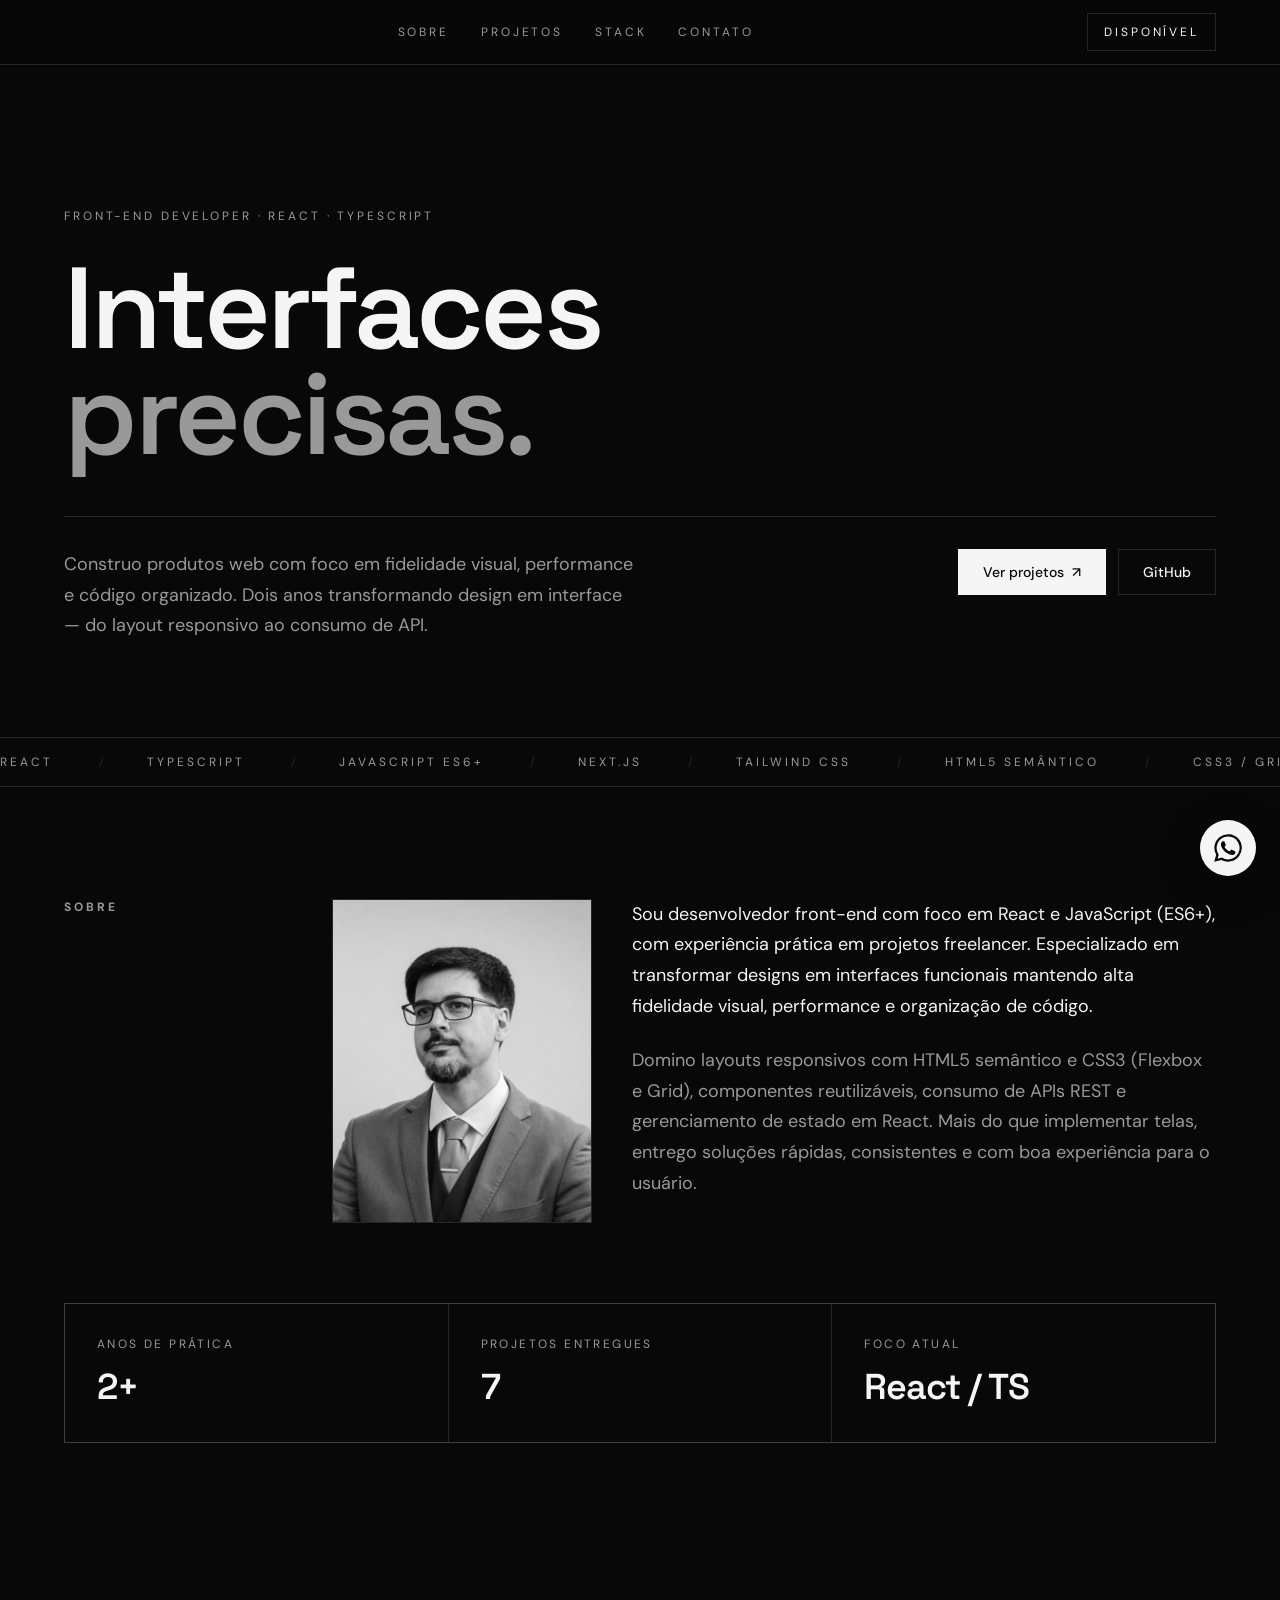
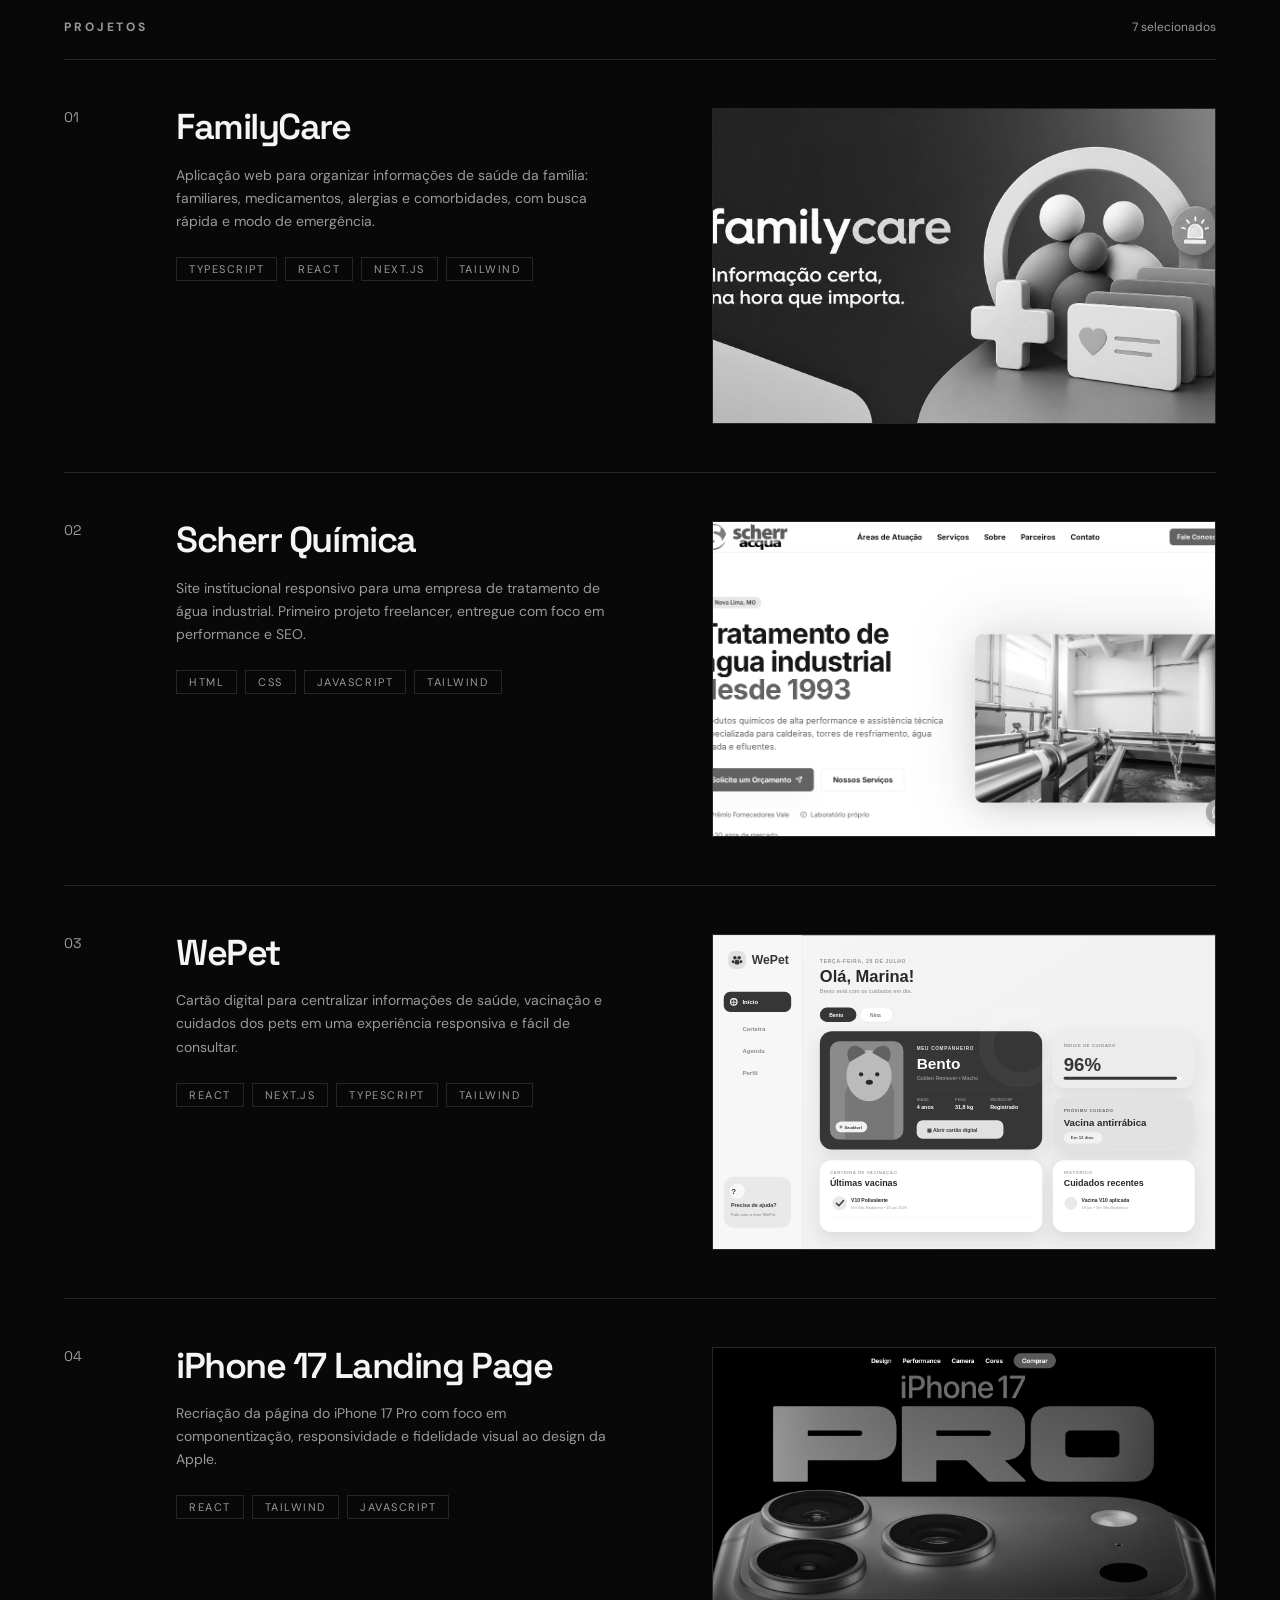
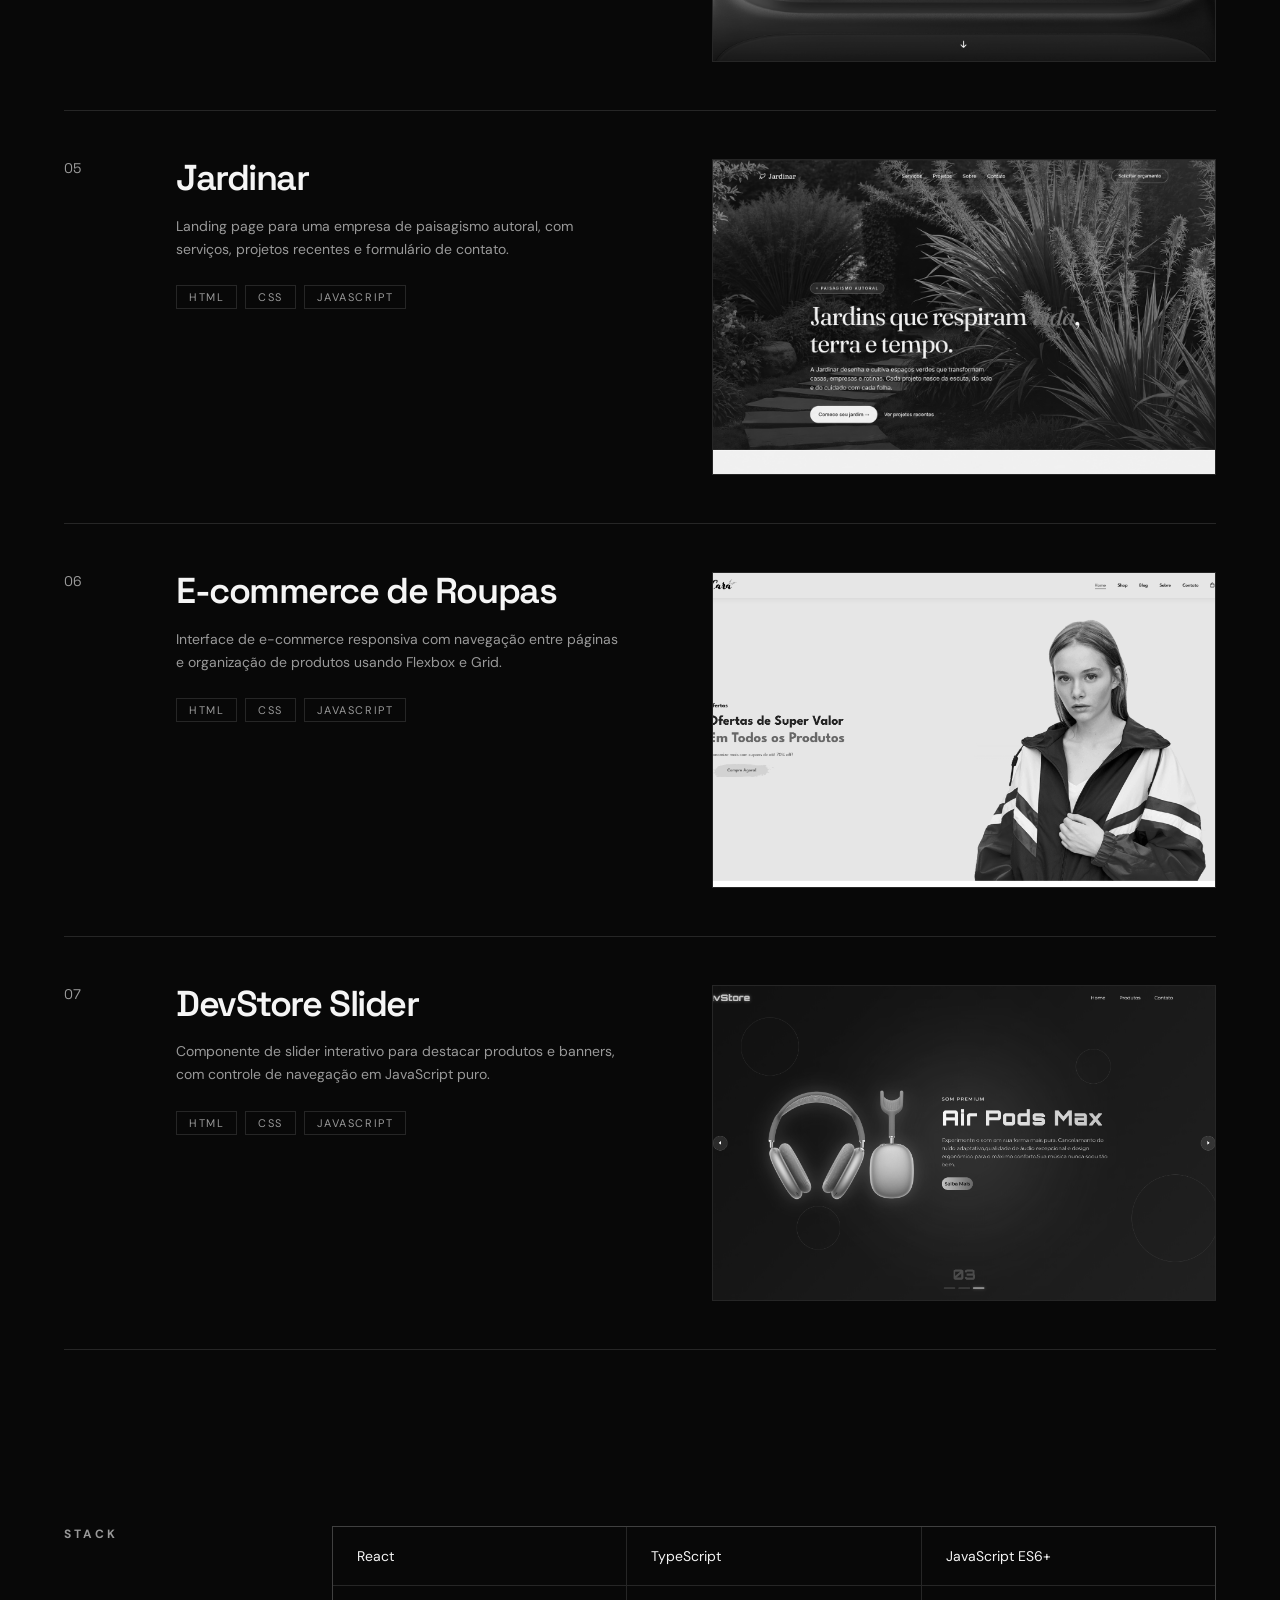
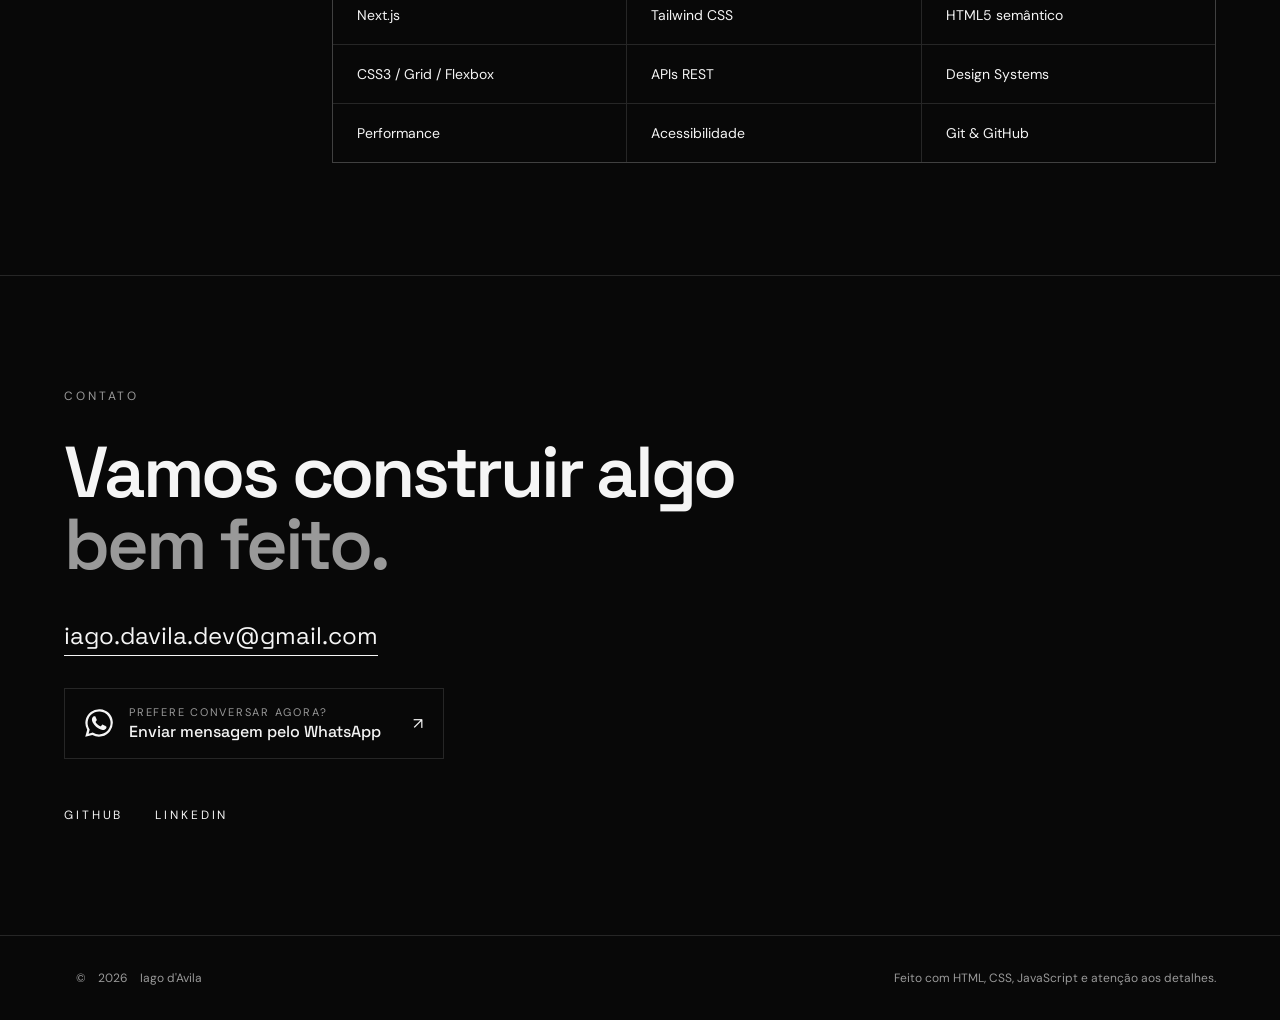
==== index.html @ 55bc7110 "feat: adiciona projeto WePet ao portfólio" ====
<!doctype html>
<html lang="pt-BR">
  <head>
    <meta charset="UTF-8" />
    <meta name="viewport" content="width=device-width, initial-scale=1.0" />
    <meta
      name="description"
      content="Desenvolvedor front-end com foco em React, TypeScript e interfaces pixel perfect. Veja projetos, stack e formas de contato."
    />
    <meta name="author" content="Iago d'Avila" />
    <meta
      property="og:title"
      content="Iago d'Avila — Desenvolvedor Front-end React"
    />
    <meta
      property="og:description"
      content="Portfólio minimalista com projetos em React, Next.js e JavaScript: interfaces rápidas, responsivas e bem construídas."
    />
    <meta property="og:type" content="website" />
    <link
      rel="icon"
      href="favicon.svg"
      type="image/svg+xml"
    />
    <link rel="preconnect" href="https://fonts.googleapis.com" />
    <link rel="preconnect" href="https://fonts.gstatic.com" crossorigin />
    <link
      href="https://fonts.googleapis.com/css2?family=DM+Sans:opsz,wght@9..40,300;9..40,400;9..40,500&family=Space+Grotesk:wght@400;500;600;700&display=swap"
      rel="stylesheet"
    />
    <link rel="stylesheet" href="styles.css" />
    <title>Iago d'Avila — Desenvolvedor Front-end React</title>
  </head>

  <body>
    <a class="skip-link" href="#conteudo">Pular para o conteúdo</a>

    <header class="site-header">
      <div class="container header-inner">
        <a class="brand" href="#topo" aria-label="Iago d'Avila — início">
          <img
            class="brand-logo"
            src="https://monochrome-code.lovable.app/__l5e/assets-v1/210dd554-3223-4a81-ad87-e6013dbafdcc/logo-id-white.png"
            alt=""
            aria-hidden="true"
          />
        </a>

        <nav class="desktop-nav" aria-label="Navegação principal">
          <a href="#sobre">Sobre</a>
          <a href="#projetos">Projetos</a>
          <a href="#stack">Stack</a>
          <a href="#contato">Contato</a>
        </nav>

        <a class="availability" href="mailto:iago.davila.dev@gmail.com">
          Disponível
        </a>
      </div>
    </header>

    <main id="conteudo">
      <section class="hero container" id="topo">
        <p class="eyebrow reveal">Front-end Developer · React · TypeScript</p>
        <h1 class="reveal">
          Interfaces<br />
          <span>precisas.</span>
        </h1>

        <div class="hero-bottom">
          <p>
            Construo produtos web com foco em fidelidade visual, performance e
            código organizado. Dois anos transformando design em interface — do
            layout responsivo ao consumo de API.
          </p>

          <div class="hero-actions">
            <a class="button button-primary" href="#projetos">
              Ver projetos
              <span aria-hidden="true">↗</span>
            </a>
            <a
              class="button button-secondary"
              href="https://github.com/IagodAvila"
              target="_blank"
              rel="noopener noreferrer"
            >
              GitHub
            </a>
          </div>
        </div>
      </section>

      <div class="marquee" aria-label="Tecnologias e competências">
        <div class="marquee-track">
          <div class="marquee-group">
            <span>React <b>/</b></span>
            <span>TypeScript <b>/</b></span>
            <span>JavaScript ES6+ <b>/</b></span>
            <span>Next.js <b>/</b></span>
            <span>Tailwind CSS <b>/</b></span>
            <span>HTML5 semântico <b>/</b></span>
            <span>CSS3 / Grid / Flexbox <b>/</b></span>
            <span>APIs REST <b>/</b></span>
            <span>Design Systems <b>/</b></span>
            <span>Performance <b>/</b></span>
            <span>Acessibilidade <b>/</b></span>
            <span>Git &amp; GitHub <b>/</b></span>
          </div>
          <div class="marquee-group" aria-hidden="true">
            <span>React <b>/</b></span>
            <span>TypeScript <b>/</b></span>
            <span>JavaScript ES6+ <b>/</b></span>
            <span>Next.js <b>/</b></span>
            <span>Tailwind CSS <b>/</b></span>
            <span>HTML5 semântico <b>/</b></span>
            <span>CSS3 / Grid / Flexbox <b>/</b></span>
            <span>APIs REST <b>/</b></span>
            <span>Design Systems <b>/</b></span>
            <span>Performance <b>/</b></span>
            <span>Acessibilidade <b>/</b></span>
            <span>Git &amp; GitHub <b>/</b></span>
          </div>
        </div>
      </div>

      <section class="section container" id="sobre">
        <div class="section-grid">
          <h2 class="section-label">Sobre</h2>

          <div class="about-content">
            <figure class="about-photo reveal-on-scroll">
              <img
                src="Perfil_Novo.png"
                alt="Retrato de Iago d'Avila, desenvolvedor front-end"
                loading="lazy"
              />
            </figure>

            <div class="about-copy reveal-on-scroll">
              <p>
                Sou desenvolvedor front-end com foco em React e JavaScript
                (ES6+), com experiência prática em projetos freelancer.
                Especializado em transformar designs em interfaces funcionais
                mantendo alta fidelidade visual, performance e organização de
                código.
              </p>
              <p>
                Domino layouts responsivos com HTML5 semântico e CSS3 (Flexbox e
                Grid), componentes reutilizáveis, consumo de APIs REST e
                gerenciamento de estado em React. Mais do que implementar telas,
                entrego soluções rápidas, consistentes e com boa experiência
                para o usuário.
              </p>
            </div>
          </div>
        </div>

        <dl class="metrics reveal-on-scroll">
          <div>
            <dt>Anos de prática</dt>
            <dd>2+</dd>
          </div>
          <div>
            <dt>Projetos entregues</dt>
            <dd>7</dd>
          </div>
          <div>
            <dt>Foco atual</dt>
            <dd>React / TS</dd>
          </div>
        </dl>
      </section>

      <section class="projects-section container" id="projetos">
        <div class="section-heading">
          <h2 class="section-label">Projetos</h2>
          <span>7 selecionados</span>
        </div>

        <ol class="project-list">
          <li class="project reveal-on-scroll">
            <a
              href="https://family-care-app.iagoddc.workers.dev/"
              target="_blank"
              rel="noopener noreferrer"
            >
              <span class="project-number">01</span>
              <div class="project-copy">
                <h3>FamilyCare <span aria-hidden="true">↗</span></h3>
                <p>
                  Aplicação web para organizar informações de saúde da família:
                  familiares, medicamentos, alergias e comorbidades, com busca
                  rápida e modo de emergência.
                </p>
                <ul class="tags" aria-label="Tecnologias">
                  <li>TypeScript</li>
                  <li>React</li>
                  <li>Next.js</li>
                  <li>Tailwind</li>
                </ul>
              </div>
              <figure class="project-image">
                <img
                  src="img/FamilyCare.png"
                  alt="Captura de tela do projeto FamilyCare"
                  loading="lazy"
                />
              </figure>
            </a>
          </li>

          <li class="project reveal-on-scroll">
            <a
              href="https://iagodavila.github.io/site-scherr-quimica/"
              target="_blank"
              rel="noopener noreferrer"
            >
              <span class="project-number">02</span>
              <div class="project-copy">
                <h3>Scherr Química <span aria-hidden="true">↗</span></h3>
                <p>
                  Site institucional responsivo para uma empresa de tratamento
                  de água industrial. Primeiro projeto freelancer, entregue com
                  foco em performance e SEO.
                </p>
                <ul class="tags" aria-label="Tecnologias">
                  <li>HTML</li>
                  <li>CSS</li>
                  <li>JavaScript</li>
                  <li>Tailwind</li>
                </ul>
              </div>
              <figure class="project-image">
                <img
                  src="img/Scherr_Quimica_atual.png"
                  alt="Captura de tela do projeto Scherr Química"
                  loading="lazy"
                />
              </figure>
            </a>
          </li>

          <li class="project reveal-on-scroll">
            <a
              href="https://we-pet.vercel.app/"
              target="_blank"
              rel="noopener noreferrer"
            >
              <span class="project-number">03</span>
              <div class="project-copy">
                <h3>WePet <span aria-hidden="true">↗</span></h3>
                <p>
                  Cartão digital para centralizar informações de saúde,
                  vacinação e cuidados dos pets em uma experiência responsiva e
                  fácil de consultar.
                </p>
                <ul class="tags" aria-label="Tecnologias">
                  <li>React</li>
                  <li>Next.js</li>
                  <li>TypeScript</li>
                  <li>Tailwind</li>
                </ul>
              </div>
              <figure class="project-image">
                <img
                  src="img/WePet.svg"
                  alt="Captura de tela do dashboard do projeto WePet"
                  loading="lazy"
                />
              </figure>
            </a>
          </li>

          <li class="project reveal-on-scroll">
            <a
              href="https://iagodavila.github.io/Site-Apple-iPhone-17/"
              target="_blank"
              rel="noopener noreferrer"
            >
              <span class="project-number">04</span>
              <div class="project-copy">
                <h3>iPhone 17 Landing Page <span aria-hidden="true">↗</span></h3>
                <p>
                  Recriação da página do iPhone 17 Pro com foco em
                  componentização, responsividade e fidelidade visual ao design
                  da Apple.
                </p>
                <ul class="tags" aria-label="Tecnologias">
                  <li>React</li>
                  <li>Tailwind</li>
                  <li>JavaScript</li>
                </ul>
              </div>
              <figure class="project-image">
                <img
                  src="img/iPhone_page.png"
                  alt="Captura de tela do projeto iPhone 17 Landing Page"
                  loading="lazy"
                />
              </figure>
            </a>
          </li>

          <li class="project reveal-on-scroll">
            <a
              href="https://iagodavila.github.io/site-jardinar/"
              target="_blank"
              rel="noopener noreferrer"
            >
              <span class="project-number">05</span>
              <div class="project-copy">
                <h3>Jardinar <span aria-hidden="true">↗</span></h3>
                <p>
                  Landing page para uma empresa de paisagismo autoral, com
                  serviços, projetos recentes e formulário de contato.
                </p>
                <ul class="tags" aria-label="Tecnologias">
                  <li>HTML</li>
                  <li>CSS</li>
                  <li>JavaScript</li>
                </ul>
              </div>
              <figure class="project-image">
                <img
                  src="img/Jardinar.png"
                  alt="Captura de tela do projeto Jardinar"
                  loading="lazy"
                />
              </figure>
            </a>
          </li>

          <li class="project reveal-on-scroll">
            <a
              href="https://iagodavila.github.io/e-commerce-project/"
              target="_blank"
              rel="noopener noreferrer"
            >
              <span class="project-number">06</span>
              <div class="project-copy">
                <h3>E-commerce de Roupas <span aria-hidden="true">↗</span></h3>
                <p>
                  Interface de e-commerce responsiva com navegação entre páginas
                  e organização de produtos usando Flexbox e Grid.
                </p>
                <ul class="tags" aria-label="Tecnologias">
                  <li>HTML</li>
                  <li>CSS</li>
                  <li>JavaScript</li>
                </ul>
              </div>
              <figure class="project-image">
                <img
                  src="img/Cara_home.png"
                  alt="Captura de tela do projeto E-commerce de Roupas"
                  loading="lazy"
                />
              </figure>
            </a>
          </li>

          <li class="project reveal-on-scroll">
            <a
              href="https://iagodavila.github.io/devstore-slider/"
              target="_blank"
              rel="noopener noreferrer"
            >
              <span class="project-number">07</span>
              <div class="project-copy">
                <h3>DevStore Slider <span aria-hidden="true">↗</span></h3>
                <p>
                  Componente de slider interativo para destacar produtos e
                  banners, com controle de navegação em JavaScript puro.
                </p>
                <ul class="tags" aria-label="Tecnologias">
                  <li>HTML</li>
                  <li>CSS</li>
                  <li>JavaScript</li>
                </ul>
              </div>
              <figure class="project-image">
                <img
                  src="img/DevStore.png"
                  alt="Captura de tela do projeto DevStore Slider"
                  loading="lazy"
                />
              </figure>
            </a>
          </li>
        </ol>
      </section>

      <section class="section container" id="stack">
        <div class="section-grid">
          <h2 class="section-label">Stack</h2>
          <ul class="stack-list">
            <li>React</li>
            <li>TypeScript</li>
            <li>JavaScript ES6+</li>
            <li>Next.js</li>
            <li>Tailwind CSS</li>
            <li>HTML5 semântico</li>
            <li>CSS3 / Grid / Flexbox</li>
            <li>APIs REST</li>
            <li>Design Systems</li>
            <li>Performance</li>
            <li>Acessibilidade</li>
            <li>Git &amp; GitHub</li>
          </ul>
        </div>
      </section>

      <section class="contact-section" id="contato">
        <div class="container">
          <p class="section-label">Contato</p>
          <h2>
            Vamos construir algo<br />
            <span>bem feito.</span>
          </h2>
          <a class="contact-email" href="mailto:iago.davila.dev@gmail.com">
            iago.davila.dev@gmail.com
          </a>
          <a
            class="whatsapp-contact"
            href="https://wa.me/5531992065206?text=Ol%C3%A1%2C%20Iago!%20Vi%20seu%20portf%C3%B3lio%20e%20gostaria%20de%20conversar%20sobre%20um%20projeto."
            target="_blank"
            rel="noopener noreferrer"
          >
            <svg
              viewBox="0 0 32 32"
              role="img"
              aria-hidden="true"
              focusable="false"
            >
              <path
                fill="currentColor"
                d="M27.3 4.7A15.8 15.8 0 0 0 2.5 23.8L.3 31.7l8.1-2.1A15.8 15.8 0 0 0 27.3 4.7ZM16 29a13 13 0 0 1-6.6-1.8l-.5-.3-4.8 1.3 1.3-4.7-.3-.5a13.1 13.1 0 1 1 10.9 6Zm7.2-9.8c-.4-.2-2.3-1.1-2.7-1.3-.4-.1-.6-.2-.9.2l-1.2 1.4c-.2.3-.5.3-.9.1a10.6 10.6 0 0 1-3.1-1.9 11.6 11.6 0 0 1-2.2-2.7c-.2-.4 0-.6.2-.8l.6-.7.4-.7c.1-.2.1-.5 0-.7-.1-.2-.9-2.2-1.3-3-.3-.8-.7-.7-.9-.7h-.8c-.3 0-.7.1-1.1.5-.4.4-1.4 1.4-1.4 3.4s1.5 3.9 1.7 4.2c.2.3 2.9 4.5 7.1 6.3 1 .4 1.8.7 2.4.9 1 .3 1.9.3 2.6.2.8-.1 2.3-.9 2.6-1.8.3-.9.3-1.7.2-1.8-.1-.2-.4-.3-.8-.5Z"
              />
            </svg>
            <span>
              <small>Prefere conversar agora?</small>
              Enviar mensagem pelo WhatsApp
            </span>
            <b aria-hidden="true">↗</b>
          </a>
          <div class="social-links">
            <a
              href="https://github.com/IagodAvila"
              target="_blank"
              rel="noopener noreferrer"
              >GitHub</a
            >
            <a
              href="https://www.linkedin.com/in/iago-d-avila-851399332/"
              target="_blank"
              rel="noopener noreferrer"
              >LinkedIn</a
            >
          </div>
        </div>
      </section>
    </main>

    <footer class="site-footer">
      <div class="container footer-inner">
        <span class="footer-brand">
          <img
            class="footer-logo"
            src="https://monochrome-code.lovable.app/__l5e/assets-v1/210dd554-3223-4a81-ad87-e6013dbafdcc/logo-id-white.png"
            alt=""
            aria-hidden="true"
          />
          © <span id="current-year">2026</span> Iago d'Avila
        </span>
        <span>Feito com HTML, CSS, JavaScript e atenção aos detalhes.</span>
      </div>
    </footer>

    <a
      class="whatsapp-floating"
      href="https://wa.me/5531992065206?text=Ol%C3%A1%2C%20Iago!%20Vi%20seu%20portf%C3%B3lio%20e%20gostaria%20de%20conversar%20sobre%20um%20projeto."
      target="_blank"
      rel="noopener noreferrer"
      aria-label="Enviar mensagem para Iago pelo WhatsApp"
    >
      <svg viewBox="0 0 32 32" aria-hidden="true" focusable="false">
        <path
          fill="currentColor"
          d="M27.3 4.7A15.8 15.8 0 0 0 2.5 23.8L.3 31.7l8.1-2.1A15.8 15.8 0 0 0 27.3 4.7ZM16 29a13 13 0 0 1-6.6-1.8l-.5-.3-4.8 1.3 1.3-4.7-.3-.5a13.1 13.1 0 1 1 10.9 6Zm7.2-9.8c-.4-.2-2.3-1.1-2.7-1.3-.4-.1-.6-.2-.9.2l-1.2 1.4c-.2.3-.5.3-.9.1a10.6 10.6 0 0 1-3.1-1.9 11.6 11.6 0 0 1-2.2-2.7c-.2-.4 0-.6.2-.8l.6-.7.4-.7c.1-.2.1-.5 0-.7-.1-.2-.9-2.2-1.3-3-.3-.8-.7-.7-.9-.7h-.8c-.3 0-.7.1-1.1.5-.4.4-1.4 1.4-1.4 3.4s1.5 3.9 1.7 4.2c.2.3 2.9 4.5 7.1 6.3 1 .4 1.8.7 2.4.9 1 .3 1.9.3 2.6.2.8-.1 2.3-.9 2.6-1.8.3-.9.3-1.7.2-1.8-.1-.2-.4-.3-.8-.5Z"
        />
      </svg>
    </a>

    <script src="script.js"></script>
  </body>
</html>
---- styles.css ----
:root {
  --background: #080808;
  --foreground: #f5f5f5;
  --muted: #999999;
  --border: rgba(255, 255, 255, 0.12);
  --secondary: #1c1c1c;
  --display: "Space Grotesk", sans-serif;
  --body: "DM Sans", sans-serif;
}

* {
  box-sizing: border-box;
  margin: 0;
  padding: 0;
}

html {
  scroll-behavior: smooth;
}

body {
  overflow-x: hidden;
  background: var(--background);
  color: var(--foreground);
  font-family: var(--body);
  -webkit-font-smoothing: antialiased;
}

a {
  color: inherit;
  text-decoration: none;
}

img {
  display: block;
  max-width: 100%;
}

ul,
ol {
  list-style: none;
}

::selection {
  background: var(--foreground);
  color: var(--background);
}

.container {
  width: min(100% - 3rem, 72rem);
  margin-inline: auto;
}

.skip-link {
  position: fixed;
  top: 1rem;
  left: 1rem;
  z-index: 100;
  padding: 0.65rem 1rem;
  background: var(--foreground);
  color: var(--background);
  transform: translateY(-180%);
  transition: transform 0.2s ease;
}

.skip-link:focus {
  transform: translateY(0);
}

.site-header {
  position: fixed;
  inset: 0 0 auto;
  z-index: 50;
  border-bottom: 1px solid var(--border);
  background: rgba(8, 8, 8, 0.8);
  backdrop-filter: blur(12px);
}

.header-inner {
  display: flex;
  height: 4rem;
  align-items: center;
  justify-content: space-between;
}

.brand {
  display: flex;
  align-items: center;
}

.brand-logo {
  width: auto;
  height: 1.5rem;
}

.desktop-nav {
  display: flex;
  gap: 2rem;
}

.desktop-nav a,
.availability,
.section-label,
.eyebrow,
.social-links a {
  font-size: 0.75rem;
  letter-spacing: 0.24em;
  text-transform: uppercase;
}

.desktop-nav a,
.section-label,
.eyebrow {
  color: var(--muted);
}

.desktop-nav a,
.social-links a {
  transition: color 0.2s ease;
}

.desktop-nav a:hover,
.social-links a:hover {
  color: var(--foreground);
  cursor: pointer;
}

.availability {
  border: 1px solid var(--border);
  padding: 0.65rem 1rem;
  transition:
    color 0.2s ease,
    background 0.2s ease;
}

.availability:hover {
  background: var(--foreground);
  color: var(--background);
  cursor: pointer;
}

.hero {
  padding-top: 13rem;
  padding-bottom: 6rem;
}

.hero h1 {
  margin-top: 2rem;
  font-family: var(--display);
  font-size: clamp(3.8rem, 9vw, 7.5rem);
  font-weight: 600;
  letter-spacing: -0.03em;
  line-height: 0.92;
}

.hero h1 span,
.contact-section h2 span {
  color: var(--muted);
}

.hero-bottom {
  display: grid;
  grid-template-columns: 1.2fr 1fr;
  gap: 2.5rem;
  margin-top: 3rem;
  padding-top: 2rem;
  border-top: 1px solid var(--border);
}

.hero-bottom > p {
  max-width: 36rem;
  color: var(--muted);
  font-size: 1.125rem;
  line-height: 1.7;
}

.hero-actions {
  display: flex;
  flex-wrap: wrap;
  justify-content: flex-end;
  align-items: flex-start;
  gap: 0.75rem;
}

.button {
  display: inline-flex;
  align-items: center;
  gap: 0.5rem;
  padding: 0.8rem 1.5rem;
  border: 1px solid var(--border);
  font-size: 0.875rem;
  font-weight: 500;
  transition:
    opacity 0.2s ease,
    background 0.2s ease;
}

.button:hover {
  cursor: pointer;
}

.button-primary {
  border-color: var(--foreground);
  background: var(--foreground);
  color: var(--background);
}

.button-primary:hover {
  opacity: 0.84;
}

.button-secondary:hover {
  background: var(--secondary);
}

.marquee {
  overflow: hidden;
  border-block: 1px solid var(--border);
  padding-block: 1rem;
}

.marquee-track {
  display: flex;
  width: max-content;
  animation: marquee 26s linear infinite;
}

.marquee-group {
  display: flex;
  gap: 2.5rem;
  padding-right: 2.5rem;
  white-space: nowrap;
}

.marquee span {
  color: var(--muted);
  font-size: 0.75rem;
  letter-spacing: 0.25em;
  text-transform: uppercase;
}

.marquee b {
  margin-left: 2.5rem;
  color: var(--border);
  font-weight: 400;
}

.section {
  padding-block: 7rem;
  scroll-margin-top: 4rem;
}

.section-grid {
  display: grid;
  grid-template-columns: 220px 1fr;
  gap: 3rem;
}

.about-content {
  display: grid;
  grid-template-columns: 260px 1fr;
  align-items: start;
  gap: 2.5rem;
}

.about-photo {
  overflow: hidden;
  border: 1px solid var(--border);
}

.about-photo img {
  width: 100%;
  aspect-ratio: 4 / 5;
  object-fit: cover;
  object-position: 50% 30%;
  filter: grayscale(1);
  transition:
    filter 0.5s ease,
    transform 0.5s ease;
}

.about-photo:hover img {
  filter: grayscale(0);
  transform: scale(1.02);
}

.about-copy {
  display: grid;
  gap: 1.5rem;
  font-size: 1.125rem;
  line-height: 1.7;
}

.about-copy p:last-child {
  color: var(--muted);
}

.metrics {
  display: grid;
  grid-template-columns: repeat(3, 1fr);
  gap: 1px;
  margin-top: 5rem;
  border: 1px solid var(--border);
  background: var(--border);
}

.metrics div {
  padding: 2rem;
  background: var(--background);
}

.metrics dt {
  color: var(--muted);
  font-size: 0.75rem;
  letter-spacing: 0.2em;
  text-transform: uppercase;
}

.metrics dd {
  margin-top: 0.75rem;
  font-family: var(--display);
  font-size: 2.25rem;
  font-weight: 600;
  letter-spacing: -0.03em;
}

.projects-section {
  padding-block: 4rem;
  scroll-margin-top: 4rem;
}

.section-heading {
  display: flex;
  align-items: flex-end;
  justify-content: space-between;
  padding-bottom: 1.5rem;
  border-bottom: 1px solid var(--border);
}

.section-heading > span {
  color: var(--muted);
  font-size: 0.75rem;
}

.project > a {
  display: grid;
  grid-template-columns: 80px 1fr 1fr;
  align-items: start;
  gap: 2rem;
  padding-block: 3rem;
  border-bottom: 1px solid var(--border);
}

.project > a:hover {
  cursor: pointer;
}

.project-number {
  color: var(--muted);
  font-family: var(--display);
  font-size: 0.875rem;
}

.project-copy h3 {
  display: flex;
  align-items: center;
  gap: 0.75rem;
  font-family: var(--display);
  font-size: clamp(1.875rem, 3vw, 2.25rem);
  font-weight: 600;
  letter-spacing: -0.04em;
  line-height: 1.1;
}

.project-copy h3 span {
  opacity: 0;
  transform: translateX(-0.5rem);
  transition:
    opacity 0.3s ease,
    transform 0.3s ease;
}

.project a:hover .project-copy h3 span {
  opacity: 1;
  transform: translateX(0);
}

.project-copy > p {
  max-width: 28rem;
  margin-top: 1rem;
  color: var(--muted);
  font-size: 0.875rem;
  line-height: 1.65;
}

.tags {
  display: flex;
  flex-wrap: wrap;
  gap: 0.5rem;
  margin-top: 1.5rem;
}

.tags li {
  border: 1px solid var(--border);
  padding: 0.25rem 0.75rem;
  color: var(--muted);
  font-size: 0.6875rem;
  letter-spacing: 0.14em;
  text-transform: uppercase;
}

.project-image {
  overflow: hidden;
  border: 1px solid var(--border);
}

.project-image img {
  width: 100%;
  aspect-ratio: 16 / 10;
  object-fit: cover;
  object-position: top;
  filter: grayscale(1);
  transition:
    filter 0.5s ease,
    transform 0.5s ease;
}

.project a:hover .project-image img {
  filter: grayscale(0);
  transform: scale(1.03);
}

.stack-list {
  display: grid;
  grid-template-columns: repeat(3, 1fr);
  gap: 1px;
  border: 1px solid var(--border);
  background: var(--border);
}

.stack-list li {
  padding: 1.25rem 1.5rem;
  background: var(--background);
  font-size: 0.875rem;
  transition: background 0.2s ease;
}

.stack-list li:hover {
  background: var(--secondary);
}

.contact-section {
  padding-block: 7rem;
  border-top: 1px solid var(--border);
  scroll-margin-top: 4rem;
}

.contact-section h2 {
  margin-top: 2rem;
  font-family: var(--display);
  font-size: clamp(2.75rem, 6vw, 4.5rem);
  font-weight: 600;
  letter-spacing: -0.045em;
  line-height: 1;
}

.contact-email {
  display: inline-block;
  margin-top: 2.5rem;
  padding-bottom: 0.25rem;
  border-bottom: 1px solid var(--foreground);
  font-family: var(--display);
  font-size: clamp(1.125rem, 2.5vw, 1.5rem);
  transition: opacity 0.2s ease;
}

.contact-email:hover {
  opacity: 0.7;
  cursor: pointer;
}

.whatsapp-contact {
  display: flex;
  width: fit-content;
  max-width: 100%;
  align-items: center;
  gap: 1rem;
  margin-top: 2rem;
  padding: 1rem 1.25rem;
  border: 1px solid var(--border);
  transition:
    background 0.2s ease,
    color 0.2s ease;
}

.whatsapp-contact:hover {
  background: var(--foreground);
  color: var(--background);
}

.whatsapp-contact svg {
  width: 1.75rem;
  height: 1.75rem;
  flex: 0 0 auto;
}

.whatsapp-contact > span {
  display: grid;
  gap: 0.15rem;
  font-family: var(--display);
  font-size: 1rem;
  font-weight: 500;
}

.whatsapp-contact small {
  color: var(--muted);
  font-family: var(--body);
  font-size: 0.6875rem;
  font-weight: 400;
  letter-spacing: 0.16em;
  text-transform: uppercase;
}

.whatsapp-contact:hover small {
  color: #555;
}

.whatsapp-contact b {
  margin-left: 1rem;
  font-weight: 400;
}

.social-links {
  display: flex;
  gap: 2rem;
  margin-top: 3rem;
}

.whatsapp-floating {
  position: fixed;
  right: 1.5rem;
  bottom: 1.5rem;
  z-index: 45;
  display: grid;
  width: 3.5rem;
  height: 3.5rem;
  place-items: center;
  border: 1px solid rgba(255, 255, 255, 0.25);
  border-radius: 50%;
  background: #f5f5f5;
  color: #080808;
  box-shadow: 0 0.75rem 2.5rem rgba(0, 0, 0, 0.35);
  transition:
    transform 0.25s ease,
    background 0.25s ease,
    color 0.25s ease;
}

.whatsapp-floating:hover {
  background: #25d366;
  color: #fff;
  transform: translateY(-0.25rem);
}

.whatsapp-floating:focus-visible {
  outline: 2px solid var(--foreground);
  outline-offset: 4px;
}

.whatsapp-floating svg {
  width: 1.75rem;
  height: 1.75rem;
}

.site-footer {
  border-top: 1px solid var(--border);
}

.footer-inner {
  display: flex;
  align-items: center;
  justify-content: space-between;
  gap: 1rem;
  padding-block: 2rem;
  color: var(--muted);
  font-size: 0.75rem;
}

.footer-brand {
  display: inline-flex;
  align-items: center;
  gap: 0.75rem;
}

.footer-logo {
  width: auto;
  height: 1.25rem;
  opacity: 0.65;
}

.reveal {
  animation: reveal-up 0.9s cubic-bezier(0.16, 1, 0.3, 1) both;
}

.hero h1.reveal {
  animation-delay: 0.08s;
}

.reveal-on-scroll {
  opacity: 0;
  transform: translateY(20px);
  transition:
    opacity 0.75s cubic-bezier(0.16, 1, 0.3, 1),
    transform 0.75s cubic-bezier(0.16, 1, 0.3, 1);
}

.reveal-on-scroll.visible {
  opacity: 1;
  transform: translateY(0);
}

@keyframes reveal-up {
  from {
    opacity: 0;
    transform: translateY(18px);
  }
  to {
    opacity: 1;
    transform: none;
  }
}

@keyframes marquee {
  to {
    transform: translateX(-50%);
  }
}

@media (max-width: 900px) {
  .desktop-nav {
    display: none;
  }

  .hero {
    padding-top: 10rem;
  }

  .hero-bottom,
  .section-grid,
  .about-content {
    grid-template-columns: 1fr;
  }

  .hero-actions {
    justify-content: flex-start;
  }

  .section-grid,
  .about-content {
    gap: 2.5rem;
  }

  .about-photo {
    max-width: 260px;
  }

  .project > a {
    grid-template-columns: 48px 1fr;
  }

  .project-image {
    grid-column: 2;
  }

  .stack-list {
    grid-template-columns: repeat(2, 1fr);
  }
}

@media (max-width: 640px) {
  .container {
    width: min(100% - 2rem, 72rem);
  }

  .availability {
    padding: 0.55rem 0.75rem;
    font-size: 0.65rem;
  }

  .hero {
    padding-top: 8.75rem;
    padding-bottom: 4.5rem;
  }

  .hero h1 {
    font-size: clamp(3.35rem, 17vw, 5rem);
  }

  .hero-bottom {
    gap: 2rem;
    margin-top: 2.5rem;
  }

  .hero-bottom > p {
    font-size: 1rem;
  }

  .section,
  .contact-section {
    padding-block: 5rem;
  }

  .metrics {
    grid-template-columns: 1fr;
    margin-top: 3.5rem;
  }

  .projects-section {
    padding-block: 3rem;
  }

  .project > a {
    grid-template-columns: 1fr;
    gap: 1.25rem;
    padding-block: 2.5rem;
  }

  .project-image {
    grid-column: auto;
  }

  .project-copy h3 {
    font-size: 1.875rem;
  }

  .stack-list {
    grid-template-columns: 1fr;
  }

  .contact-section h2 {
    font-size: clamp(2.5rem, 13vw, 4rem);
  }

  .footer-inner {
    flex-direction: column;
    align-items: flex-start;
  }

  .whatsapp-contact {
    width: 100%;
  }

  .whatsapp-contact b {
    margin-left: auto;
  }

  .whatsapp-floating {
    right: 1rem;
    bottom: 1rem;
    width: 3.25rem;
    height: 3.25rem;
  }
}

@media (prefers-reduced-motion: reduce) {
  html {
    scroll-behavior: auto;
  }

  *,
  *::before,
  *::after {
    animation-duration: 0.01ms !important;
    animation-iteration-count: 1 !important;
    transition-duration: 0.01ms !important;
  }

  .reveal-on-scroll {
    opacity: 1;
    transform: none;
  }

  .marquee-track {
    animation-duration: 26s !important;
    animation-iteration-count: infinite !important;
  }
}
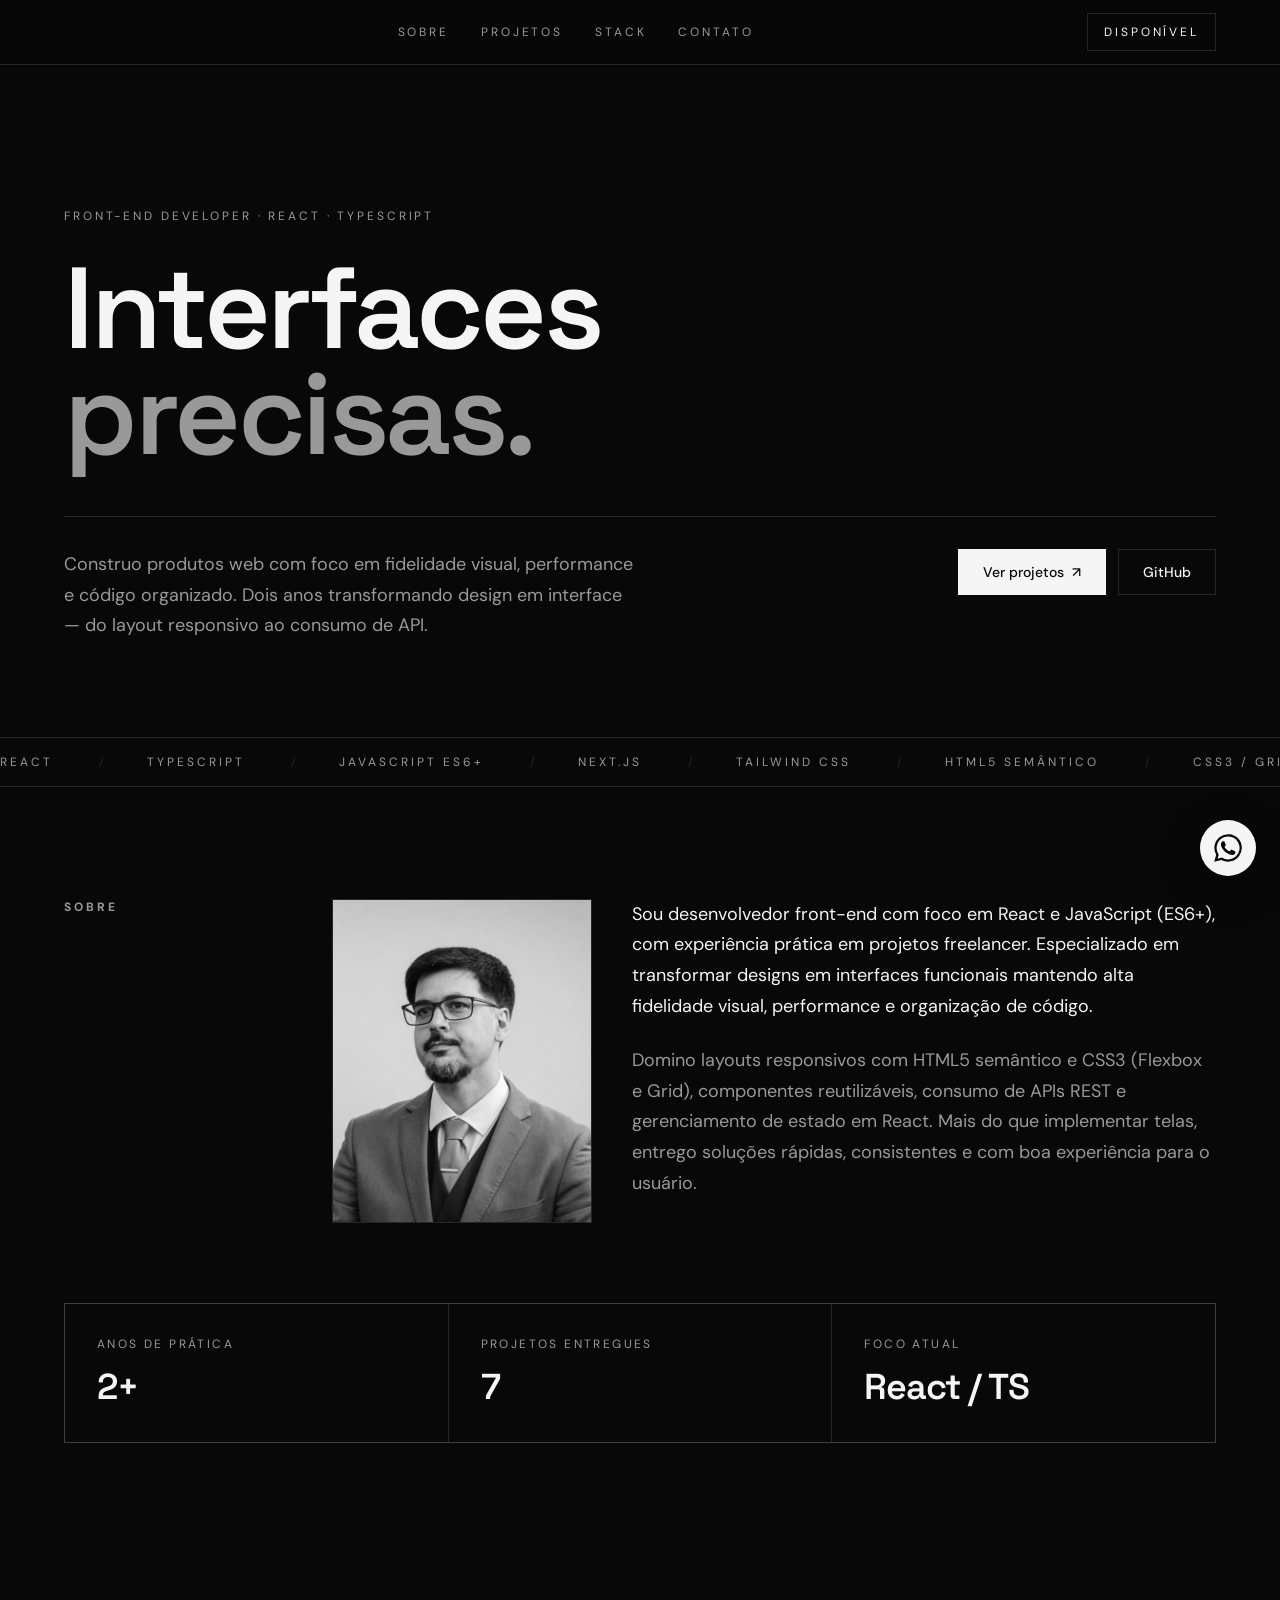
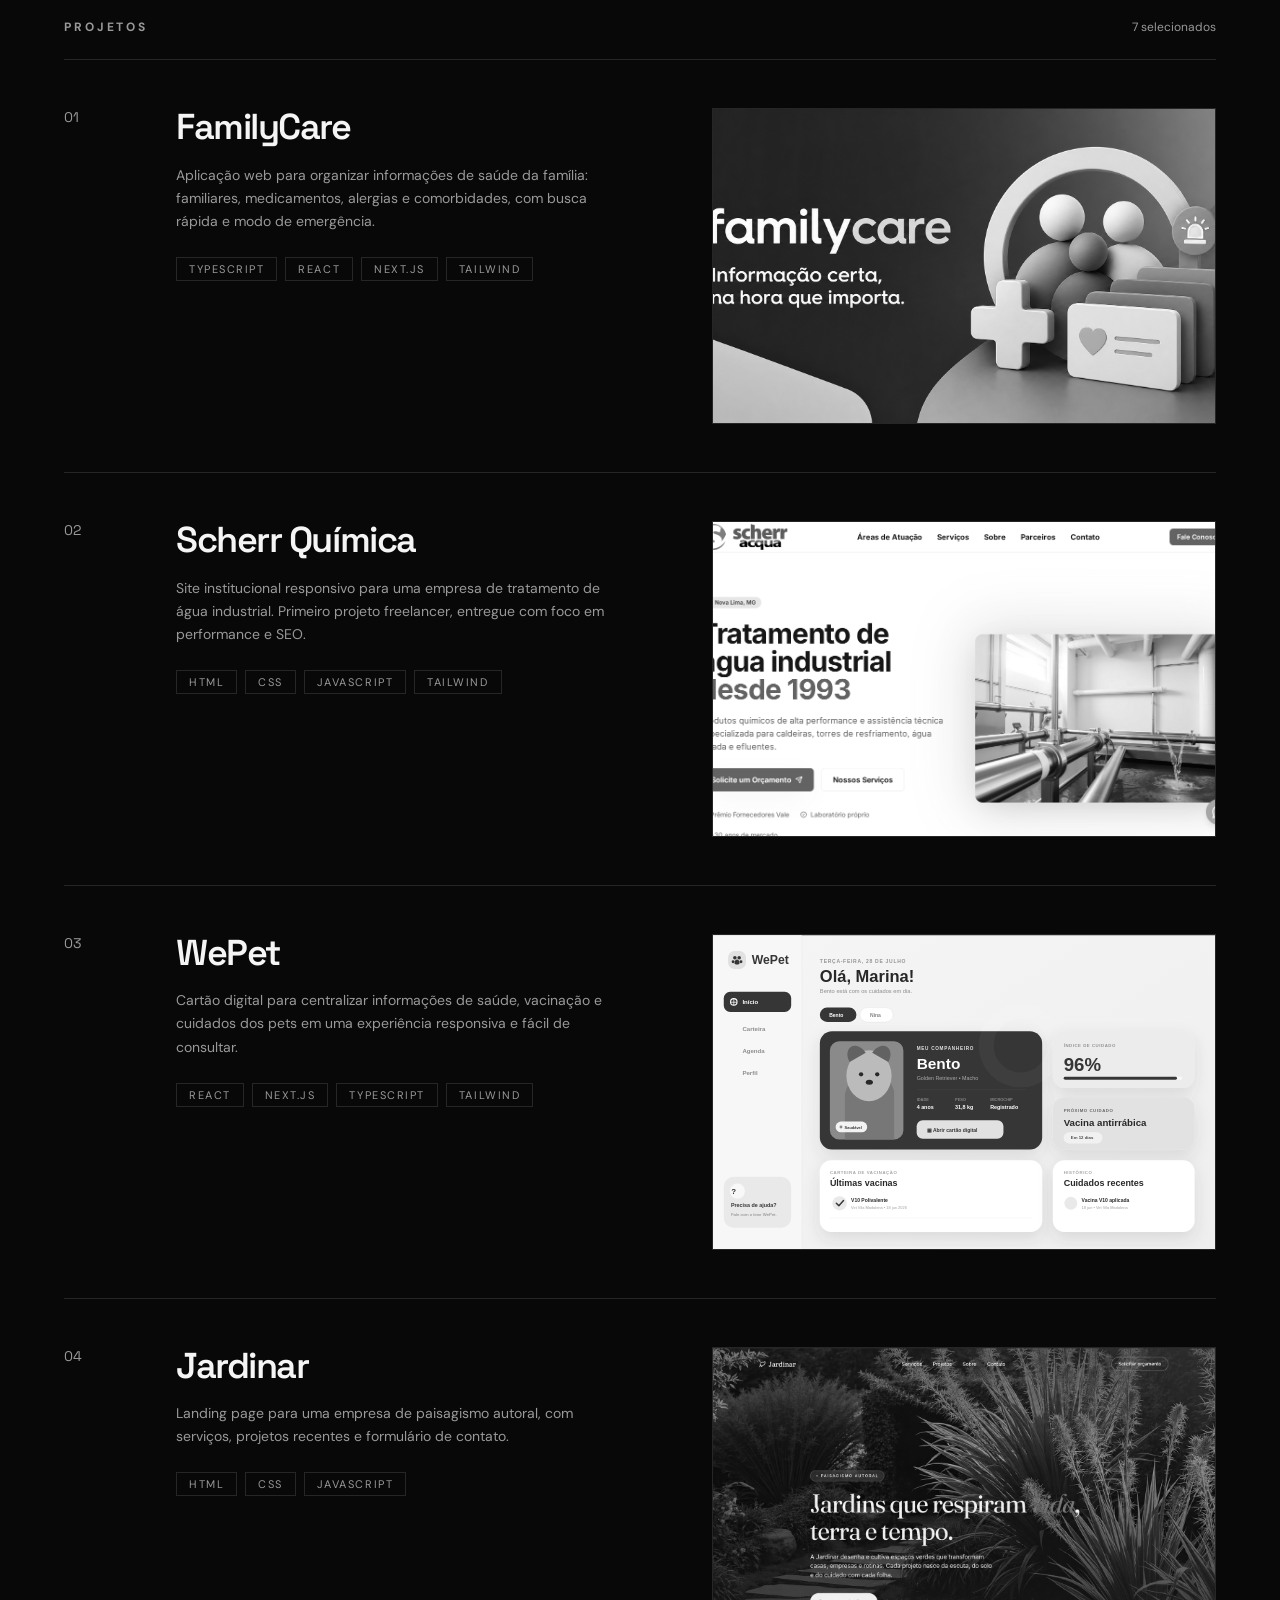
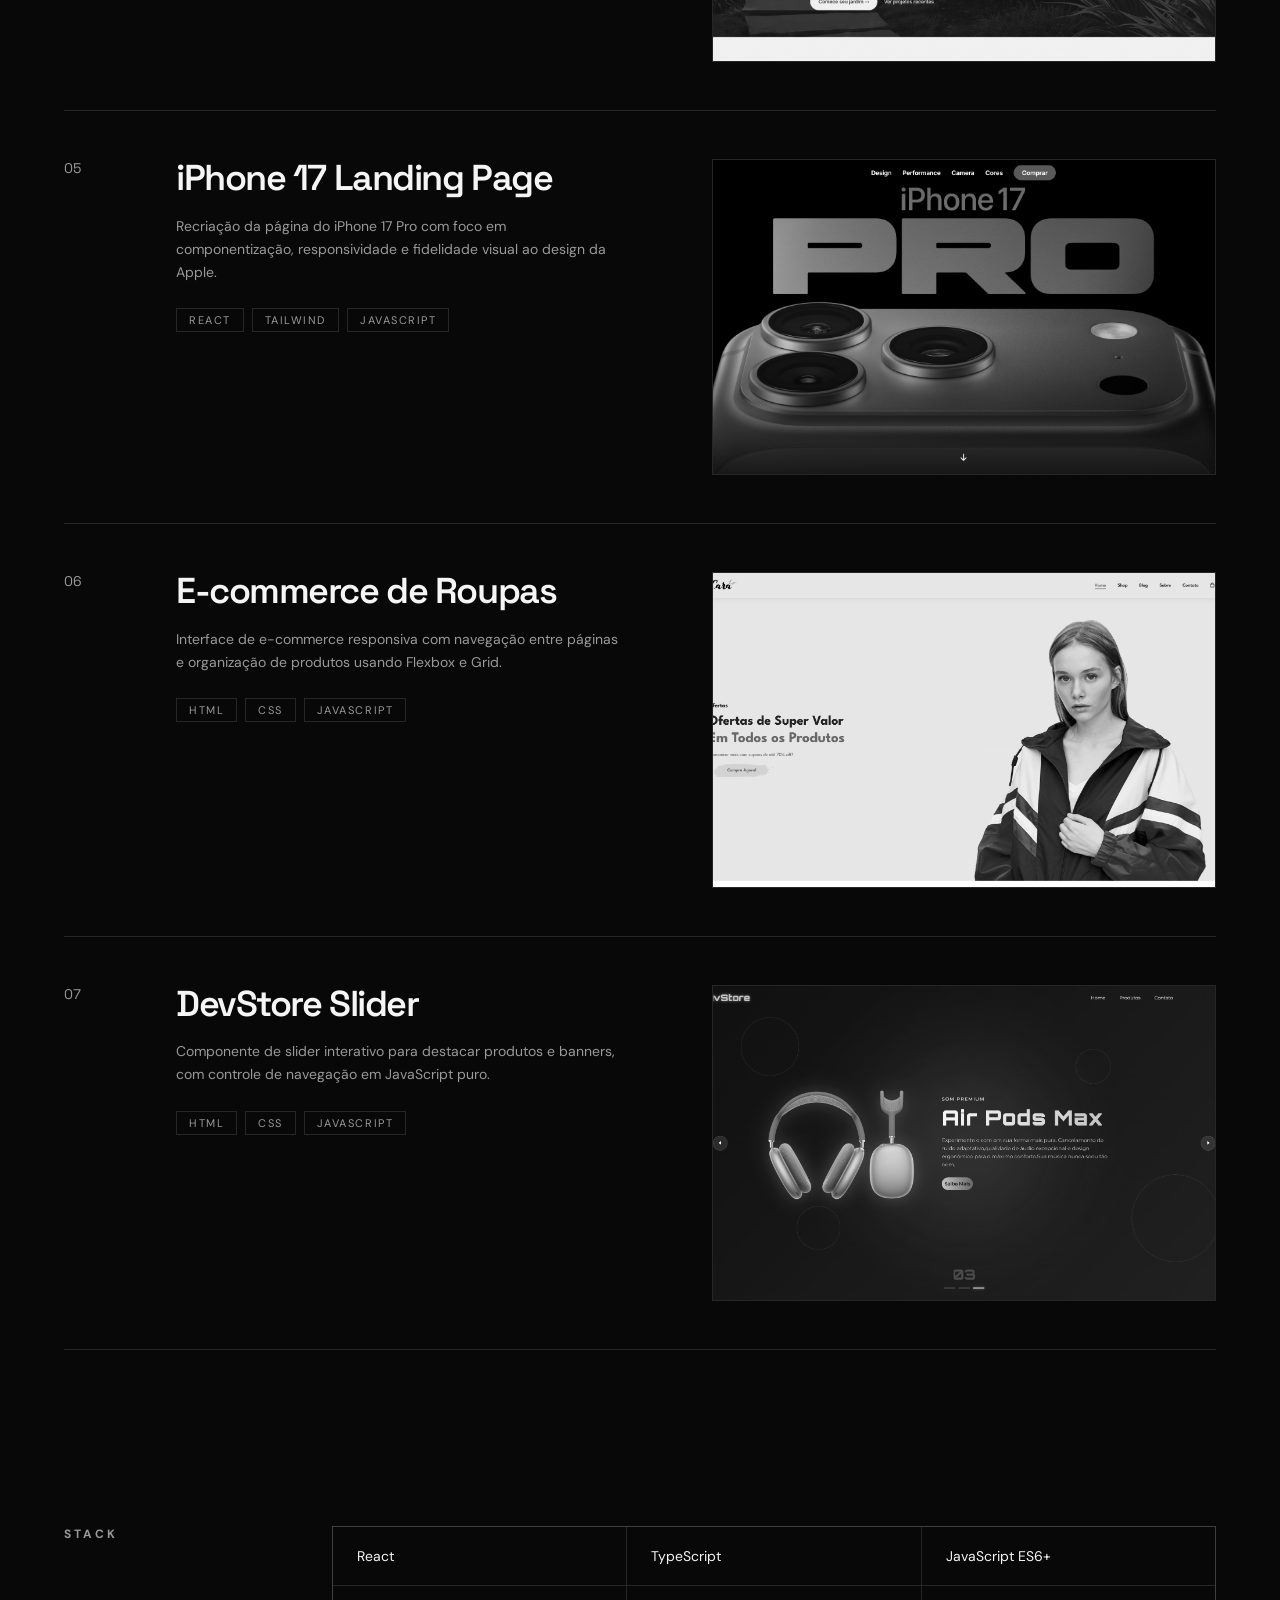
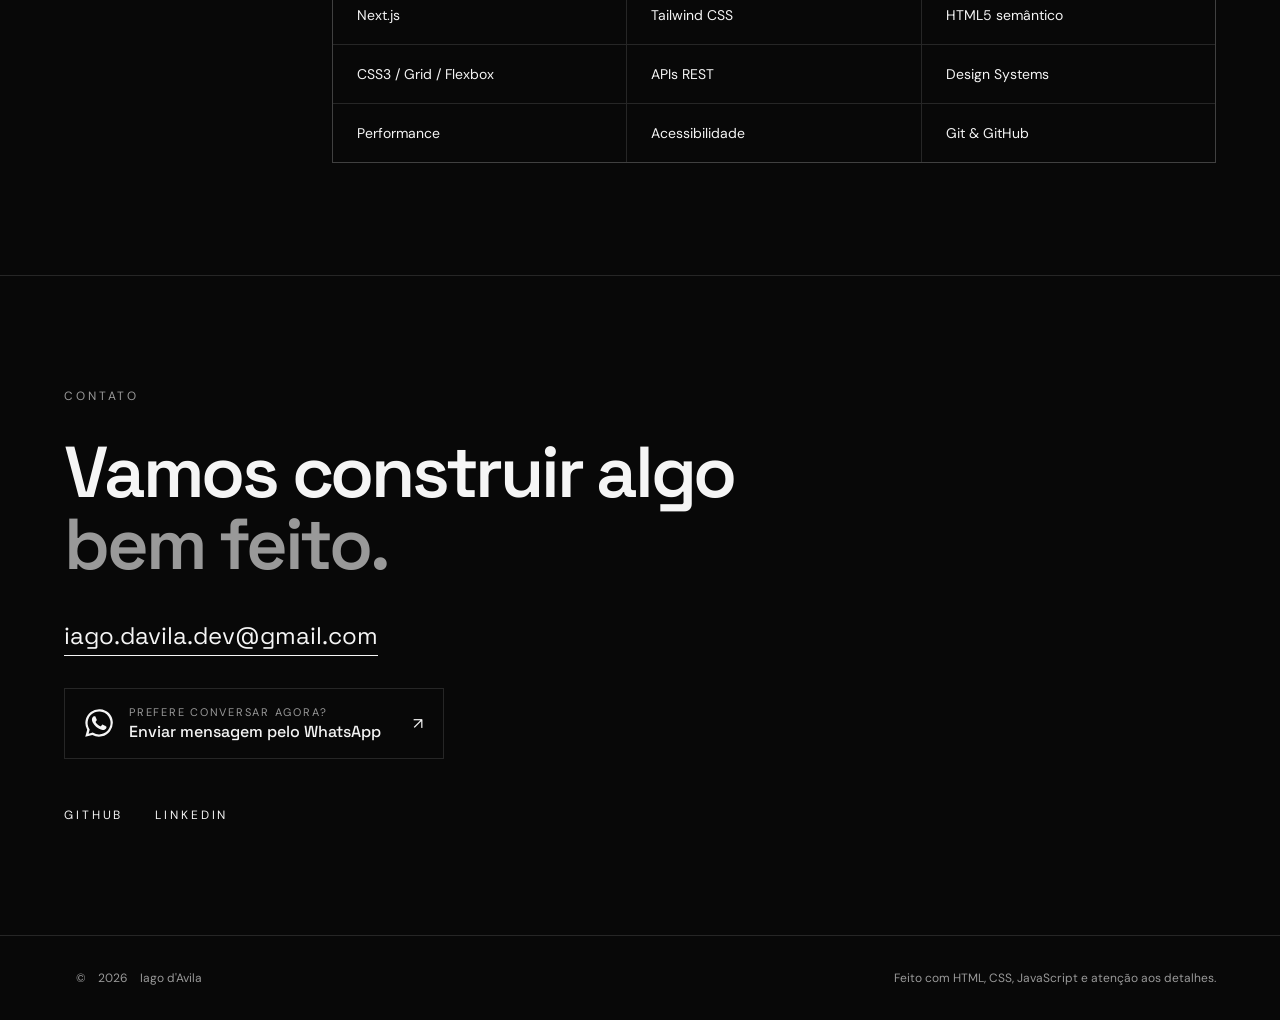
==== commit 820d155d: "chore: reordena cards de projetos" ====
--- a/index.html
+++ b/index.html
@@ -274,11 +274,40 @@
 
           <li class="project reveal-on-scroll">
             <a
+              href="https://iagodavila.github.io/site-jardinar/"
+              target="_blank"
+              rel="noopener noreferrer"
+            >
+              <span class="project-number">04</span>
+              <div class="project-copy">
+                <h3>Jardinar <span aria-hidden="true">↗</span></h3>
+                <p>
+                  Landing page para uma empresa de paisagismo autoral, com
+                  serviços, projetos recentes e formulário de contato.
+                </p>
+                <ul class="tags" aria-label="Tecnologias">
+                  <li>HTML</li>
+                  <li>CSS</li>
+                  <li>JavaScript</li>
+                </ul>
+              </div>
+              <figure class="project-image">
+                <img
+                  src="img/Jardinar.png"
+                  alt="Captura de tela do projeto Jardinar"
+                  loading="lazy"
+                />
+              </figure>
+            </a>
+          </li>
+
+          <li class="project reveal-on-scroll">
+            <a
               href="https://iagodavila.github.io/Site-Apple-iPhone-17/"
               target="_blank"
               rel="noopener noreferrer"
             >
-              <span class="project-number">04</span>
+              <span class="project-number">05</span>
               <div class="project-copy">
                 <h3>iPhone 17 Landing Page <span aria-hidden="true">↗</span></h3>
                 <p>
@@ -296,35 +325,6 @@
                 <img
                   src="img/iPhone_page.png"
                   alt="Captura de tela do projeto iPhone 17 Landing Page"
-                  loading="lazy"
-                />
-              </figure>
-            </a>
-          </li>
-
-          <li class="project reveal-on-scroll">
-            <a
-              href="https://iagodavila.github.io/site-jardinar/"
-              target="_blank"
-              rel="noopener noreferrer"
-            >
-              <span class="project-number">05</span>
-              <div class="project-copy">
-                <h3>Jardinar <span aria-hidden="true">↗</span></h3>
-                <p>
-                  Landing page para uma empresa de paisagismo autoral, com
-                  serviços, projetos recentes e formulário de contato.
-                </p>
-                <ul class="tags" aria-label="Tecnologias">
-                  <li>HTML</li>
-                  <li>CSS</li>
-                  <li>JavaScript</li>
-                </ul>
-              </div>
-              <figure class="project-image">
-                <img
-                  src="img/Jardinar.png"
-                  alt="Captura de tela do projeto Jardinar"
                   loading="lazy"
                 />
               </figure>
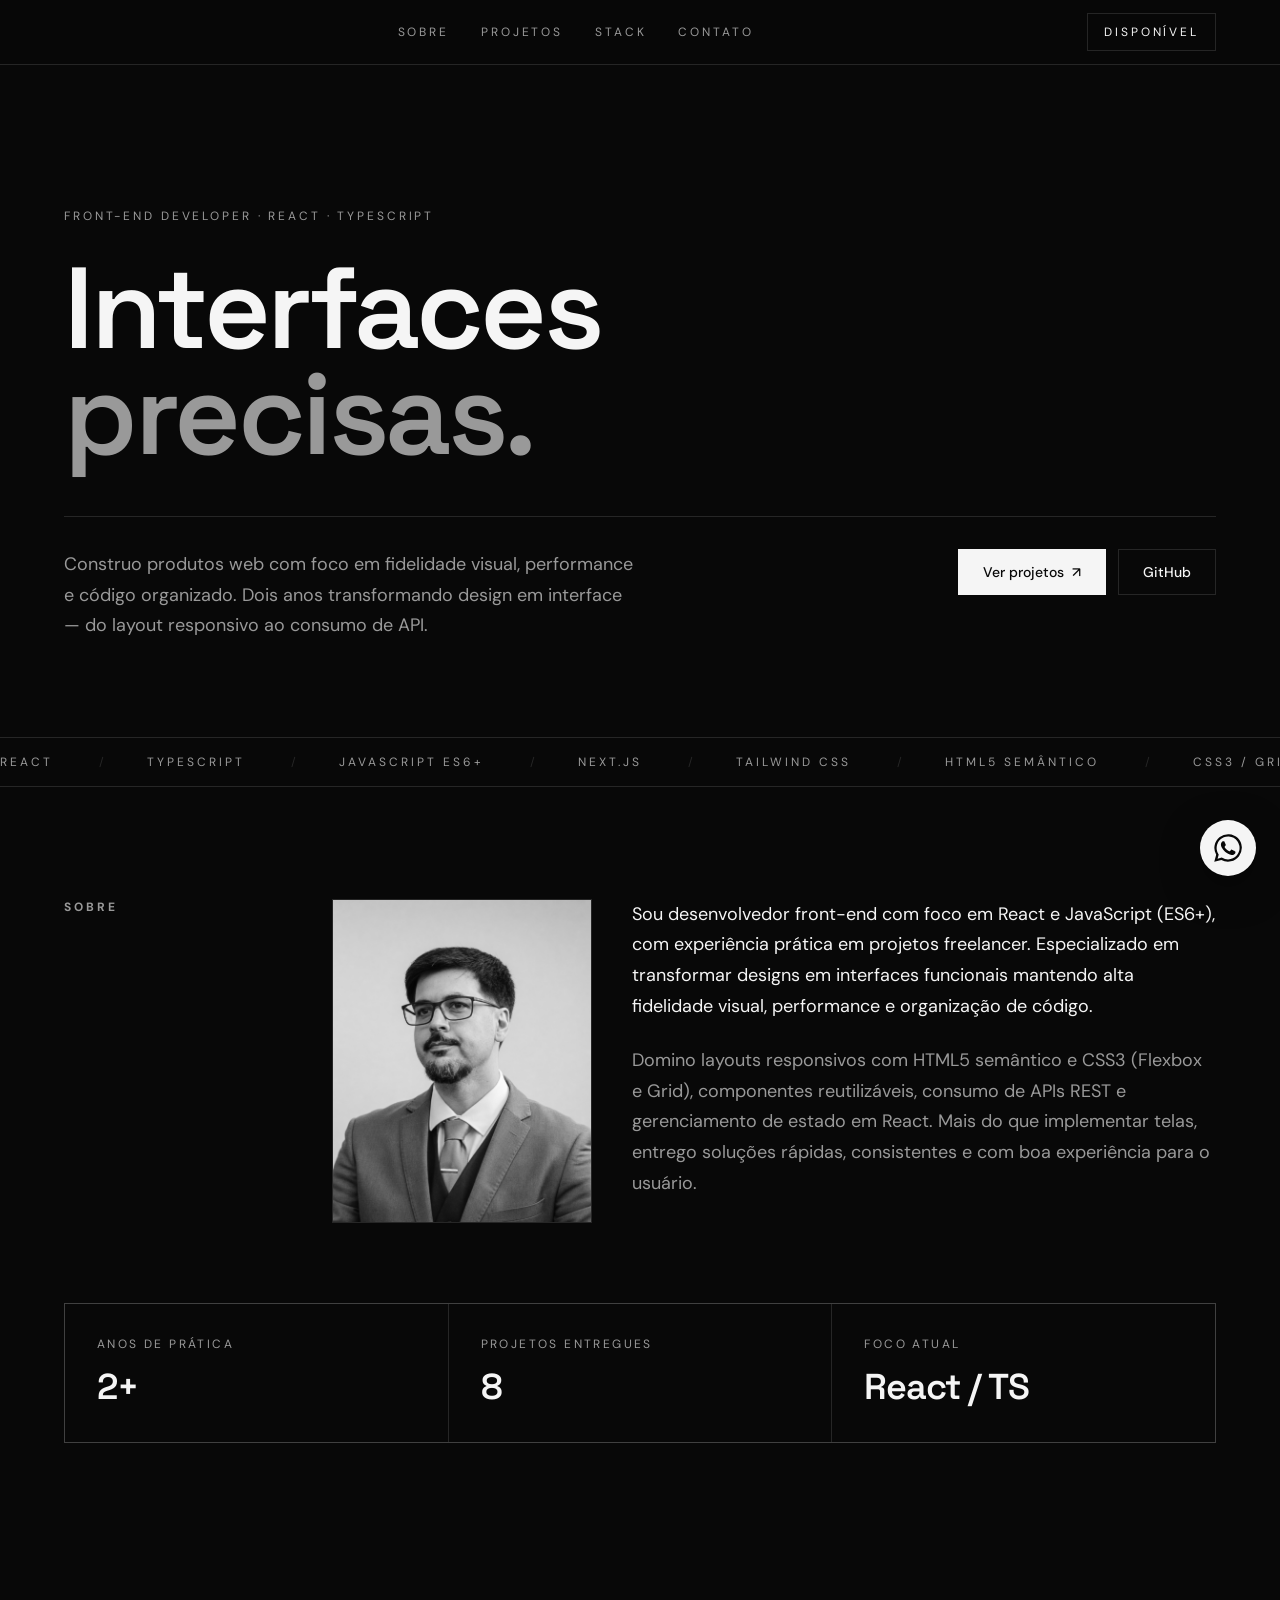
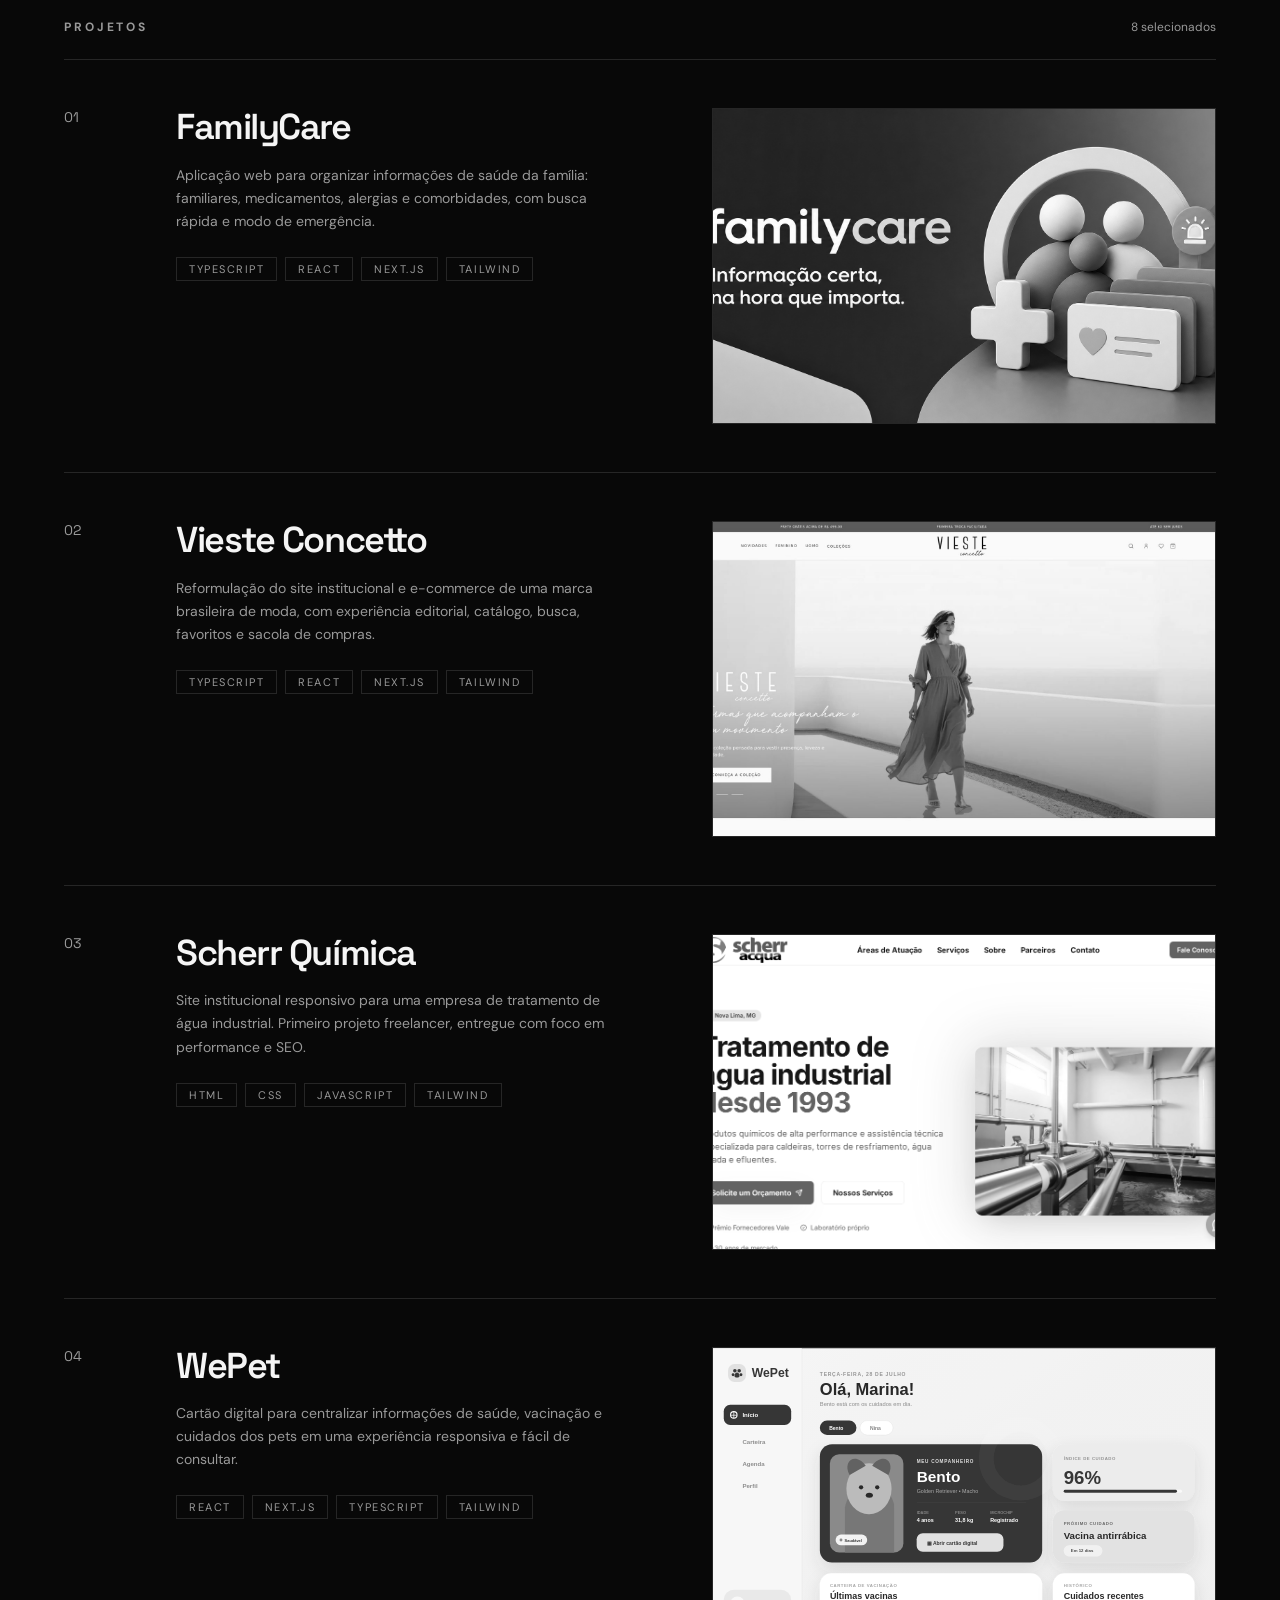
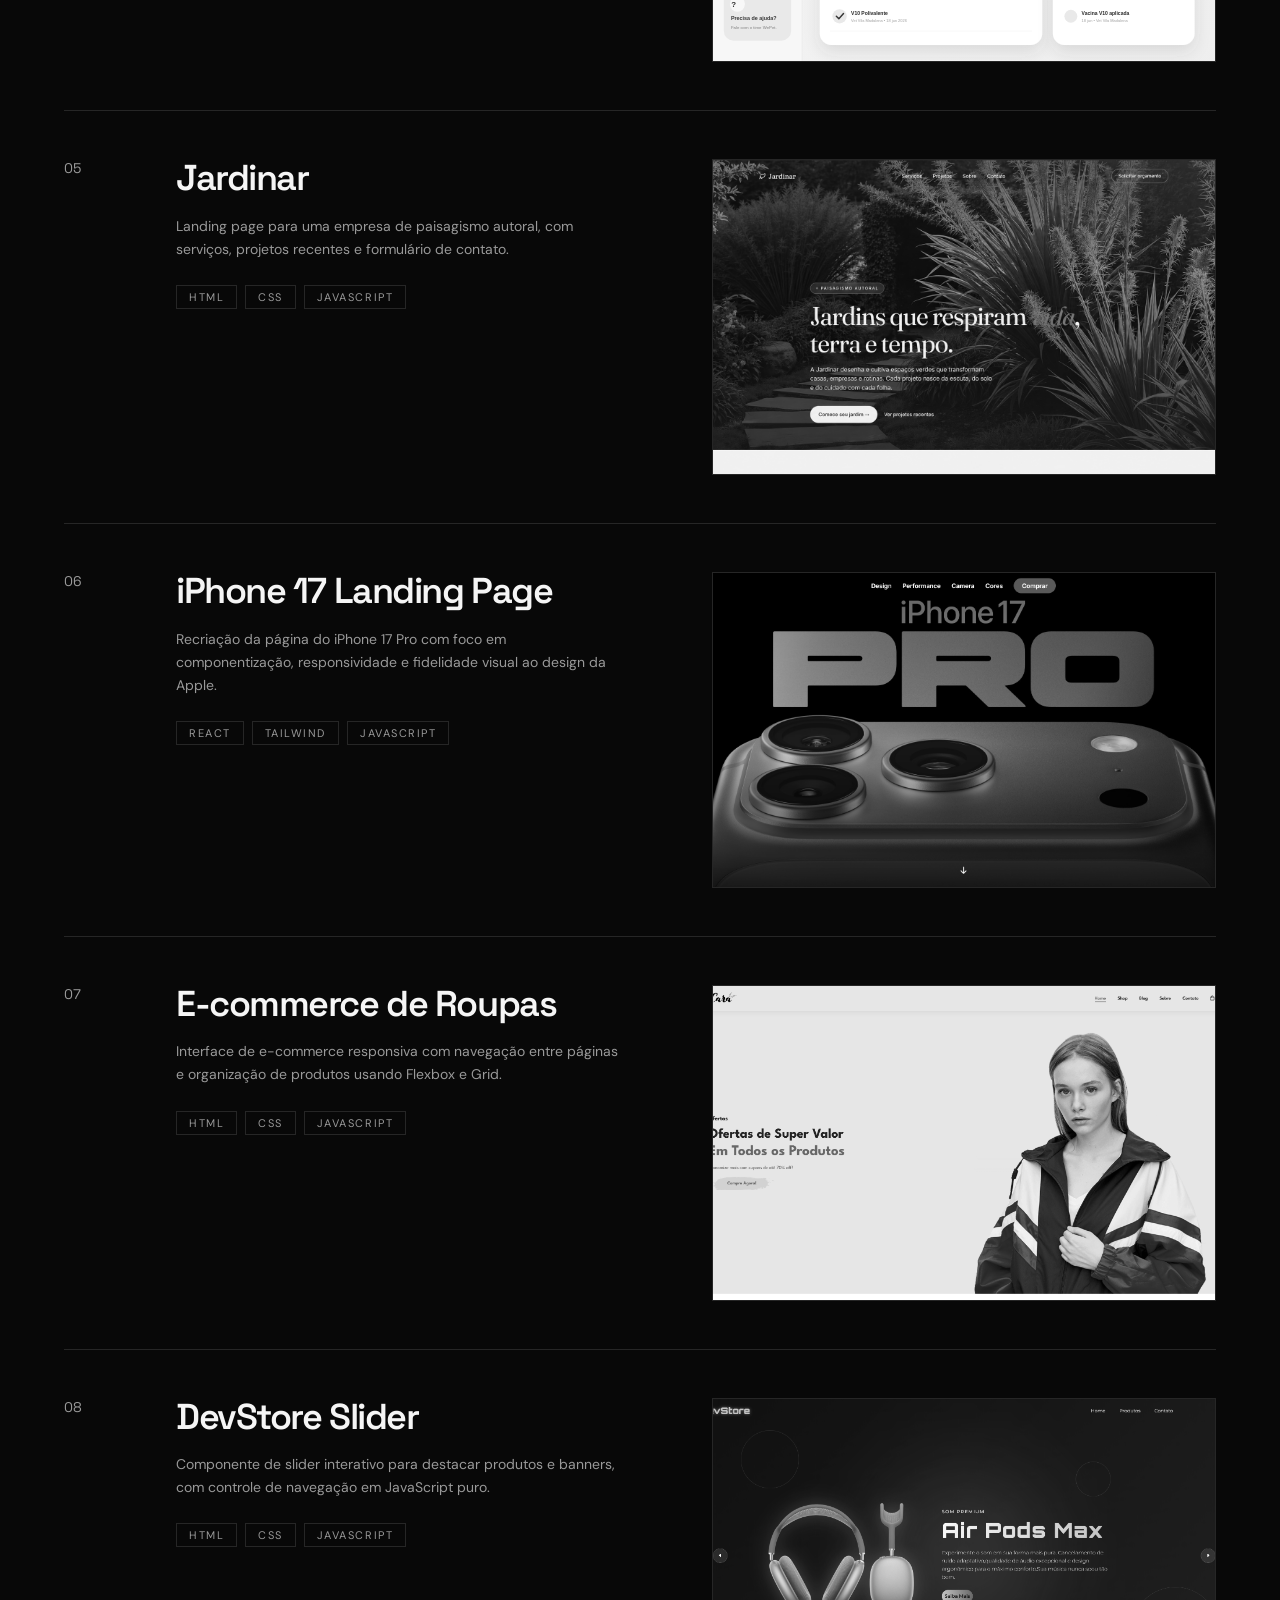
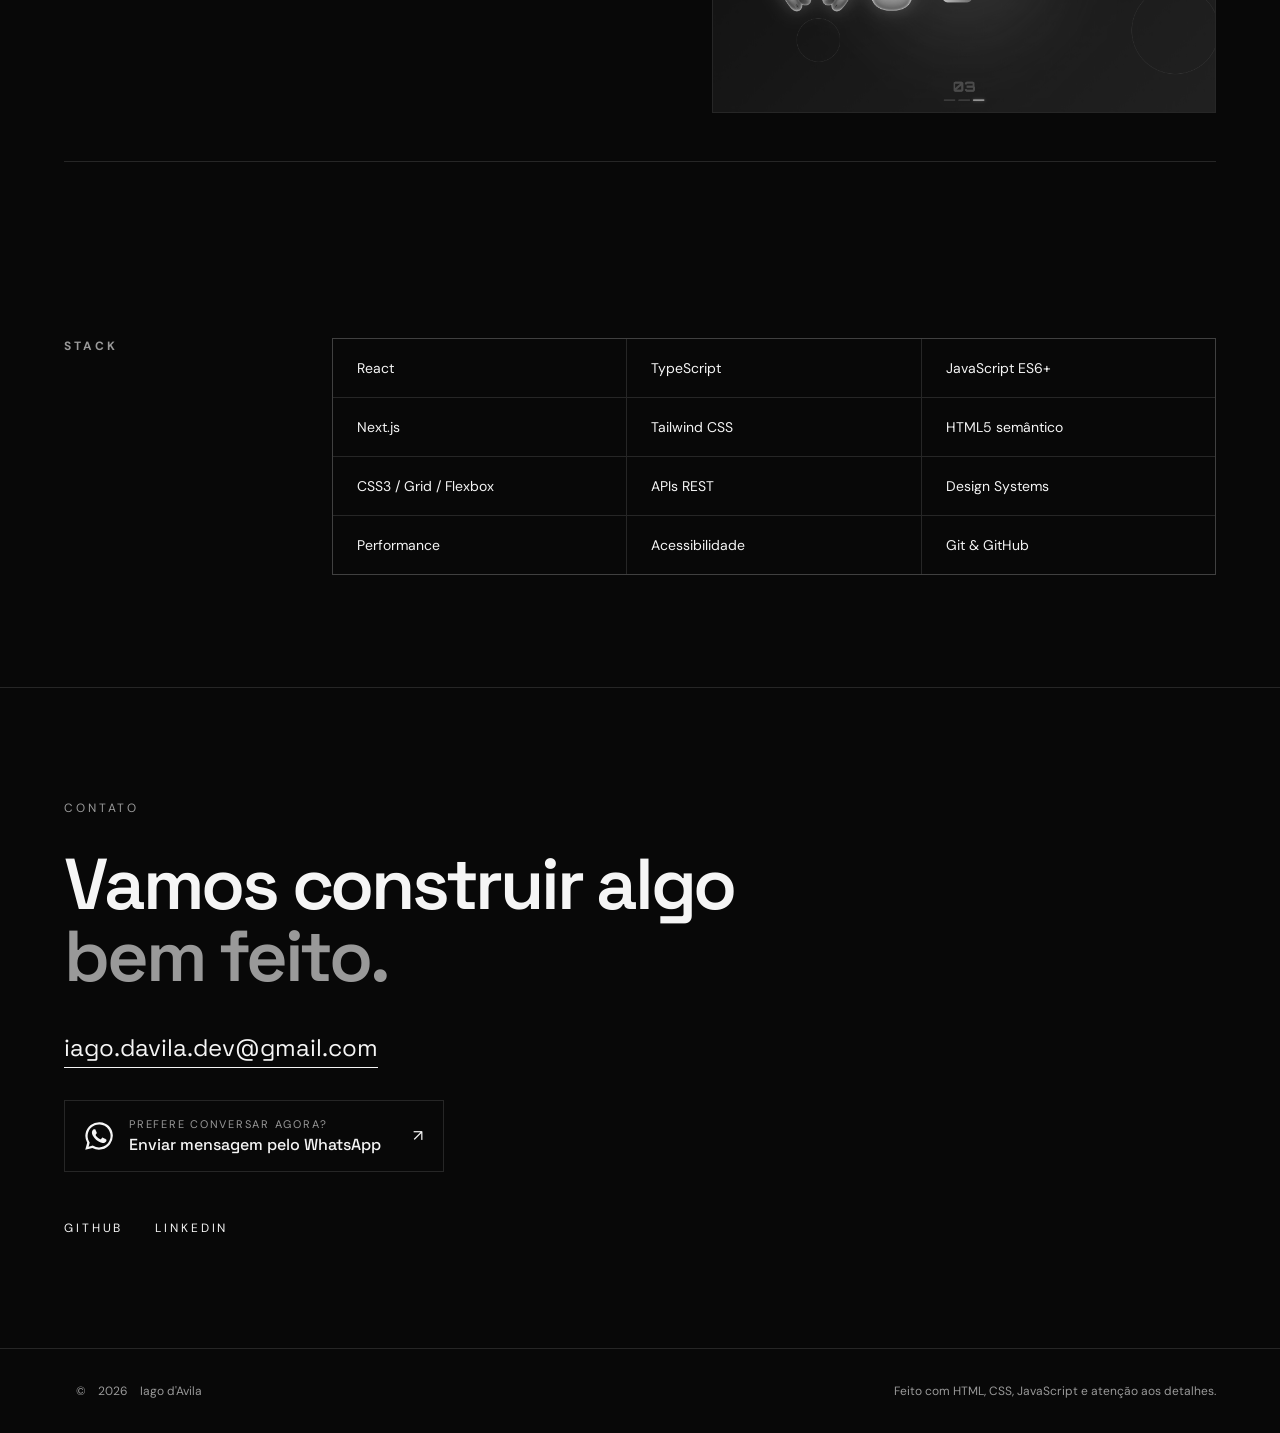
==== commit 4a901e88: "feat: adiciona projeto Vieste ao portfolio" ====
--- a/index.html
+++ b/index.html
@@ -17,6 +17,38 @@
       content="Portfólio minimalista com projetos em React, Next.js e JavaScript: interfaces rápidas, responsivas e bem construídas."
     />
     <meta property="og:type" content="website" />
+    <meta
+      property="og:url"
+      content="https://iagodavila.github.io/Portfolio/"
+    />
+    <meta
+      property="og:image"
+      content="https://iagodavila.github.io/Portfolio/preview.png"
+    />
+    <meta
+      property="og:image:secure_url"
+      content="https://iagodavila.github.io/Portfolio/preview.png"
+    />
+    <meta property="og:image:type" content="image/png" />
+    <meta property="og:image:width" content="1899" />
+    <meta property="og:image:height" content="910" />
+    <meta
+      property="og:image:alt"
+      content="Portfólio de Iago d'Avila, desenvolvedor front-end"
+    />
+    <meta name="twitter:card" content="summary_large_image" />
+    <meta
+      name="twitter:image"
+      content="https://iagodavila.github.io/Portfolio/preview.png"
+    />
+    <meta
+      name="twitter:image:alt"
+      content="Portfólio de Iago d'Avila, desenvolvedor front-end"
+    />
+    <link
+      rel="canonical"
+      href="https://iagodavila.github.io/Portfolio/"
+    />
     <link
       rel="icon"
       href="favicon.svg"
@@ -53,9 +85,42 @@
           <a href="#contato">Contato</a>
         </nav>
 
+        <button
+          class="menu-toggle"
+          type="button"
+          aria-expanded="false"
+          aria-controls="mobile-nav"
+          aria-label="Abrir menu de navegação"
+        >
+          <span class="menu-toggle-label">Menu</span>
+          <span class="menu-toggle-icon" aria-hidden="true">
+            <span></span>
+            <span></span>
+          </span>
+        </button>
+
         <a class="availability" href="mailto:iago.davila.dev@gmail.com">
           Disponível
         </a>
+
+        <a class="mobile-contact" href="mailto:iago.davila.dev@gmail.com">
+          Disponível
+        </a>
+
+        <nav
+          class="mobile-nav"
+          id="mobile-nav"
+          aria-label="Navegação mobile"
+          hidden
+        >
+          <a href="#sobre"><span>01</span>Sobre</a>
+          <a href="#projetos"><span>02</span>Projetos</a>
+          <a href="#stack"><span>03</span>Stack</a>
+          <a href="#contato"><span>04</span>Contato</a>
+          <a class="mobile-availability" href="mailto:iago.davila.dev@gmail.com">
+            Disponível para projetos <span aria-hidden="true">↗</span>
+          </a>
+        </nav>
       </div>
     </header>
 
@@ -163,7 +228,7 @@
           </div>
           <div>
             <dt>Projetos entregues</dt>
-            <dd>7</dd>
+            <dd>8</dd>
           </div>
           <div>
             <dt>Foco atual</dt>
@@ -175,7 +240,7 @@
       <section class="projects-section container" id="projetos">
         <div class="section-heading">
           <h2 class="section-label">Projetos</h2>
-          <span>7 selecionados</span>
+          <span>8 selecionados</span>
         </div>
 
         <ol class="project-list">
@@ -212,11 +277,42 @@
 
           <li class="project reveal-on-scroll">
             <a
+              href="https://vieste-concetto.vercel.app/"
+              target="_blank"
+              rel="noopener noreferrer"
+            >
+              <span class="project-number">02</span>
+              <div class="project-copy">
+                <h3>Vieste Concetto <span aria-hidden="true">↗</span></h3>
+                <p>
+                  Reformulação do site institucional e e-commerce de uma
+                  marca brasileira de moda, com experiência editorial, catálogo,
+                  busca, favoritos e sacola de compras.
+                </p>
+                <ul class="tags" aria-label="Tecnologias">
+                  <li>TypeScript</li>
+                  <li>React</li>
+                  <li>Next.js</li>
+                  <li>Tailwind</li>
+                </ul>
+              </div>
+              <figure class="project-image">
+                <img
+                  src="img/Vieste_Concetto.jpg"
+                  alt="Captura de tela da reformulação do e-commerce Vieste Concetto"
+                  loading="lazy"
+                />
+              </figure>
+            </a>
+          </li>
+
+          <li class="project reveal-on-scroll">
+            <a
               href="https://iagodavila.github.io/site-scherr-quimica/"
               target="_blank"
               rel="noopener noreferrer"
             >
-              <span class="project-number">02</span>
+              <span class="project-number">03</span>
               <div class="project-copy">
                 <h3>Scherr Química <span aria-hidden="true">↗</span></h3>
                 <p>
@@ -247,7 +343,7 @@
               target="_blank"
               rel="noopener noreferrer"
             >
-              <span class="project-number">03</span>
+              <span class="project-number">04</span>
               <div class="project-copy">
                 <h3>WePet <span aria-hidden="true">↗</span></h3>
                 <p>
@@ -278,7 +374,7 @@
               target="_blank"
               rel="noopener noreferrer"
             >
-              <span class="project-number">04</span>
+              <span class="project-number">05</span>
               <div class="project-copy">
                 <h3>Jardinar <span aria-hidden="true">↗</span></h3>
                 <p>
@@ -307,7 +403,7 @@
               target="_blank"
               rel="noopener noreferrer"
             >
-              <span class="project-number">05</span>
+              <span class="project-number">06</span>
               <div class="project-copy">
                 <h3>iPhone 17 Landing Page <span aria-hidden="true">↗</span></h3>
                 <p>
@@ -337,7 +433,7 @@
               target="_blank"
               rel="noopener noreferrer"
             >
-              <span class="project-number">06</span>
+              <span class="project-number">07</span>
               <div class="project-copy">
                 <h3>E-commerce de Roupas <span aria-hidden="true">↗</span></h3>
                 <p>
@@ -366,7 +462,7 @@
               target="_blank"
               rel="noopener noreferrer"
             >
-              <span class="project-number">07</span>
+              <span class="project-number">08</span>
               <div class="project-copy">
                 <h3>DevStore Slider <span aria-hidden="true">↗</span></h3>
                 <p>
--- a/styles.css
+++ b/styles.css
@@ -77,6 +77,7 @@
 }
 
 .header-inner {
+  position: relative;
   display: flex;
   height: 4rem;
   align-items: center;
@@ -125,6 +126,62 @@
   cursor: pointer;
 }
 
+.menu-toggle,
+.mobile-nav {
+  display: none;
+}
+
+.menu-toggle {
+  align-items: center;
+  gap: 0.75rem;
+  border: 0;
+  background: transparent;
+  color: var(--foreground);
+  font: inherit;
+  cursor: pointer;
+}
+
+.menu-toggle-label {
+  font-size: 0.6875rem;
+  letter-spacing: 0.2em;
+  text-transform: uppercase;
+}
+
+.menu-toggle-icon {
+  position: relative;
+  width: 1.5rem;
+  height: 1rem;
+}
+
+.menu-toggle-icon span {
+  position: absolute;
+  left: 0;
+  width: 100%;
+  height: 1px;
+  background: currentColor;
+  transition:
+    top 0.25s ease,
+    transform 0.25s ease;
+}
+
+.menu-toggle-icon span:first-child {
+  top: 0.25rem;
+}
+
+.menu-toggle-icon span:last-child {
+  top: 0.75rem;
+}
+
+.menu-toggle[aria-expanded="true"] .menu-toggle-icon span:first-child {
+  top: 0.5rem;
+  transform: rotate(45deg);
+}
+
+.menu-toggle[aria-expanded="true"] .menu-toggle-icon span:last-child {
+  top: 0.5rem;
+  transform: rotate(-45deg);
+}
+
 .availability {
   border: 1px solid var(--border);
   padding: 0.65rem 1rem;
@@ -137,6 +194,10 @@
   background: var(--foreground);
   color: var(--background);
   cursor: pointer;
+}
+
+.mobile-contact {
+  display: none;
 }
 
 .hero {
@@ -641,6 +702,91 @@
     display: none;
   }
 
+  .menu-toggle {
+    display: flex;
+    margin-left: auto;
+  }
+
+  .availability {
+    display: none;
+  }
+
+  .mobile-contact {
+    position: absolute;
+    left: 50%;
+    display: inline-flex;
+    align-items: center;
+    justify-content: center;
+    padding: 0.55rem 0.8rem;
+    border: 1px solid var(--border);
+    font-size: 0.625rem;
+    letter-spacing: 0.2em;
+    text-transform: uppercase;
+    transform: translateX(-50%);
+    transition:
+      color 0.2s ease,
+      background 0.2s ease;
+  }
+
+  .mobile-contact:hover,
+  .mobile-contact:focus-visible {
+    background: var(--foreground);
+    color: var(--background);
+  }
+
+  .mobile-nav {
+    position: absolute;
+    top: 4rem;
+    right: 0;
+    left: 0;
+    display: grid;
+    border: 1px solid var(--border);
+    border-top: 0;
+    background: rgba(8, 8, 8, 0.98);
+    box-shadow: 0 1.5rem 3rem rgba(0, 0, 0, 0.35);
+  }
+
+  .mobile-nav[hidden] {
+    display: none;
+  }
+
+  .mobile-nav > a:not(.mobile-availability) {
+    display: flex;
+    align-items: center;
+    gap: 1rem;
+    padding: 1.15rem 1.25rem;
+    border-bottom: 1px solid var(--border);
+    font-family: var(--display);
+    font-size: 1.25rem;
+    transition:
+      color 0.2s ease,
+      background 0.2s ease;
+  }
+
+  .mobile-nav > a:not(.mobile-availability):hover,
+  .mobile-nav > a:not(.mobile-availability):focus-visible {
+    background: var(--secondary);
+  }
+
+  .mobile-nav > a:not(.mobile-availability) span {
+    color: var(--muted);
+    font-family: var(--body);
+    font-size: 0.625rem;
+    letter-spacing: 0.18em;
+  }
+
+  .mobile-availability {
+    display: flex;
+    align-items: center;
+    justify-content: space-between;
+    padding: 1rem 1.25rem;
+    color: var(--background);
+    background: var(--foreground);
+    font-size: 0.6875rem;
+    letter-spacing: 0.18em;
+    text-transform: uppercase;
+  }
+
   .hero {
     padding-top: 10rem;
   }
@@ -680,11 +826,6 @@
 @media (max-width: 640px) {
   .container {
     width: min(100% - 2rem, 72rem);
-  }
-
-  .availability {
-    padding: 0.55rem 0.75rem;
-    font-size: 0.65rem;
   }
 
   .hero {
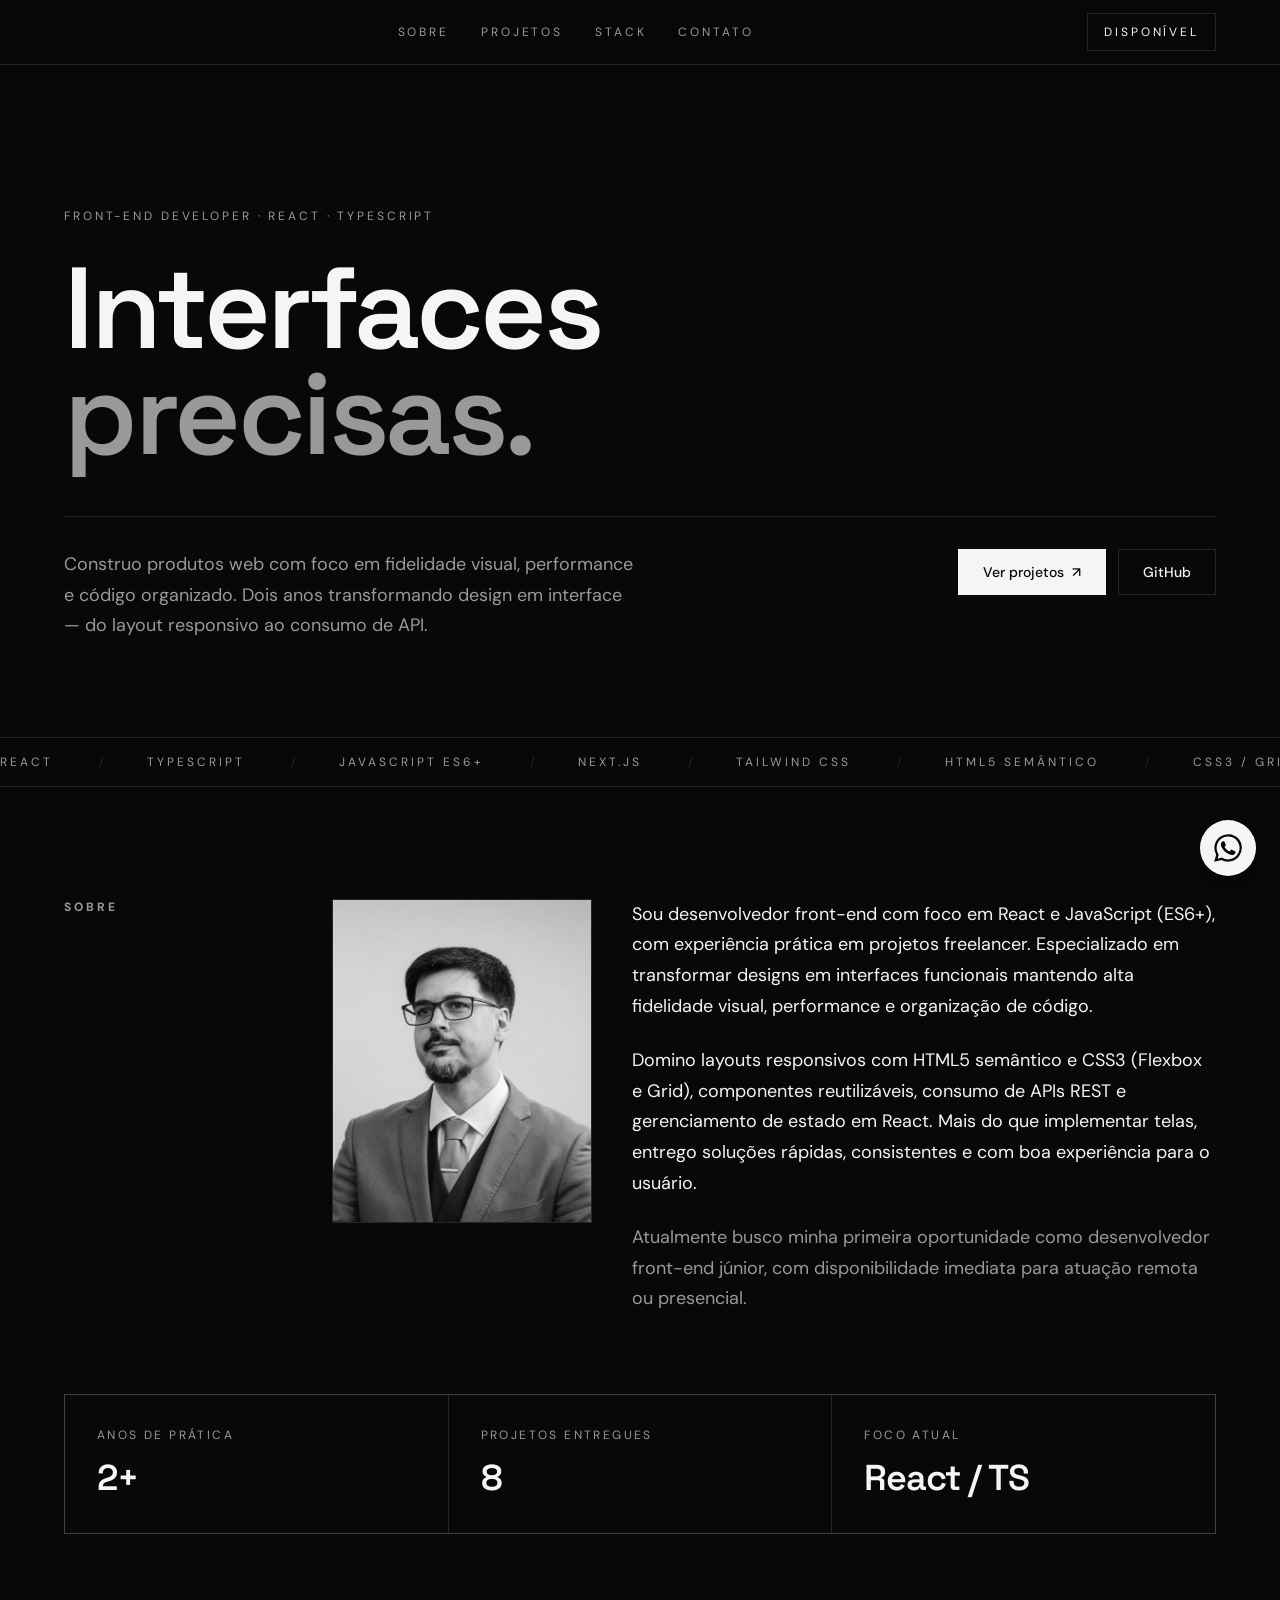
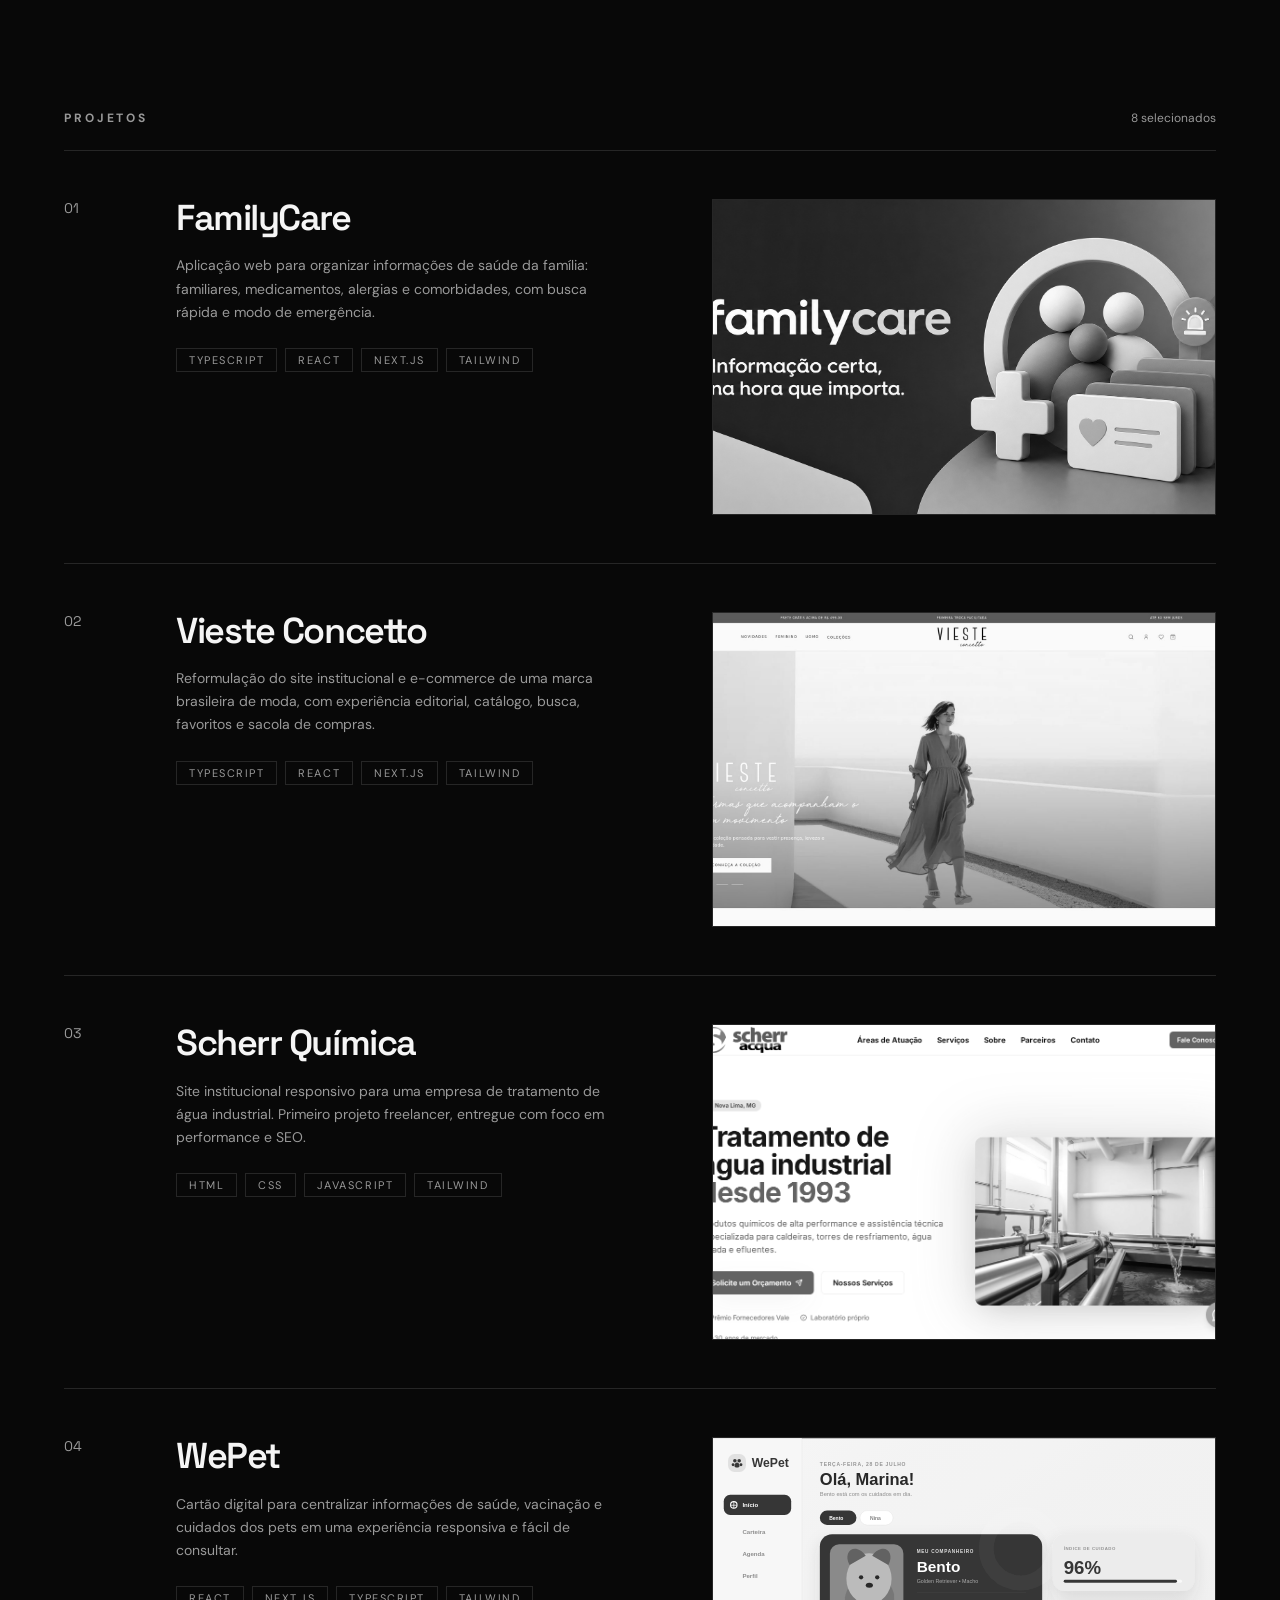
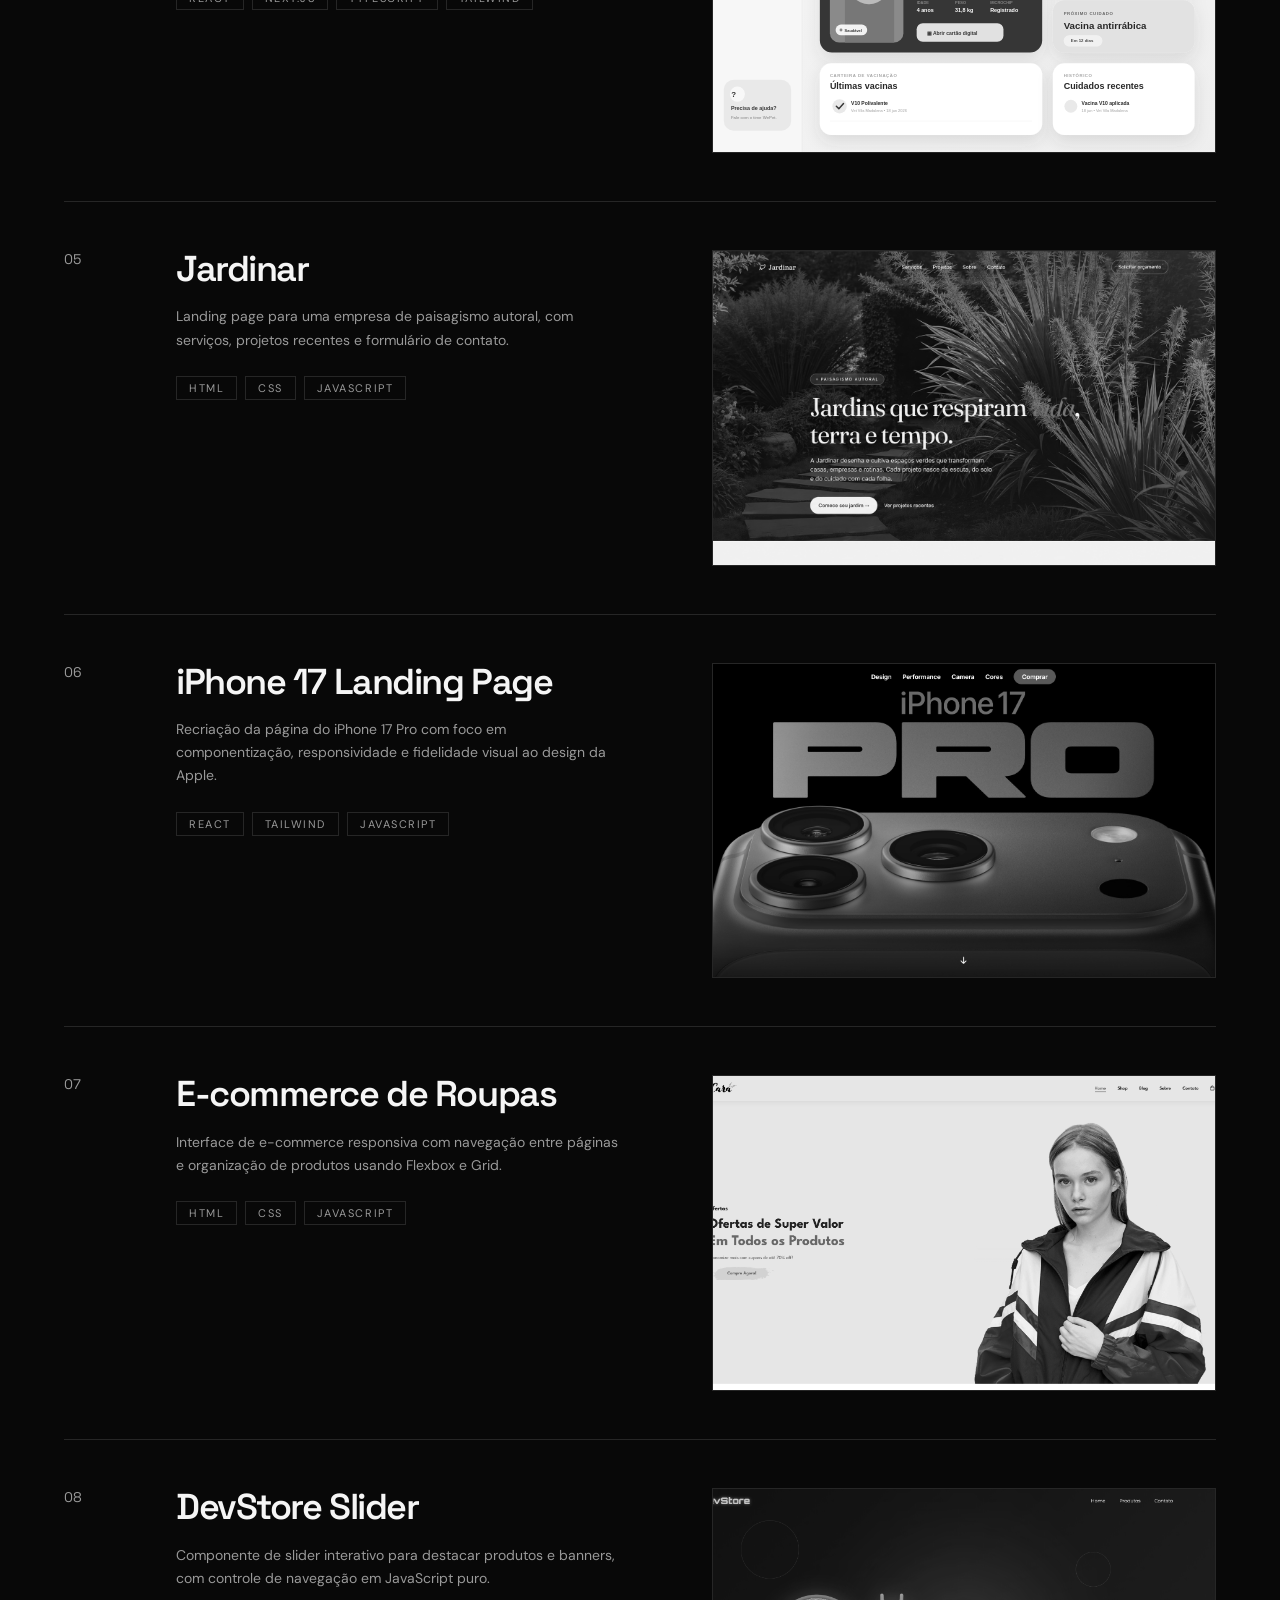
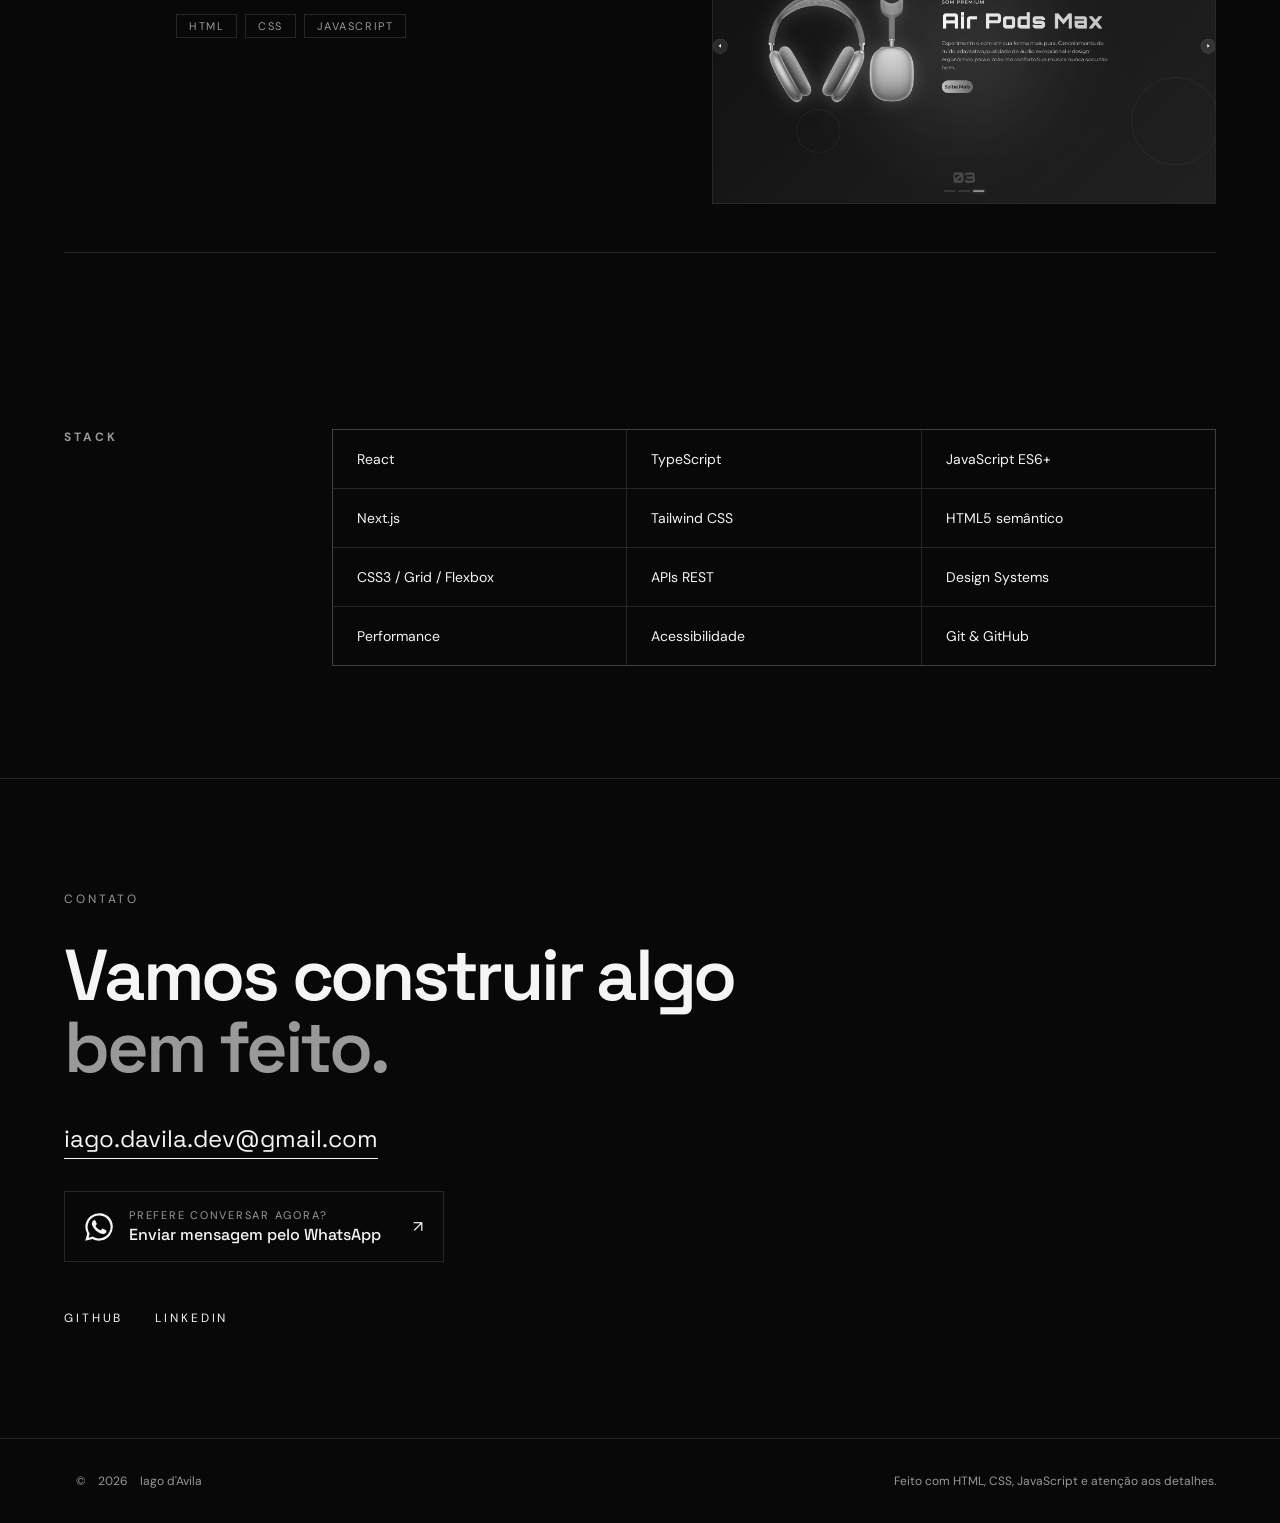
==== commit d2938ac1: "feat: adiciona objetivo de carreira na seção Sobre Inclui parágrafo destacando busca por vaga júnior" ====
--- a/index.html
+++ b/index.html
@@ -216,6 +216,11 @@
                 gerenciamento de estado em React. Mais do que implementar telas,
                 entrego soluções rápidas, consistentes e com boa experiência
                 para o usuário.
+              </p>
+              <p>
+                Atualmente busco minha primeira oportunidade como
+                desenvolvedor front-end júnior, com disponibilidade imediata
+                para atuação remota ou presencial.
               </p>
             </div>
           </div>
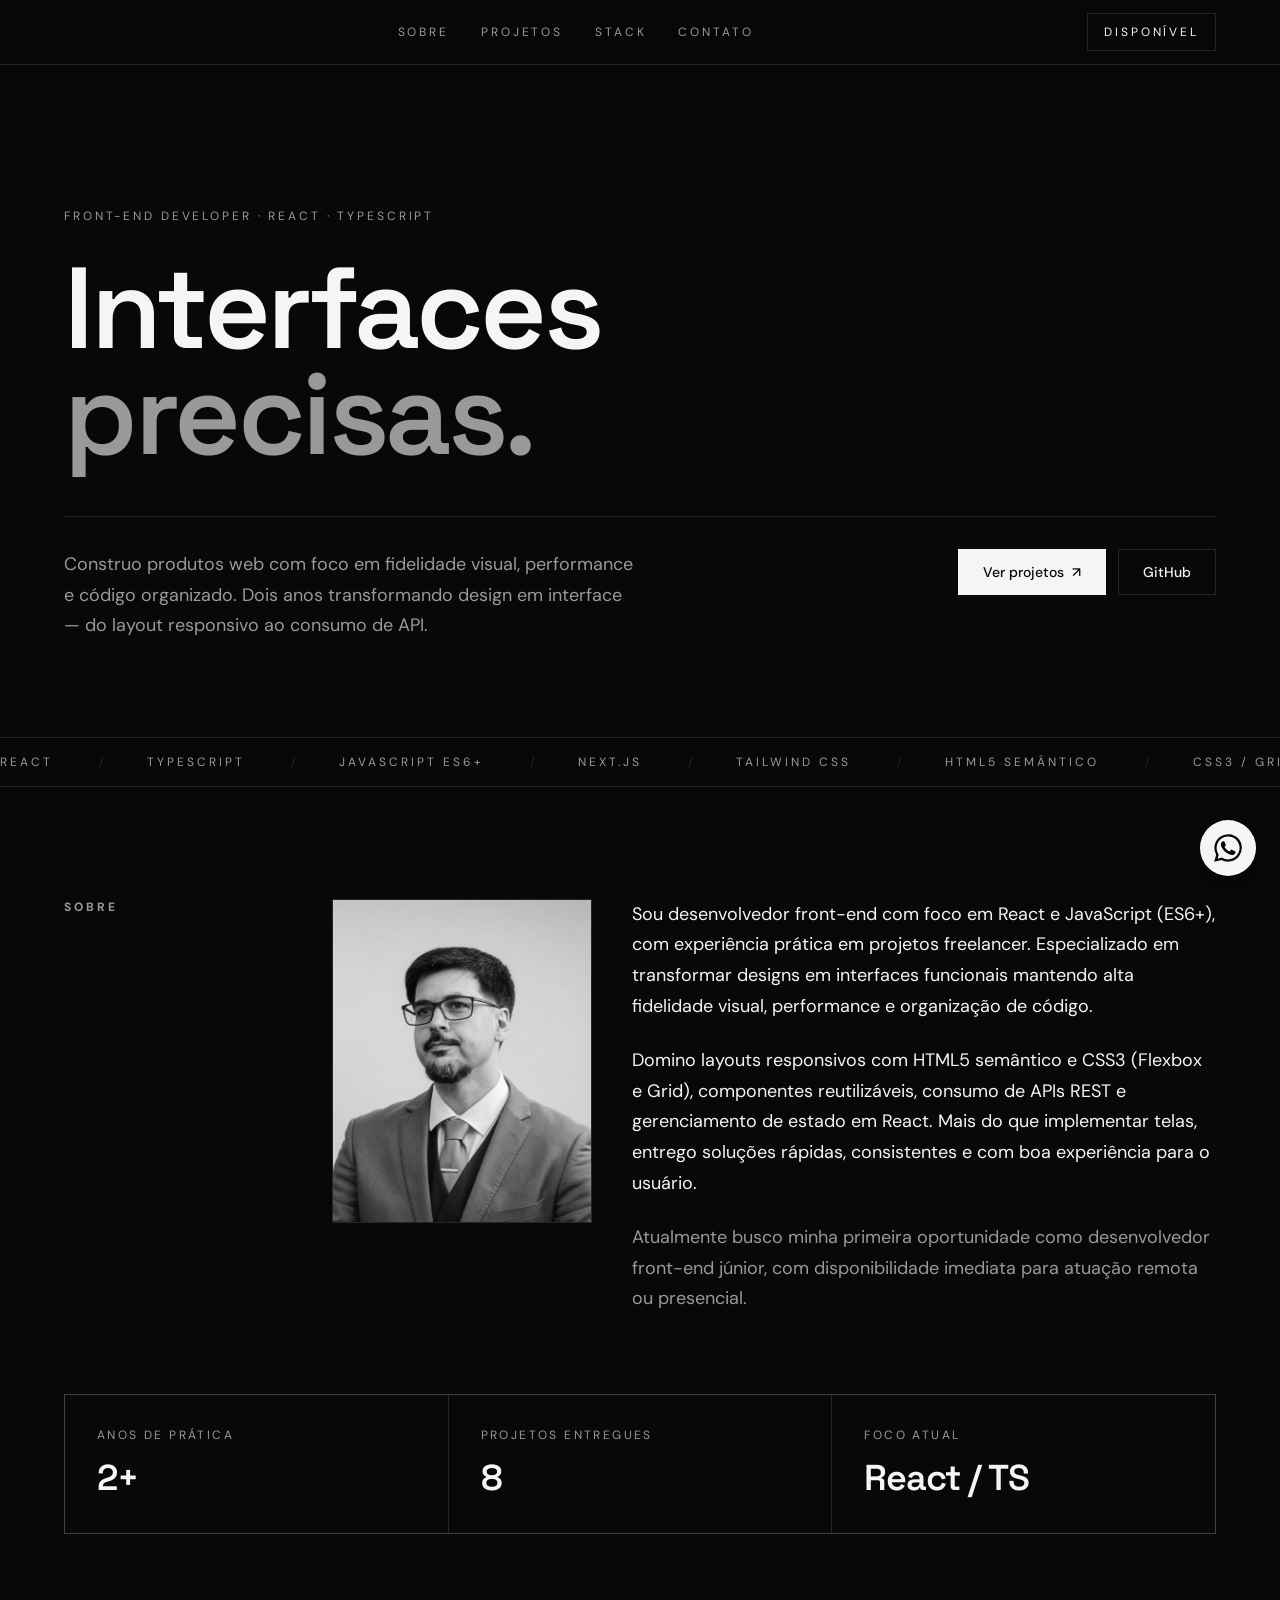
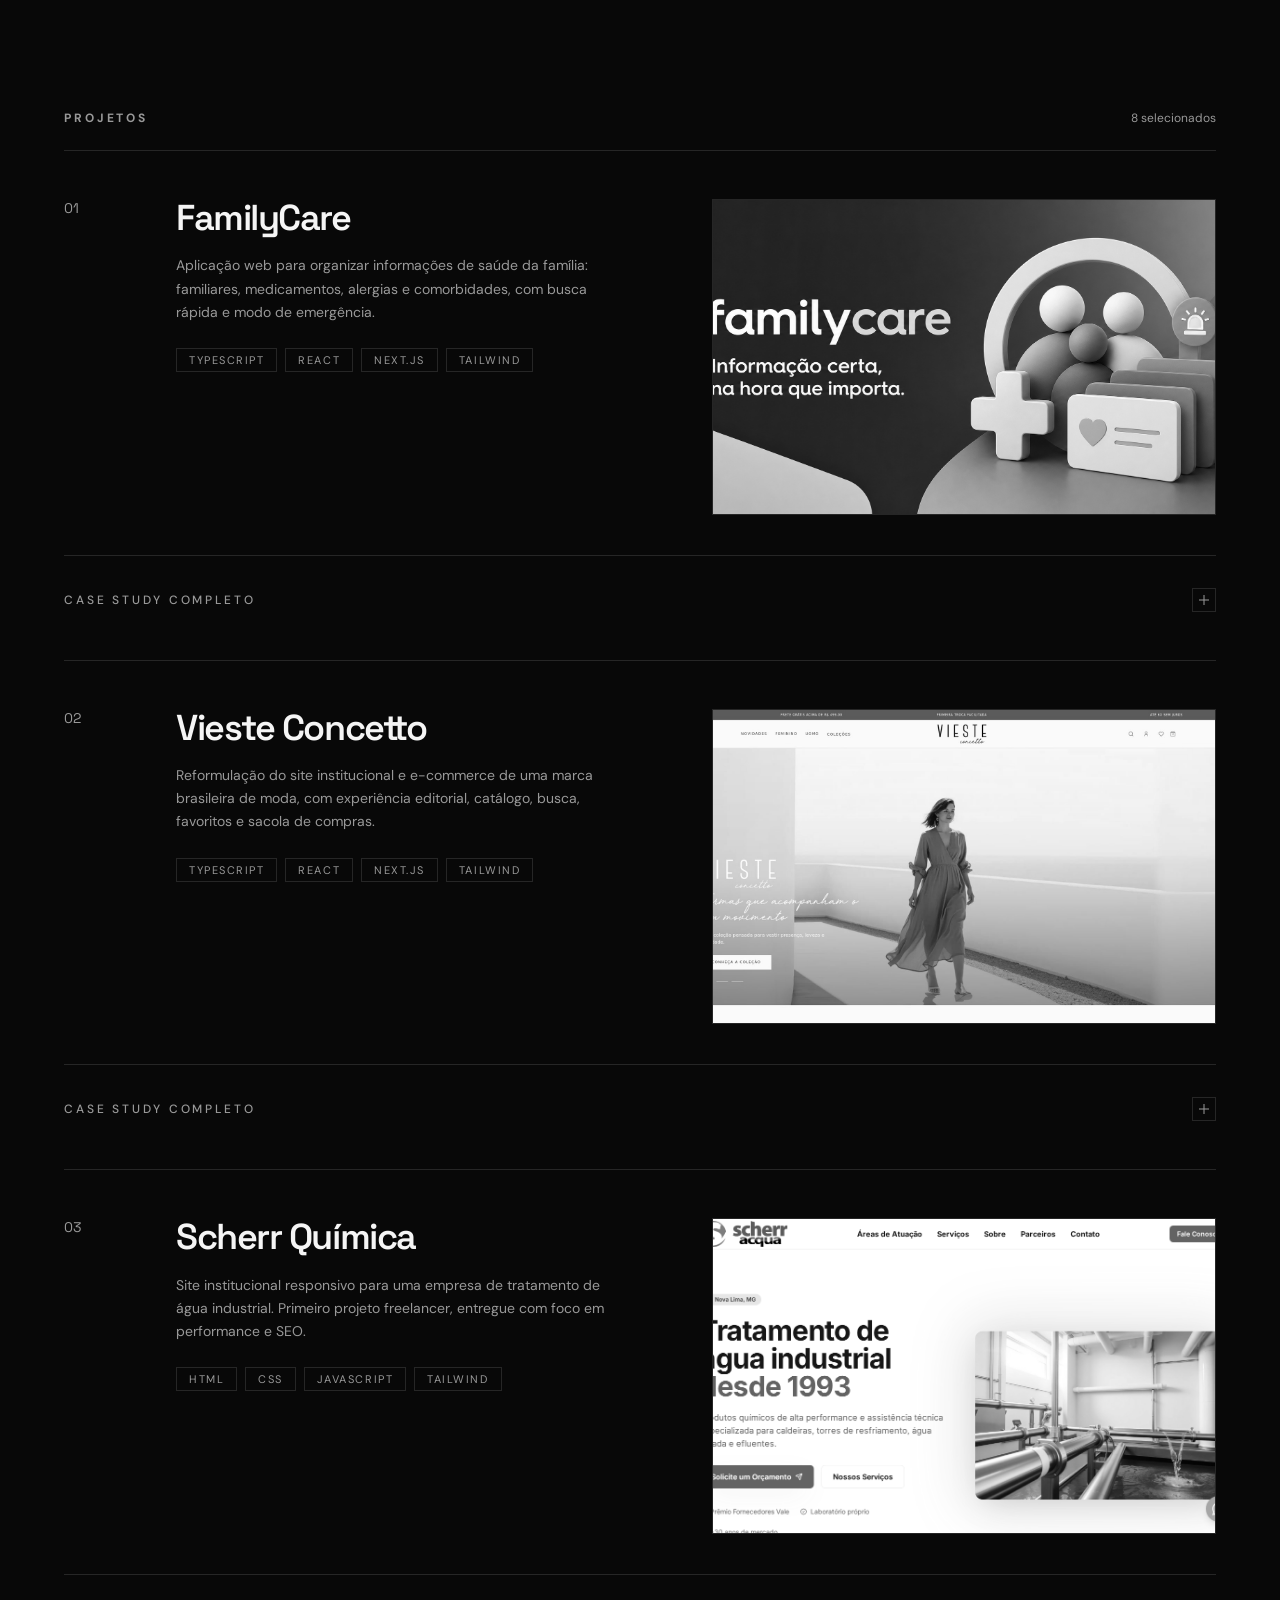
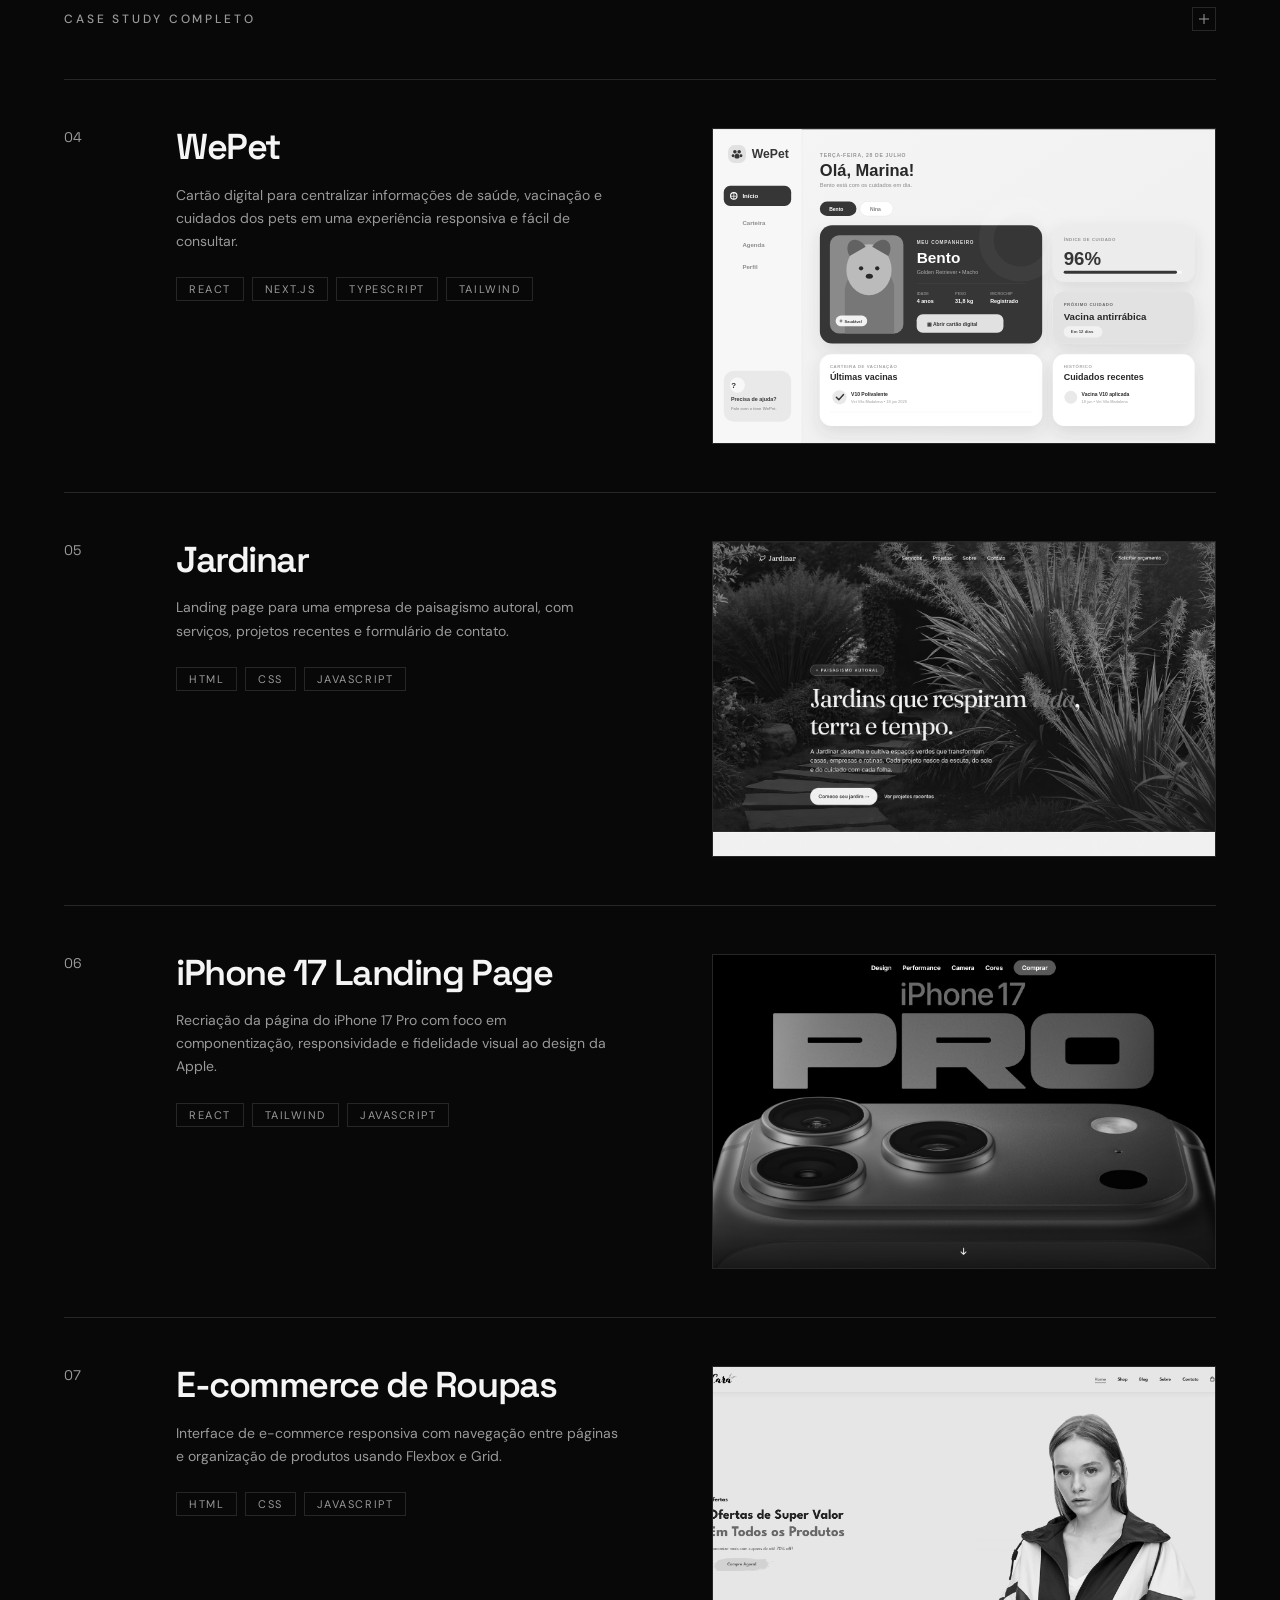
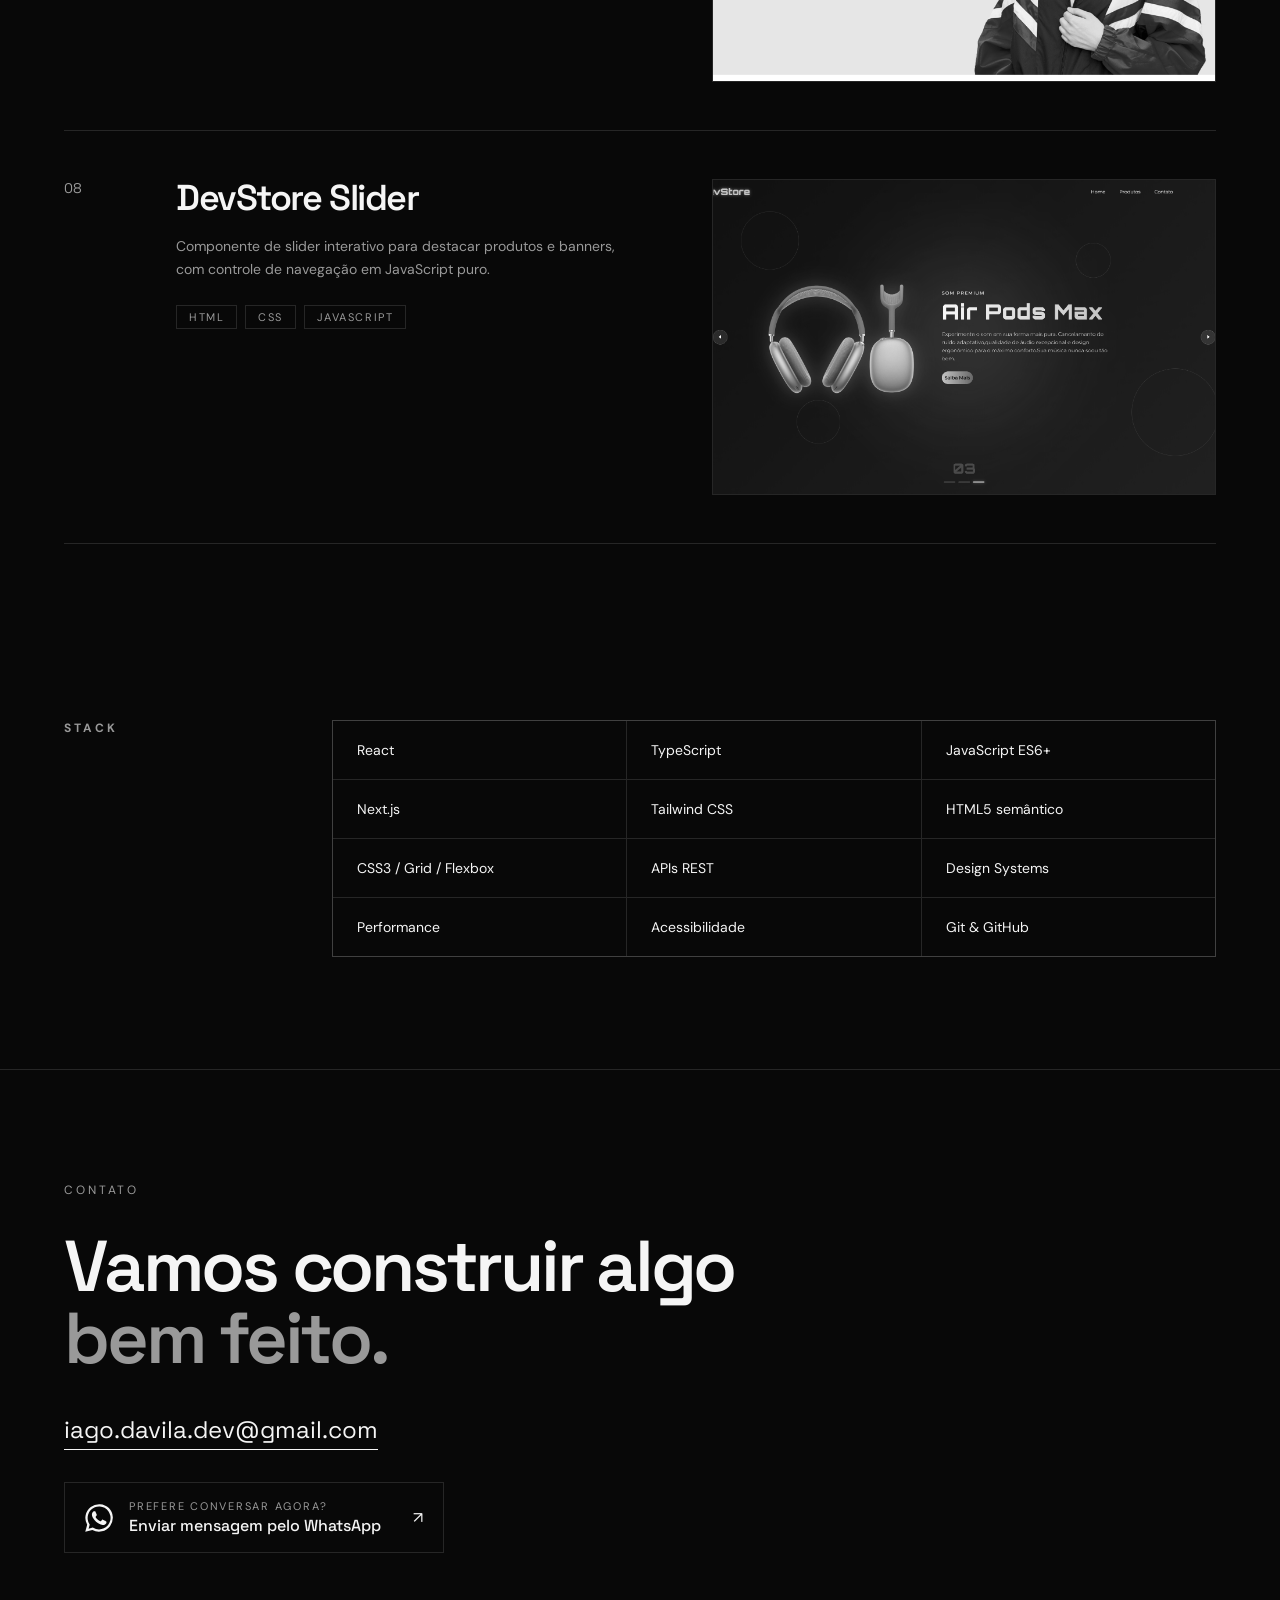
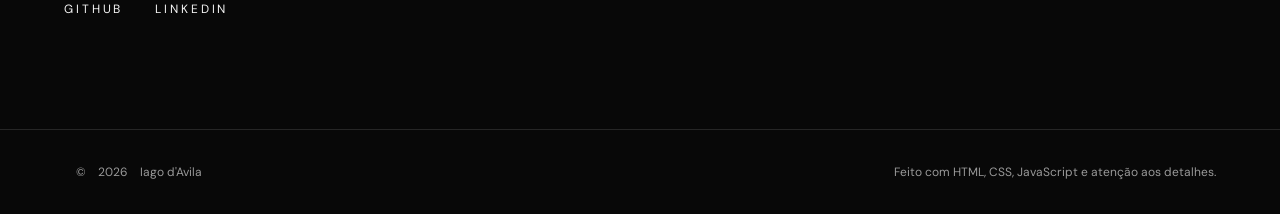
==== commit b920c5fb: "feat: adiciona case studies expandidos aos projetos principais Adiciona um accordion "Case study com" ====
--- a/index.html
+++ b/index.html
@@ -278,6 +278,53 @@
                 />
               </figure>
             </a>
+
+            <details class="case-study">
+              <summary>
+                <span>Case study completo</span>
+                <span class="case-study-icon" aria-hidden="true"></span>
+              </summary>
+              <div class="case-study-body">
+                <div>
+                  <h4>Problema</h4>
+                  <p>
+                    Nasceu de uma necessidade real: numa emergência médica na
+                    família (AVC do meu pai), não havia acesso rápido a
+                    informações críticas de saúde — medicamentos em uso,
+                    alergias, tipo sanguíneo. Apps genéricos de anotação não
+                    são pensados para esse cenário de urgência, onde cada
+                    segundo importa.
+                  </p>
+                </div>
+                <div>
+                  <h4>Decisão técnica</h4>
+                  <p>
+                    Construí com Next.js + React + TypeScript e um hook
+                    centralizado (use-family-store) para gerenciar estado e
+                    persistência local. Priorizei acessibilidade real, não só
+                    visual: gerenciamento de foco em modais, navegação por
+                    teclado, fechamento por Escape — detalhes que fazem
+                    diferença numa situação de estresse. Também escrevi
+                    testes automatizados com Vitest e Testing Library
+                    cobrindo os fluxos mais sensíveis (cadastro, modo
+                    emergência, troca de familiar), não só para garantir
+                    qualidade, mas para comprovar que sei testar componentes
+                    React de verdade, além do básico.
+                  </p>
+                </div>
+                <div>
+                  <h4>Resultado</h4>
+                  <p>
+                    Um "modo de emergência" que reduz a informação ao
+                    essencial em segundos, cadastro completo de
+                    familiares/medicamentos/alergias, e uma suíte de testes
+                    cobrindo os fluxos críticos da aplicação. É hoje o
+                    projeto que melhor representa minha maturidade técnica e
+                    minha capacidade de transformar uma dor real em produto.
+                  </p>
+                </div>
+              </div>
+            </details>
           </li>
 
           <li class="project reveal-on-scroll">
@@ -309,6 +356,53 @@
                 />
               </figure>
             </a>
+
+            <details class="case-study">
+              <summary>
+                <span>Case study completo</span>
+                <span class="case-study-icon" aria-hidden="true"></span>
+              </summary>
+              <div class="case-study-body">
+                <div>
+                  <h4>Problema</h4>
+                  <p>
+                    A loja virtual da Vieste Concetto (marca real de moda
+                    contemporânea) tinha uma experiência digital que não
+                    refletia a identidade editorial da marca — navegação
+                    genérica e hierarquia visual fraca entre campanha,
+                    produto e conteúdo, o que prejudicava a percepção de
+                    valor da marca online.
+                  </p>
+                </div>
+                <div>
+                  <h4>Decisão técnica</h4>
+                  <p>
+                    Escolhi Next.js 16 (App Router) + React 19 pelo SSR e
+                    otimização nativa de imagens — essencial num e-commerce
+                    de moda com fotos pesadas. TypeScript para tipar
+                    catálogo, carrinho e favoritos com segurança. Tailwind
+                    CSS 4 para reconstruir rapidamente o design system da
+                    marca (paleta oficial, tipografia, vetorização dos
+                    logotipos). Mantive a persistência de sacola e favoritos
+                    local nesta fase, isolando a camada de apresentação da
+                    futura integração com backend e checkout — uma decisão
+                    consciente para entregar valor rápido sem acoplar a UI a
+                    uma API que ainda não existe.
+                  </p>
+                </div>
+                <div>
+                  <h4>Resultado</h4>
+                  <p>
+                    Reformulação funcional completa: vitrine, catálogo,
+                    busca, favoritos, sacola e cadastro, com fidelidade total
+                    ao manual de marca e performance otimizada. O
+                    comparativo antes/depois no repositório mostra o salto
+                    de qualidade visual e de experiência entre o site
+                    publicado e a reformulação.
+                  </p>
+                </div>
+              </div>
+            </details>
           </li>
 
           <li class="project reveal-on-scroll">
@@ -340,6 +434,54 @@
                 />
               </figure>
             </a>
+
+            <details class="case-study">
+              <summary>
+                <span>Case study completo</span>
+                <span class="case-study-icon" aria-hidden="true"></span>
+              </summary>
+              <div class="case-study-body">
+                <div>
+                  <h4>Problema</h4>
+                  <p>
+                    A Scherr Química (empresa de tratamento de água
+                    industrial onde eu já havia trabalhado como Gerente de
+                    Produção) não tinha presença digital própria —
+                    dependia de contato direto e boca a boca para
+                    apresentar seus serviços a novos clientes B2B. Faltava
+                    um site institucional que transmitisse credibilidade
+                    técnica logo no primeiro contato comercial.
+                  </p>
+                </div>
+                <div>
+                  <h4>Decisão técnica</h4>
+                  <p>
+                    Como primeiro projeto freelancer, optei por HTML5
+                    semântico, CSS3 (Flexbox/Grid) e JavaScript puro — sem
+                    framework, para entregar rápido e com performance
+                    máxima, já que um site institucional não precisa da
+                    complexidade de uma SPA. Priorizei estrutura semântica
+                    e boas práticas de SEO on-page (hierarquia de
+                    headings, meta tags, imagens otimizadas) para
+                    melhorar o posicionamento orgânico da empresa, e
+                    validei responsividade em múltiplos dispositivos, já
+                    que grande parte do público B2B faz o primeiro
+                    contato pelo celular.
+                  </p>
+                </div>
+                <div>
+                  <h4>Resultado</h4>
+                  <p>
+                    Site institucional entregue dentro do prazo, com
+                    fidelidade total ao design solicitado pelo cliente.
+                    Foi meu primeiro projeto freelancer pago — e um marco
+                    de confiança particular, já que o cliente era uma
+                    empresa onde eu tinha atuado profissionalmente antes,
+                    o que reforça a credibilidade da entrega.
+                  </p>
+                </div>
+              </div>
+            </details>
           </li>
 
           <li class="project reveal-on-scroll">
--- a/styles.css
+++ b/styles.css
@@ -403,13 +403,16 @@
   font-size: 0.75rem;
 }
 
+.project {
+  padding-block: 3rem;
+  border-bottom: 1px solid var(--border);
+}
+
 .project > a {
   display: grid;
   grid-template-columns: 80px 1fr 1fr;
   align-items: start;
   gap: 2rem;
-  padding-block: 3rem;
-  border-bottom: 1px solid var(--border);
 }
 
 .project > a:hover {
@@ -489,6 +492,96 @@
 .project a:hover .project-image img {
   filter: grayscale(0);
   transform: scale(1.03);
+}
+
+.case-study {
+  margin-top: 2.5rem;
+  padding-top: 2rem;
+  border-top: 1px solid var(--border);
+}
+
+.case-study summary {
+  display: flex;
+  align-items: center;
+  justify-content: space-between;
+  gap: 1rem;
+  list-style: none;
+  color: var(--muted);
+  font-size: 0.75rem;
+  font-weight: 500;
+  letter-spacing: 0.24em;
+  text-transform: uppercase;
+  cursor: pointer;
+  transition: color 0.2s ease;
+}
+
+.case-study summary::-webkit-details-marker {
+  display: none;
+}
+
+.case-study summary:hover,
+.case-study[open] summary {
+  color: var(--foreground);
+}
+
+.case-study summary:focus-visible {
+  outline: 2px solid var(--foreground);
+  outline-offset: 4px;
+}
+
+.case-study-icon {
+  position: relative;
+  flex: 0 0 auto;
+  width: 1.5rem;
+  height: 1.5rem;
+  border: 1px solid var(--border);
+  transition: transform 0.2s ease;
+}
+
+.case-study-icon::before,
+.case-study-icon::after {
+  content: "";
+  position: absolute;
+  top: 50%;
+  left: 50%;
+  background: currentColor;
+  transform: translate(-50%, -50%);
+}
+
+.case-study-icon::before {
+  width: 0.625rem;
+  height: 1px;
+}
+
+.case-study-icon::after {
+  width: 1px;
+  height: 0.625rem;
+}
+
+.case-study[open] .case-study-icon {
+  transform: rotate(45deg);
+}
+
+.case-study-body {
+  display: grid;
+  grid-template-columns: repeat(3, 1fr);
+  gap: 2rem;
+  margin-top: 2rem;
+  animation: reveal-up 0.4s cubic-bezier(0.16, 1, 0.3, 1) both;
+}
+
+.case-study-body h4 {
+  color: var(--muted);
+  font-size: 0.75rem;
+  letter-spacing: 0.16em;
+  text-transform: uppercase;
+}
+
+.case-study-body p {
+  margin-top: 0.75rem;
+  color: var(--muted);
+  font-size: 0.875rem;
+  line-height: 1.7;
 }
 
 .stack-list {
@@ -818,6 +911,11 @@
     grid-column: 2;
   }
 
+  .case-study-body {
+    grid-template-columns: 1fr;
+    gap: 1.5rem;
+  }
+
   .stack-list {
     grid-template-columns: repeat(2, 1fr);
   }
@@ -860,10 +958,13 @@
     padding-block: 3rem;
   }
 
+  .project {
+    padding-block: 2.5rem;
+  }
+
   .project > a {
     grid-template-columns: 1fr;
     gap: 1.25rem;
-    padding-block: 2.5rem;
   }
 
   .project-image {
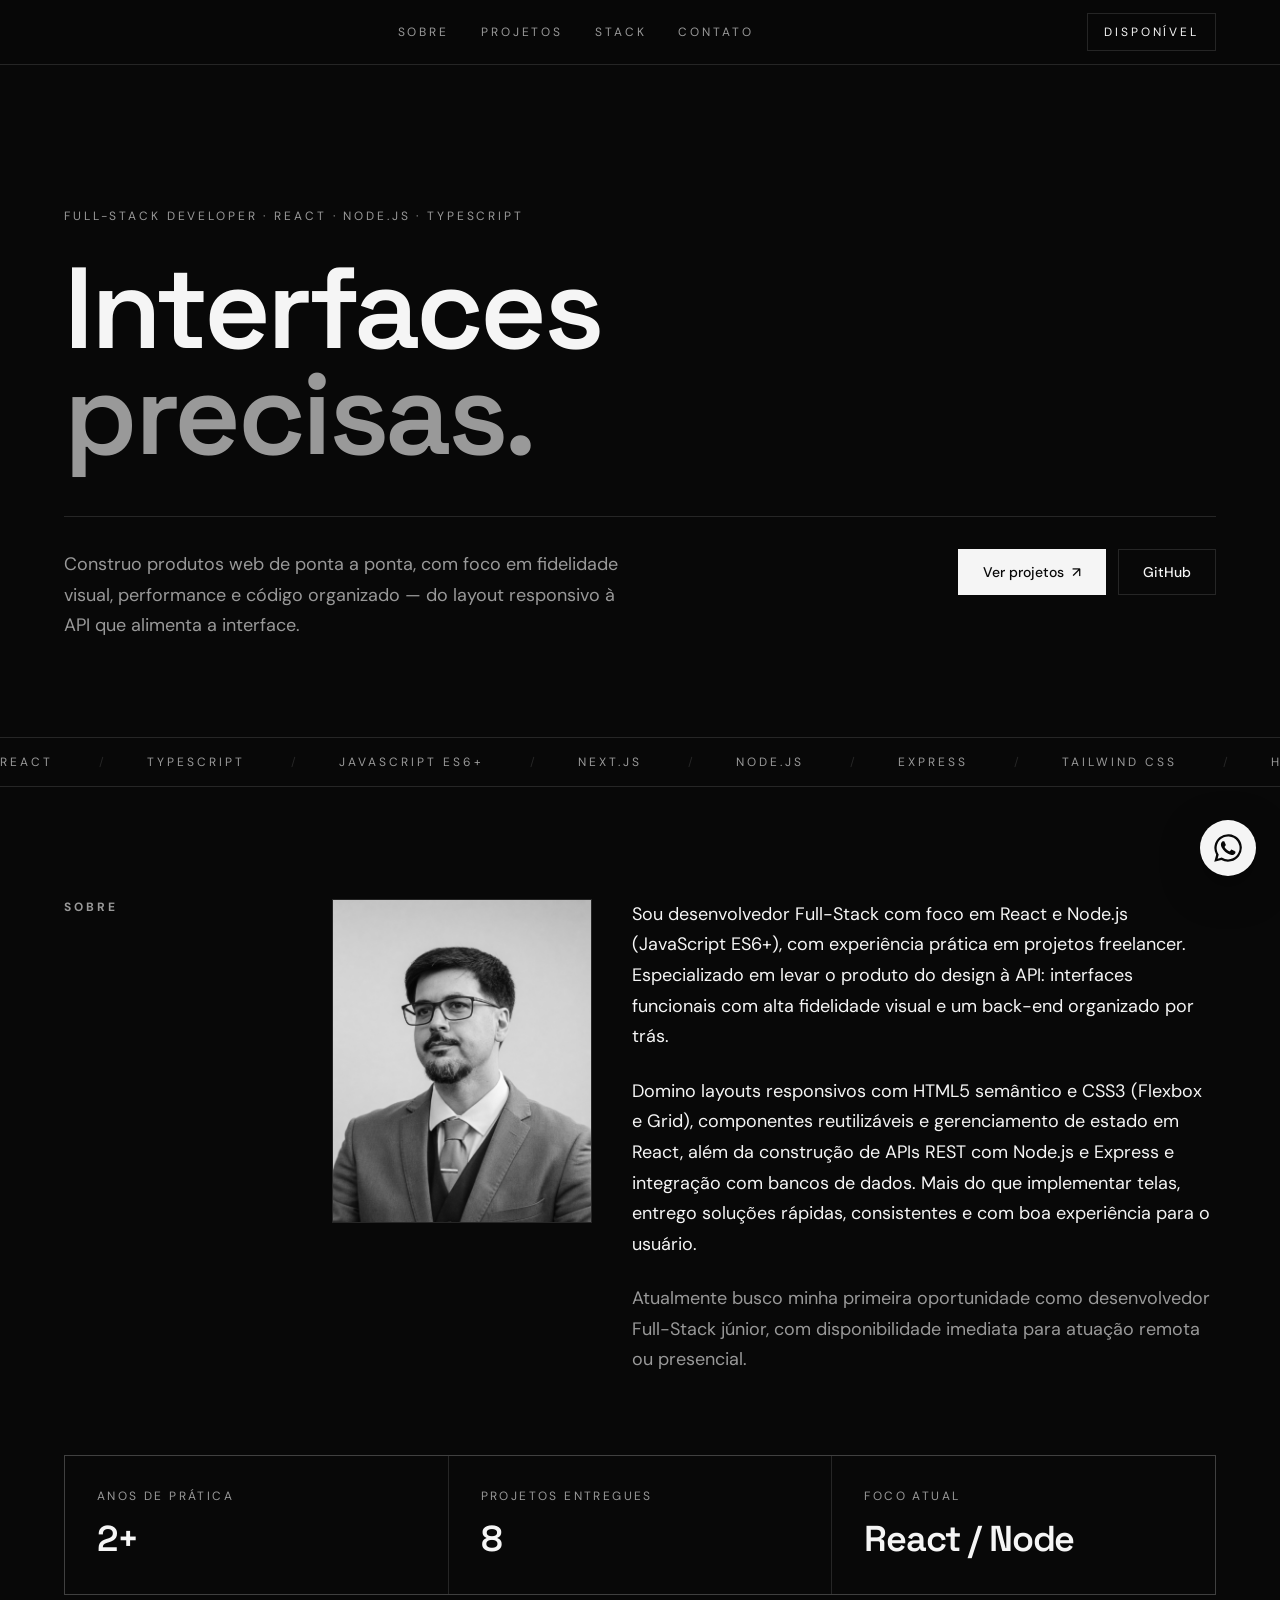
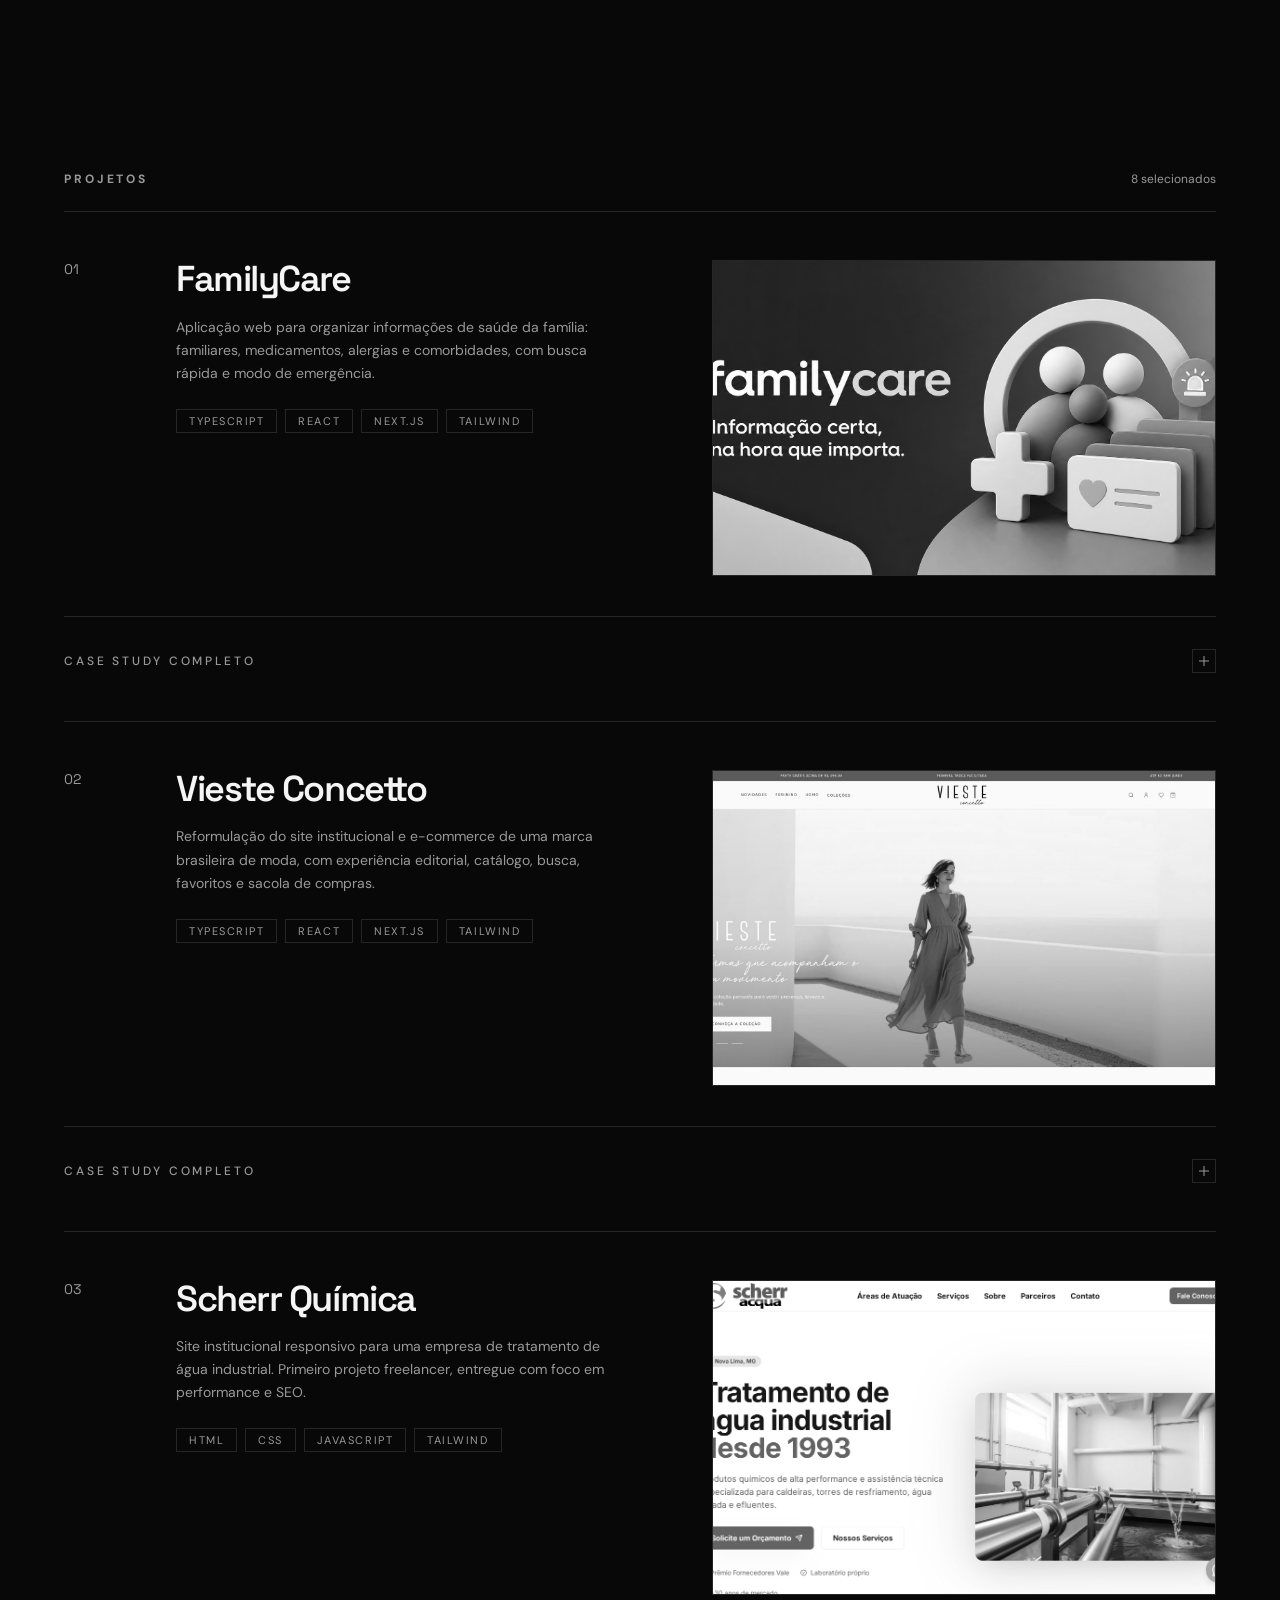
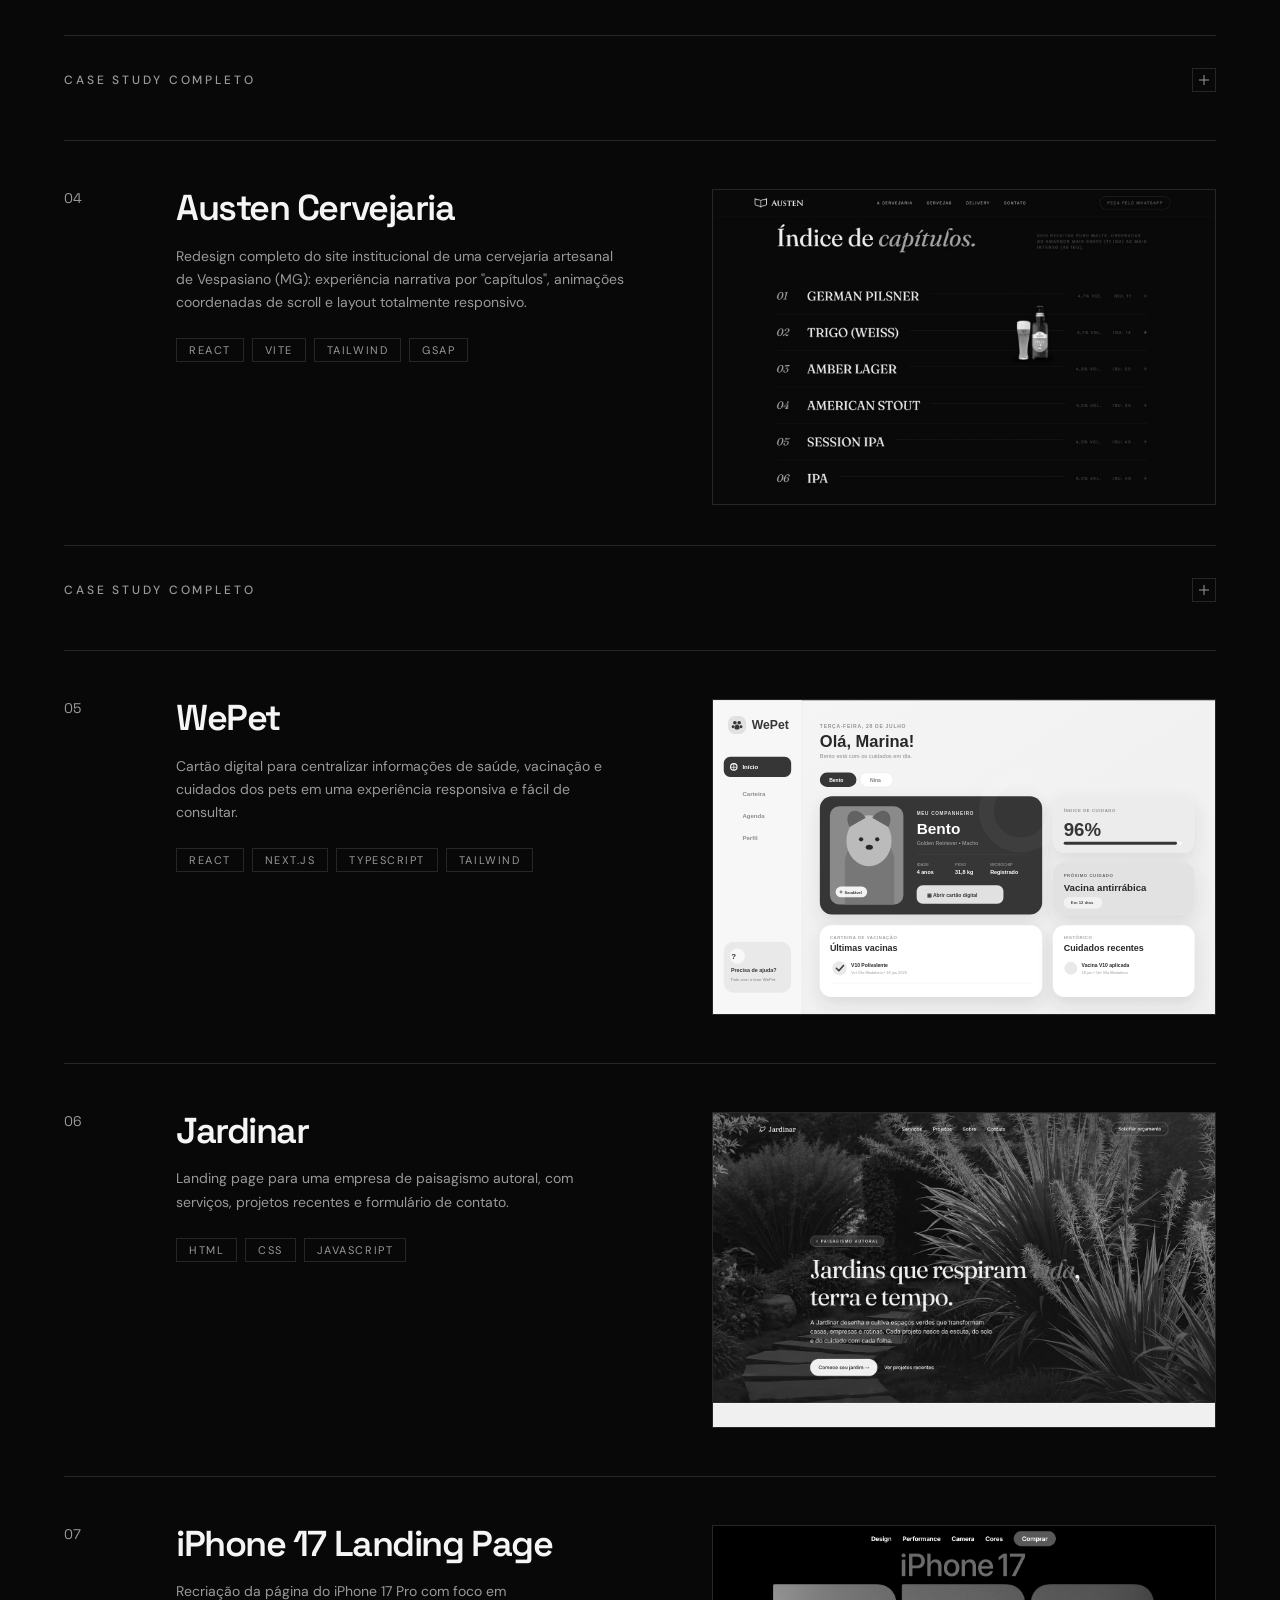
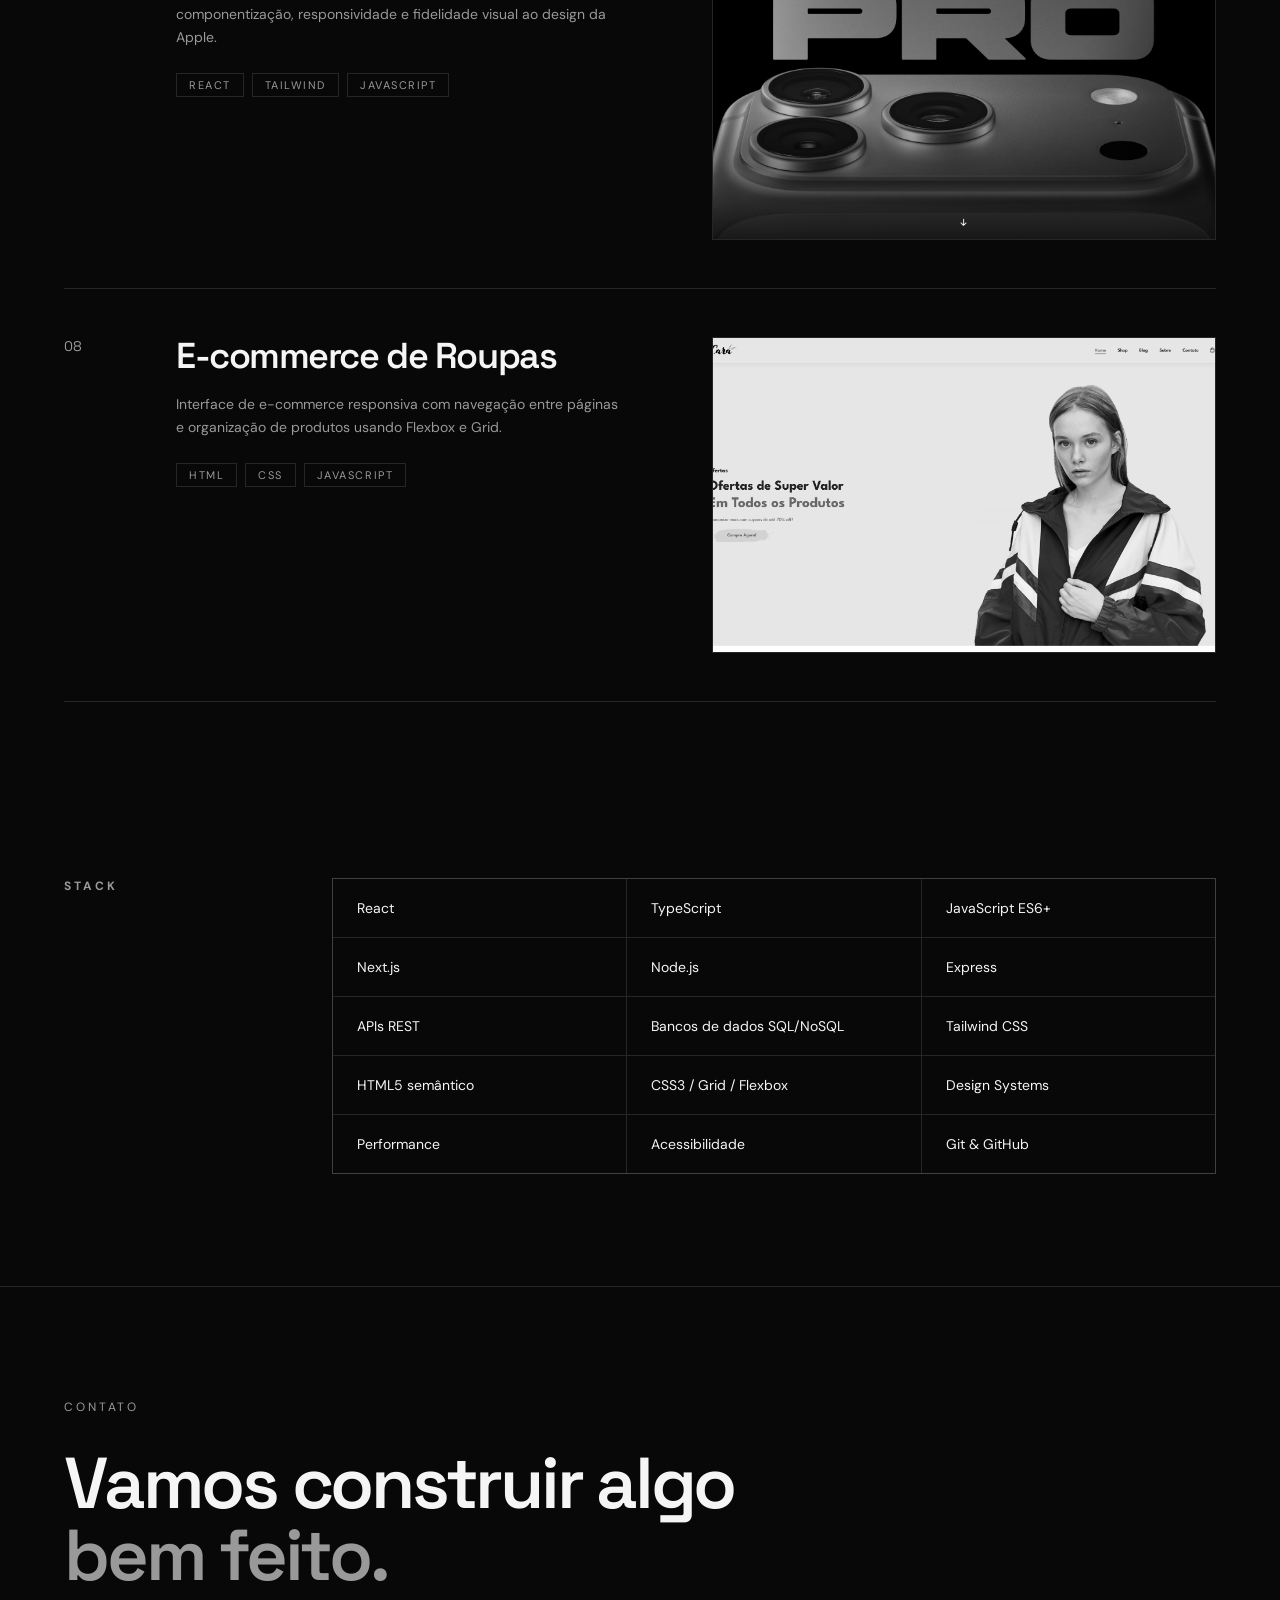
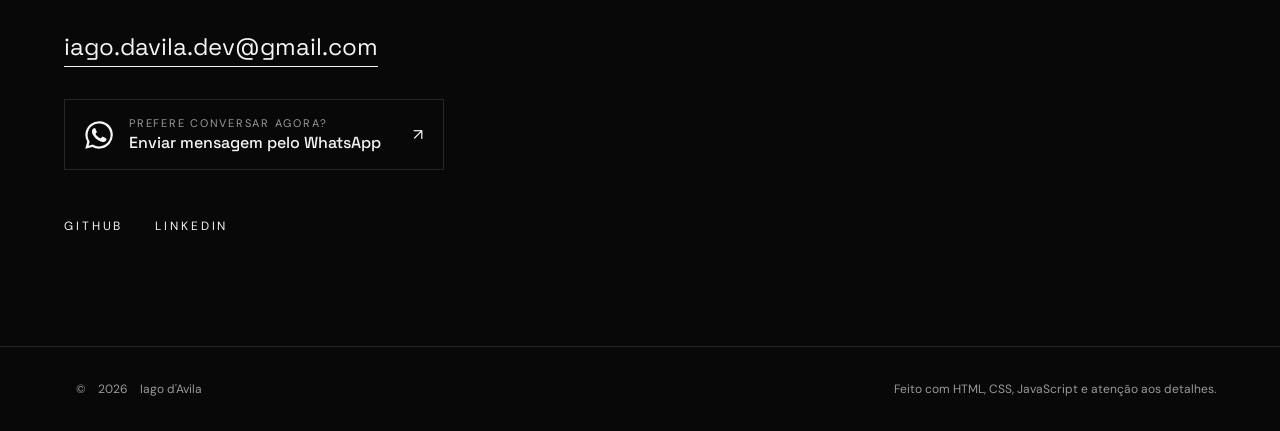
==== commit 1c65c52a: "feat: reposiciona portfolio para Full-Stack e adiciona projeto Austen - Troca "front-end" por "Full-" ====
--- a/index.html
+++ b/index.html
@@ -5,16 +5,16 @@
     <meta name="viewport" content="width=device-width, initial-scale=1.0" />
     <meta
       name="description"
-      content="Desenvolvedor front-end com foco em React, TypeScript e interfaces pixel perfect. Veja projetos, stack e formas de contato."
+      content="Desenvolvedor Full-Stack com foco em React, Node.js e TypeScript, do layout responsivo à API. Veja projetos, stack e formas de contato."
     />
     <meta name="author" content="Iago d'Avila" />
     <meta
       property="og:title"
-      content="Iago d'Avila — Desenvolvedor Front-end React"
+      content="Iago d'Avila — Desenvolvedor Full-Stack"
     />
     <meta
       property="og:description"
-      content="Portfólio minimalista com projetos em React, Next.js e JavaScript: interfaces rápidas, responsivas e bem construídas."
+      content="Portfólio minimalista com projetos em React, Next.js e Node.js: interfaces rápidas, APIs bem construídas e código organizado."
     />
     <meta property="og:type" content="website" />
     <meta
@@ -34,7 +34,7 @@
     <meta property="og:image:height" content="910" />
     <meta
       property="og:image:alt"
-      content="Portfólio de Iago d'Avila, desenvolvedor front-end"
+      content="Portfólio de Iago d'Avila, desenvolvedor Full-Stack"
     />
     <meta name="twitter:card" content="summary_large_image" />
     <meta
@@ -43,7 +43,7 @@
     />
     <meta
       name="twitter:image:alt"
-      content="Portfólio de Iago d'Avila, desenvolvedor front-end"
+      content="Portfólio de Iago d'Avila, desenvolvedor Full-Stack"
     />
     <link
       rel="canonical"
@@ -61,7 +61,7 @@
       rel="stylesheet"
     />
     <link rel="stylesheet" href="styles.css" />
-    <title>Iago d'Avila — Desenvolvedor Front-end React</title>
+    <title>Iago d'Avila — Desenvolvedor Full-Stack</title>
   </head>
 
   <body>
@@ -126,7 +126,7 @@
 
     <main id="conteudo">
       <section class="hero container" id="topo">
-        <p class="eyebrow reveal">Front-end Developer · React · TypeScript</p>
+        <p class="eyebrow reveal">Full-Stack Developer · React · Node.js · TypeScript</p>
         <h1 class="reveal">
           Interfaces<br />
           <span>precisas.</span>
@@ -134,9 +134,9 @@
 
         <div class="hero-bottom">
           <p>
-            Construo produtos web com foco em fidelidade visual, performance e
-            código organizado. Dois anos transformando design em interface — do
-            layout responsivo ao consumo de API.
+            Construo produtos web de ponta a ponta, com foco em fidelidade
+            visual, performance e código organizado — do layout responsivo à
+            API que alimenta a interface.
           </p>
 
           <div class="hero-actions">
@@ -163,10 +163,13 @@
             <span>TypeScript <b>/</b></span>
             <span>JavaScript ES6+ <b>/</b></span>
             <span>Next.js <b>/</b></span>
+            <span>Node.js <b>/</b></span>
+            <span>Express <b>/</b></span>
             <span>Tailwind CSS <b>/</b></span>
             <span>HTML5 semântico <b>/</b></span>
             <span>CSS3 / Grid / Flexbox <b>/</b></span>
             <span>APIs REST <b>/</b></span>
+            <span>Bancos de dados SQL/NoSQL <b>/</b></span>
             <span>Design Systems <b>/</b></span>
             <span>Performance <b>/</b></span>
             <span>Acessibilidade <b>/</b></span>
@@ -177,10 +180,13 @@
             <span>TypeScript <b>/</b></span>
             <span>JavaScript ES6+ <b>/</b></span>
             <span>Next.js <b>/</b></span>
+            <span>Node.js <b>/</b></span>
+            <span>Express <b>/</b></span>
             <span>Tailwind CSS <b>/</b></span>
             <span>HTML5 semântico <b>/</b></span>
             <span>CSS3 / Grid / Flexbox <b>/</b></span>
             <span>APIs REST <b>/</b></span>
+            <span>Bancos de dados SQL/NoSQL <b>/</b></span>
             <span>Design Systems <b>/</b></span>
             <span>Performance <b>/</b></span>
             <span>Acessibilidade <b>/</b></span>
@@ -197,29 +203,30 @@
             <figure class="about-photo reveal-on-scroll">
               <img
                 src="Perfil_Novo.png"
-                alt="Retrato de Iago d'Avila, desenvolvedor front-end"
+                alt="Retrato de Iago d'Avila, desenvolvedor Full-Stack"
                 loading="lazy"
               />
             </figure>
 
             <div class="about-copy reveal-on-scroll">
               <p>
-                Sou desenvolvedor front-end com foco em React e JavaScript
-                (ES6+), com experiência prática em projetos freelancer.
-                Especializado em transformar designs em interfaces funcionais
-                mantendo alta fidelidade visual, performance e organização de
-                código.
+                Sou desenvolvedor Full-Stack com foco em React e Node.js
+                (JavaScript ES6+), com experiência prática em projetos
+                freelancer. Especializado em levar o produto do design à API:
+                interfaces funcionais com alta fidelidade visual e um back-end
+                organizado por trás.
               </p>
               <p>
                 Domino layouts responsivos com HTML5 semântico e CSS3 (Flexbox e
-                Grid), componentes reutilizáveis, consumo de APIs REST e
-                gerenciamento de estado em React. Mais do que implementar telas,
+                Grid), componentes reutilizáveis e gerenciamento de estado em
+                React, além da construção de APIs REST com Node.js e Express e
+                integração com bancos de dados. Mais do que implementar telas,
                 entrego soluções rápidas, consistentes e com boa experiência
                 para o usuário.
               </p>
               <p>
                 Atualmente busco minha primeira oportunidade como
-                desenvolvedor front-end júnior, com disponibilidade imediata
+                desenvolvedor Full-Stack júnior, com disponibilidade imediata
                 para atuação remota ou presencial.
               </p>
             </div>
@@ -237,7 +244,7 @@
           </div>
           <div>
             <dt>Foco atual</dt>
-            <dd>React / TS</dd>
+            <dd>React / Node</dd>
           </div>
         </dl>
       </section>
@@ -486,11 +493,93 @@
 
           <li class="project reveal-on-scroll">
             <a
+              href="https://austen-cervejaria.vercel.app/"
+              target="_blank"
+              rel="noopener noreferrer"
+            >
+              <span class="project-number">04</span>
+              <div class="project-copy">
+                <h3>Austen Cervejaria <span aria-hidden="true">↗</span></h3>
+                <p>
+                  Redesign completo do site institucional de uma cervejaria
+                  artesanal de Vespasiano (MG): experiência narrativa por
+                  "capítulos", animações coordenadas de scroll e layout
+                  totalmente responsivo.
+                </p>
+                <ul class="tags" aria-label="Tecnologias">
+                  <li>React</li>
+                  <li>Vite</li>
+                  <li>Tailwind</li>
+                  <li>GSAP</li>
+                </ul>
+              </div>
+              <figure class="project-image">
+                <img
+                  src="img/Austen.jpg"
+                  alt="Captura de tela do redesign do site da Austen Cervejaria"
+                  loading="lazy"
+                />
+              </figure>
+            </a>
+
+            <details class="case-study">
+              <summary>
+                <span>Case study completo</span>
+                <span class="case-study-icon" aria-hidden="true"></span>
+              </summary>
+              <div class="case-study-body">
+                <div>
+                  <h4>Problema</h4>
+                  <p>
+                    O site atual da Austen Cervejaria (cervejaria real de
+                    Vespasiano, MG) é antigo, quebra em dispositivos móveis e
+                    não reflete a qualidade do produto. Como a maior parte do
+                    público chega pelo celular, a primeira impressão da marca
+                    online fica bem abaixo do que ela entrega na garrafa.
+                  </p>
+                </div>
+                <div>
+                  <h4>Decisão técnica</h4>
+                  <p>
+                    Montei um protótipo como proposta fria, não solicitada,
+                    para mostrar na prática o que uma modernização traria.
+                    Escolhi React 19 + Vite pela velocidade de build e DX,
+                    Tailwind CSS para reconstruir o design system da marca, e
+                    uma stack de animação (GSAP + ScrollTrigger + Lenis + Split
+                    Type) que reproduz o acabamento de sites premium feitos em
+                    Framer/Webflow. O conteúdo das cervejas ficou centralizado
+                    num único arquivo de dados (beers.js), separado dos
+                    componentes, para facilitar manutenção.
+                  </p>
+                </div>
+                <div>
+                  <h4>Resultado</h4>
+                  <p>
+                    Uma experiência editorial em que cada rótulo é um
+                    "capítulo", com scroll fluido, transições refinadas e
+                    responsividade real corrigindo as falhas do site original.
+                    O comparativo antes/depois mostra o salto de qualidade
+                    visual e de experiência.
+                  </p>
+                </div>
+                <figure class="case-study-media">
+                  <img
+                    src="img/Austen_antes_depois.gif"
+                    alt="Comparativo animado entre o site antigo e o redesign da Austen Cervejaria"
+                    loading="lazy"
+                  />
+                </figure>
+              </div>
+            </details>
+          </li>
+
+          <li class="project reveal-on-scroll">
+            <a
               href="https://we-pet.vercel.app/"
               target="_blank"
               rel="noopener noreferrer"
             >
-              <span class="project-number">04</span>
+              <span class="project-number">05</span>
               <div class="project-copy">
                 <h3>WePet <span aria-hidden="true">↗</span></h3>
                 <p>
@@ -521,7 +610,7 @@
               target="_blank"
               rel="noopener noreferrer"
             >
-              <span class="project-number">05</span>
+              <span class="project-number">06</span>
               <div class="project-copy">
                 <h3>Jardinar <span aria-hidden="true">↗</span></h3>
                 <p>
@@ -550,7 +639,7 @@
               target="_blank"
               rel="noopener noreferrer"
             >
-              <span class="project-number">06</span>
+              <span class="project-number">07</span>
               <div class="project-copy">
                 <h3>iPhone 17 Landing Page <span aria-hidden="true">↗</span></h3>
                 <p>
@@ -580,7 +669,7 @@
               target="_blank"
               rel="noopener noreferrer"
             >
-              <span class="project-number">07</span>
+              <span class="project-number">08</span>
               <div class="project-copy">
                 <h3>E-commerce de Roupas <span aria-hidden="true">↗</span></h3>
                 <p>
@@ -602,35 +691,6 @@
               </figure>
             </a>
           </li>
-
-          <li class="project reveal-on-scroll">
-            <a
-              href="https://iagodavila.github.io/devstore-slider/"
-              target="_blank"
-              rel="noopener noreferrer"
-            >
-              <span class="project-number">08</span>
-              <div class="project-copy">
-                <h3>DevStore Slider <span aria-hidden="true">↗</span></h3>
-                <p>
-                  Componente de slider interativo para destacar produtos e
-                  banners, com controle de navegação em JavaScript puro.
-                </p>
-                <ul class="tags" aria-label="Tecnologias">
-                  <li>HTML</li>
-                  <li>CSS</li>
-                  <li>JavaScript</li>
-                </ul>
-              </div>
-              <figure class="project-image">
-                <img
-                  src="img/DevStore.png"
-                  alt="Captura de tela do projeto DevStore Slider"
-                  loading="lazy"
-                />
-              </figure>
-            </a>
-          </li>
         </ol>
       </section>
 
@@ -642,10 +702,13 @@
             <li>TypeScript</li>
             <li>JavaScript ES6+</li>
             <li>Next.js</li>
+            <li>Node.js</li>
+            <li>Express</li>
+            <li>APIs REST</li>
+            <li>Bancos de dados SQL/NoSQL</li>
             <li>Tailwind CSS</li>
             <li>HTML5 semântico</li>
             <li>CSS3 / Grid / Flexbox</li>
-            <li>APIs REST</li>
             <li>Design Systems</li>
             <li>Performance</li>
             <li>Acessibilidade</li>
--- a/styles.css
+++ b/styles.css
@@ -582,6 +582,19 @@
   color: var(--muted);
   font-size: 0.875rem;
   line-height: 1.7;
+}
+
+.case-study-media {
+  grid-column: 1 / -1;
+  margin-top: 0.5rem;
+  border: 1px solid var(--border);
+  overflow: hidden;
+}
+
+.case-study-media img {
+  display: block;
+  width: 100%;
+  height: auto;
 }
 
 .stack-list {
